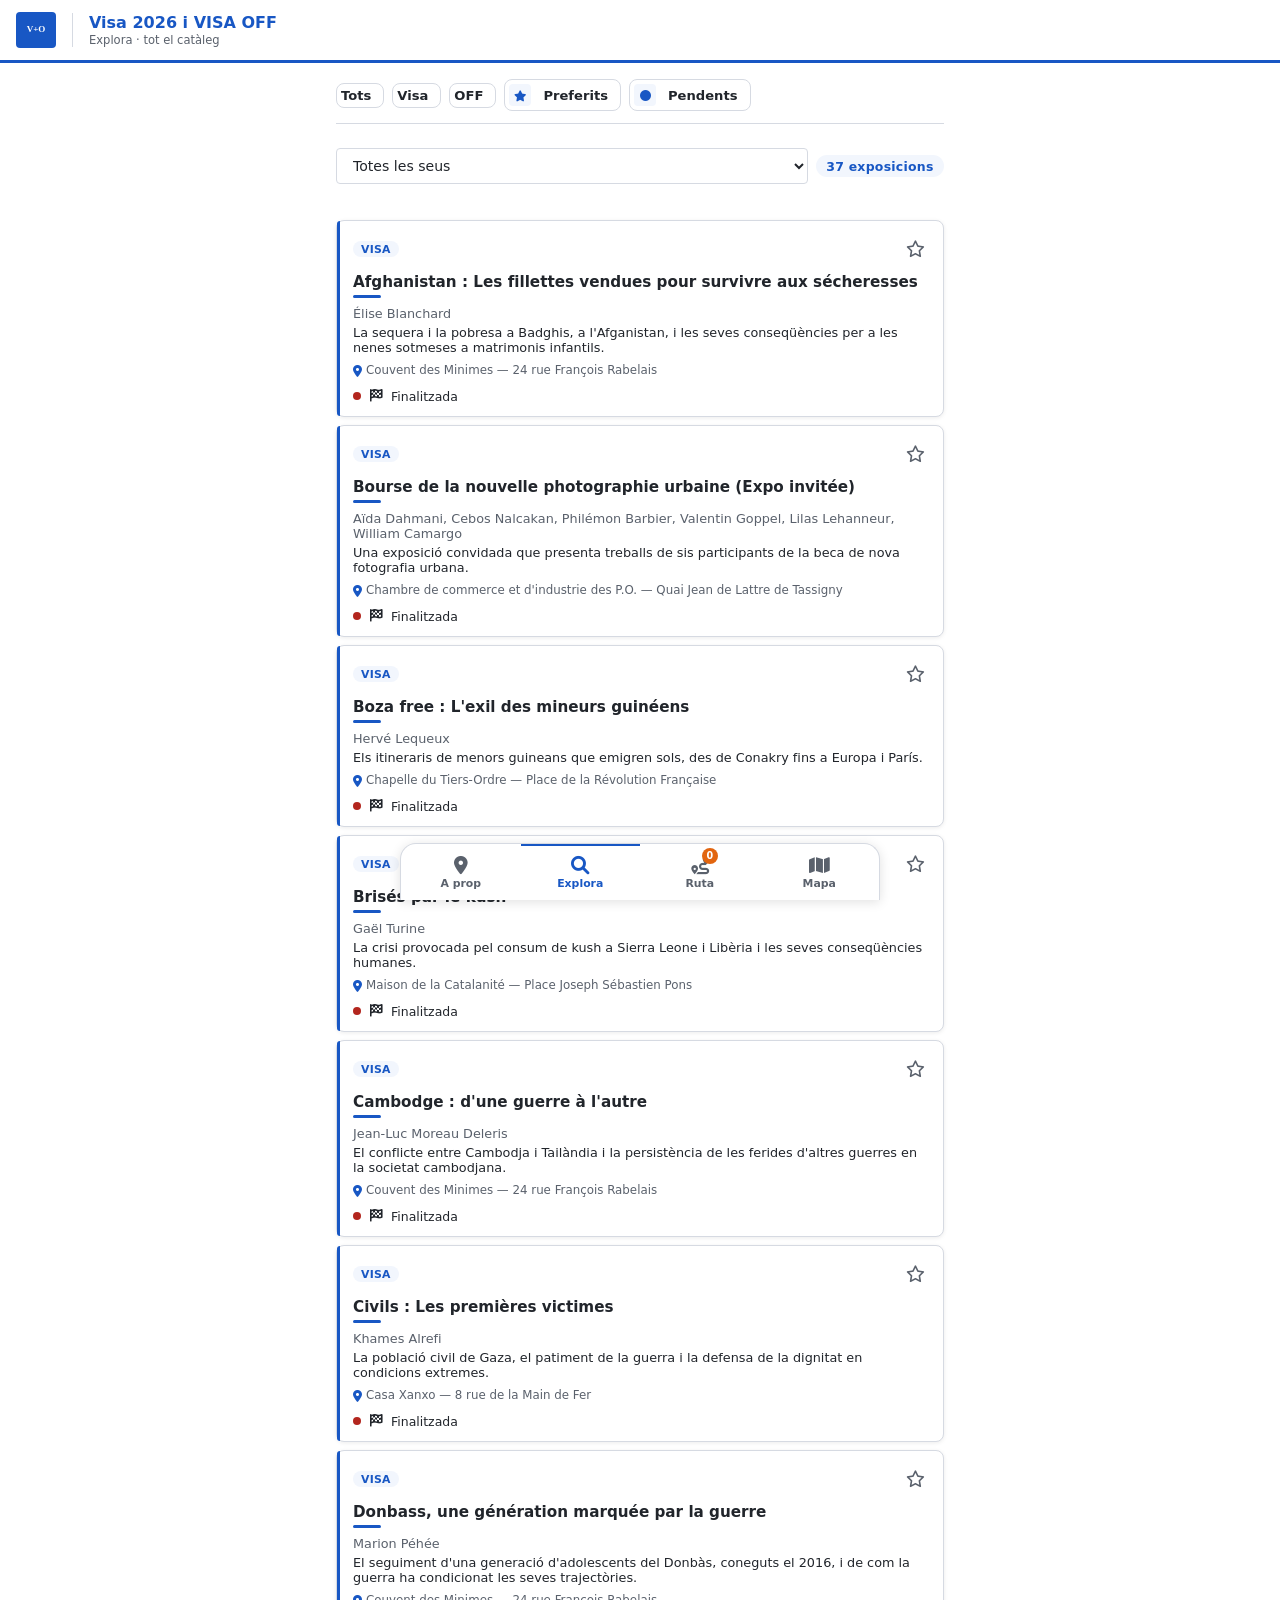
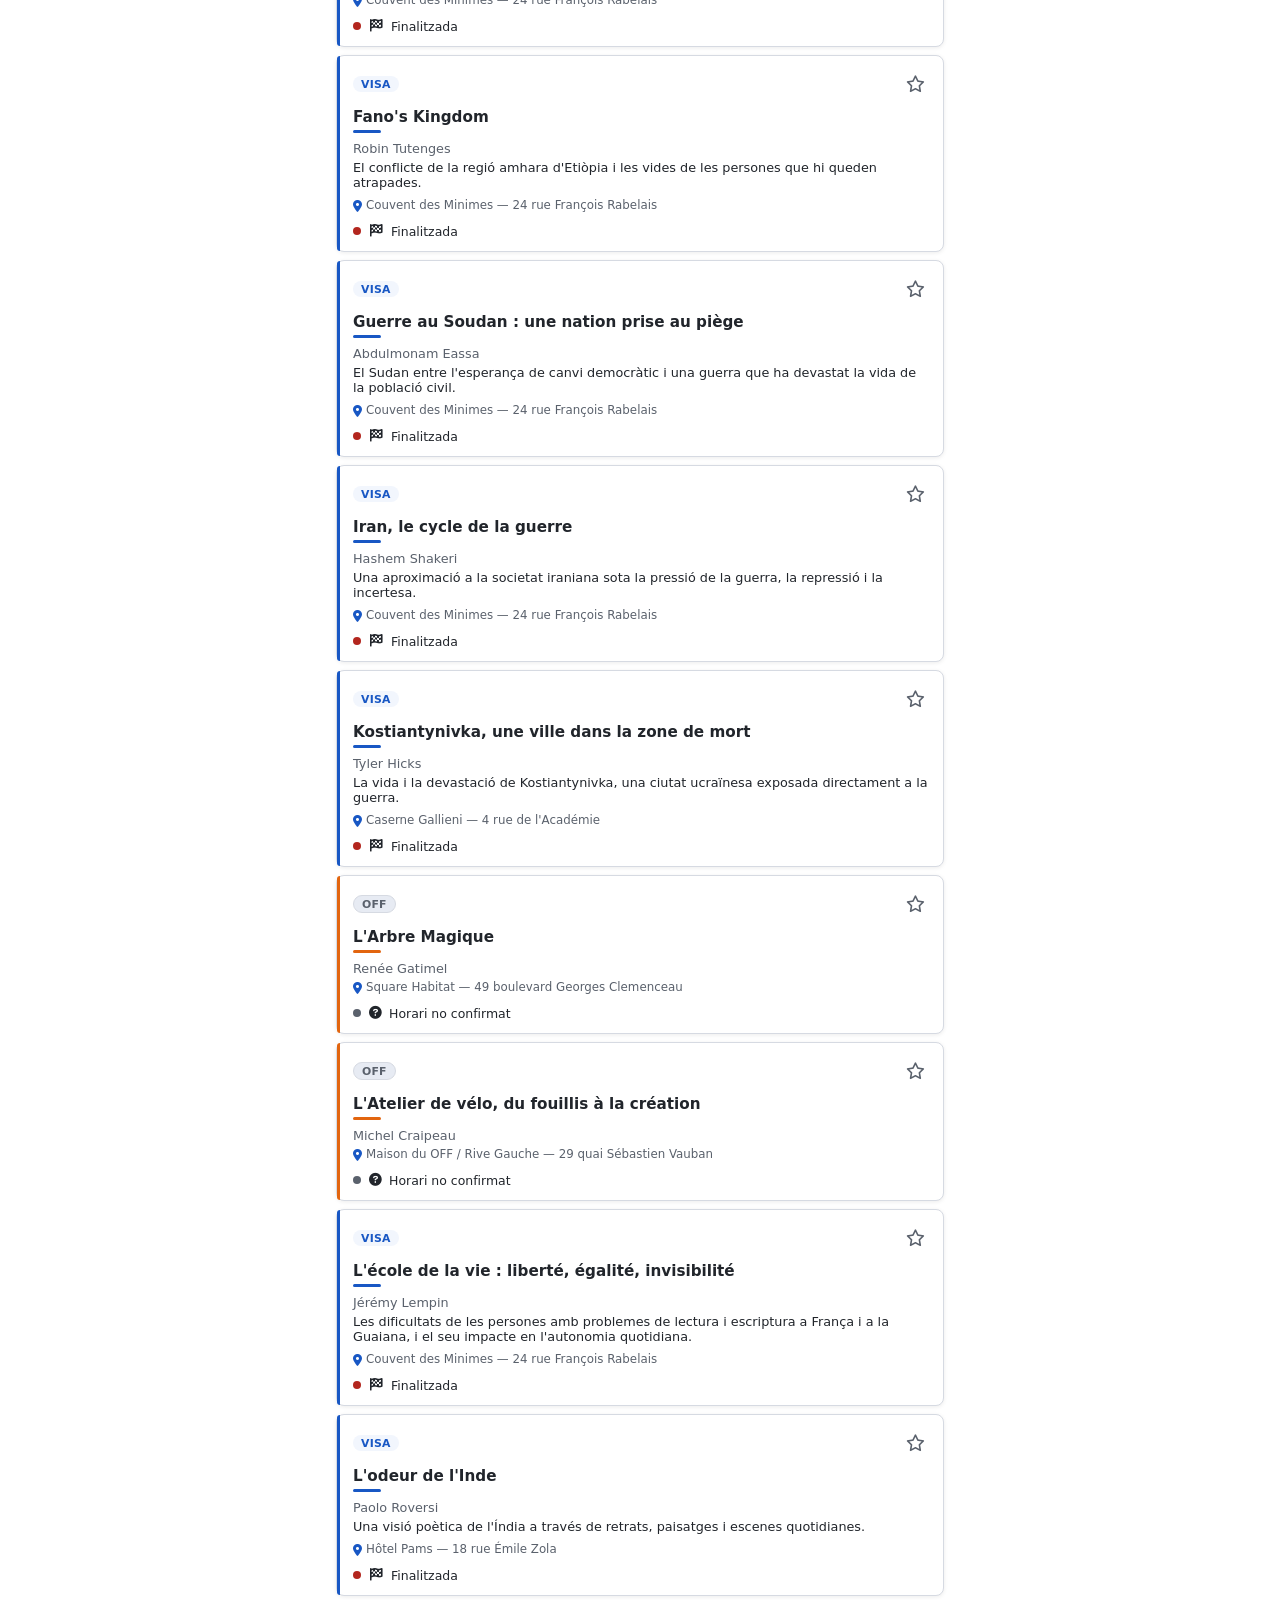
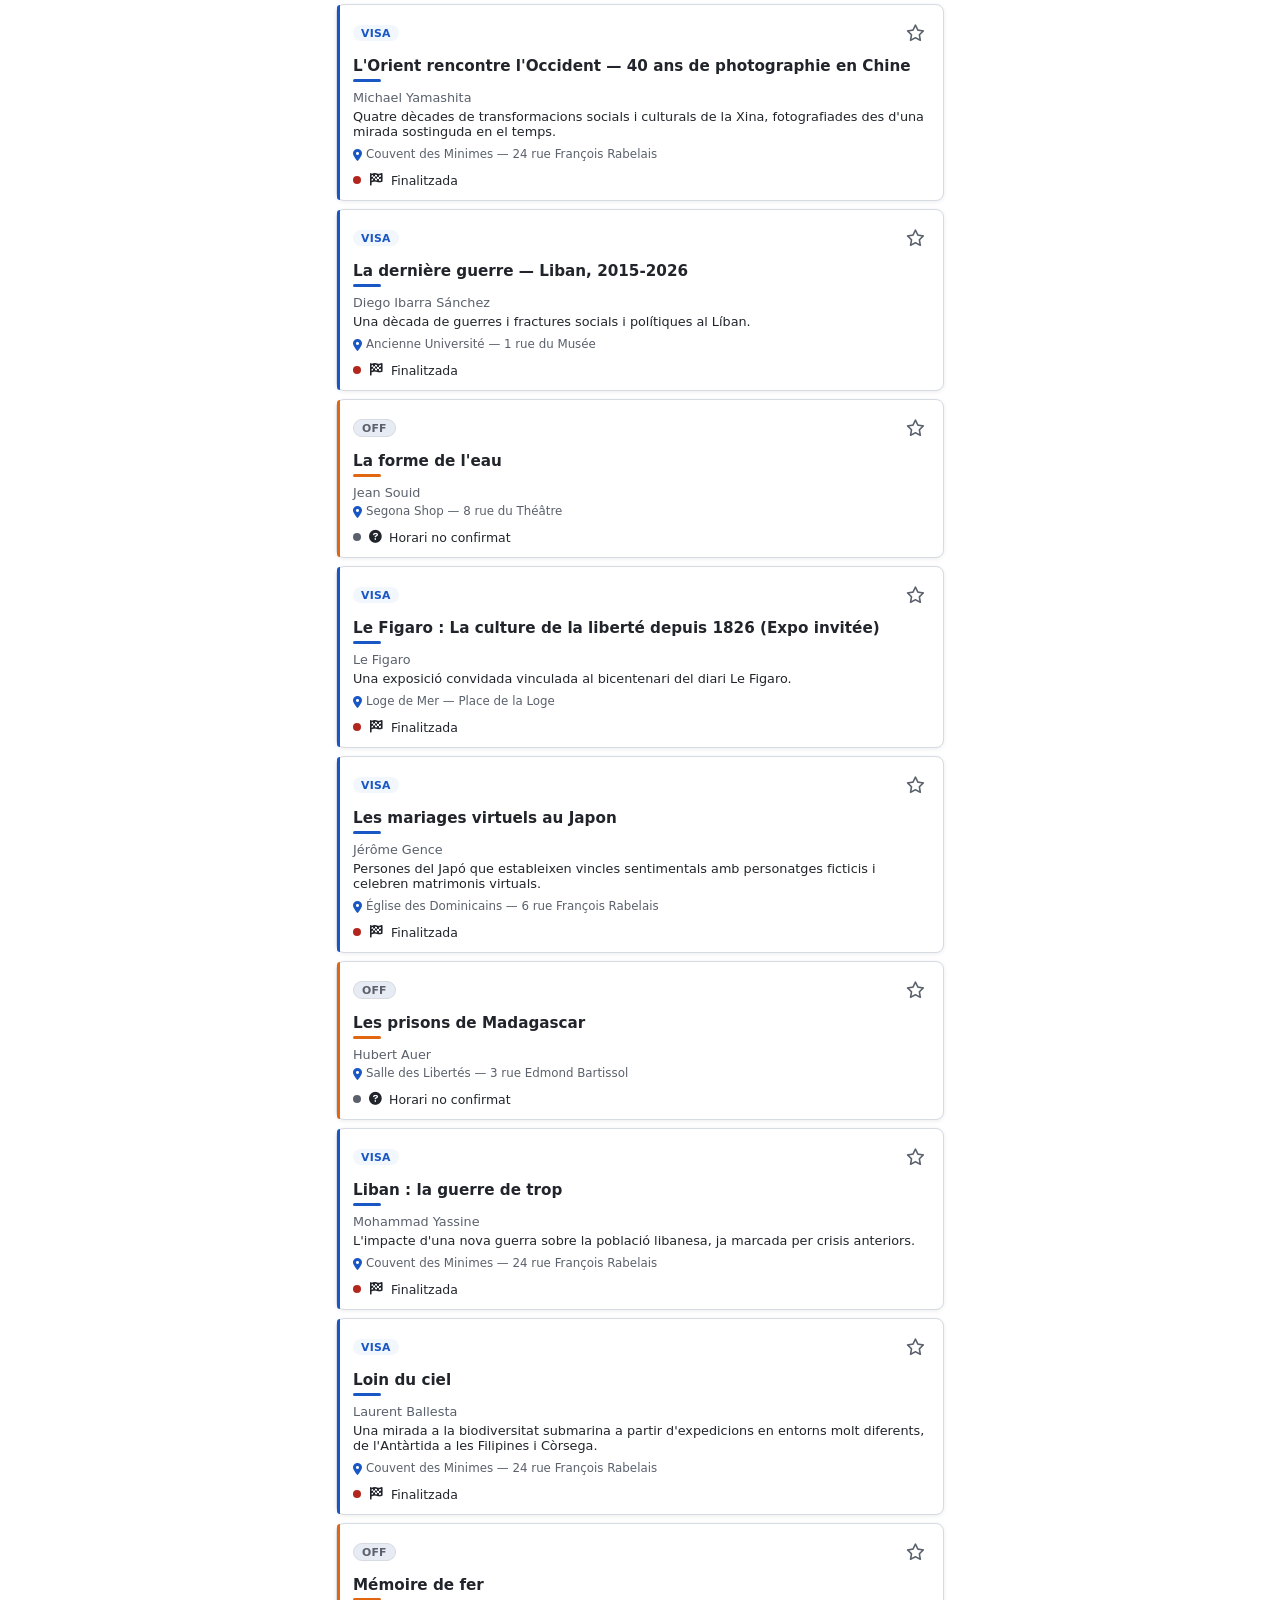
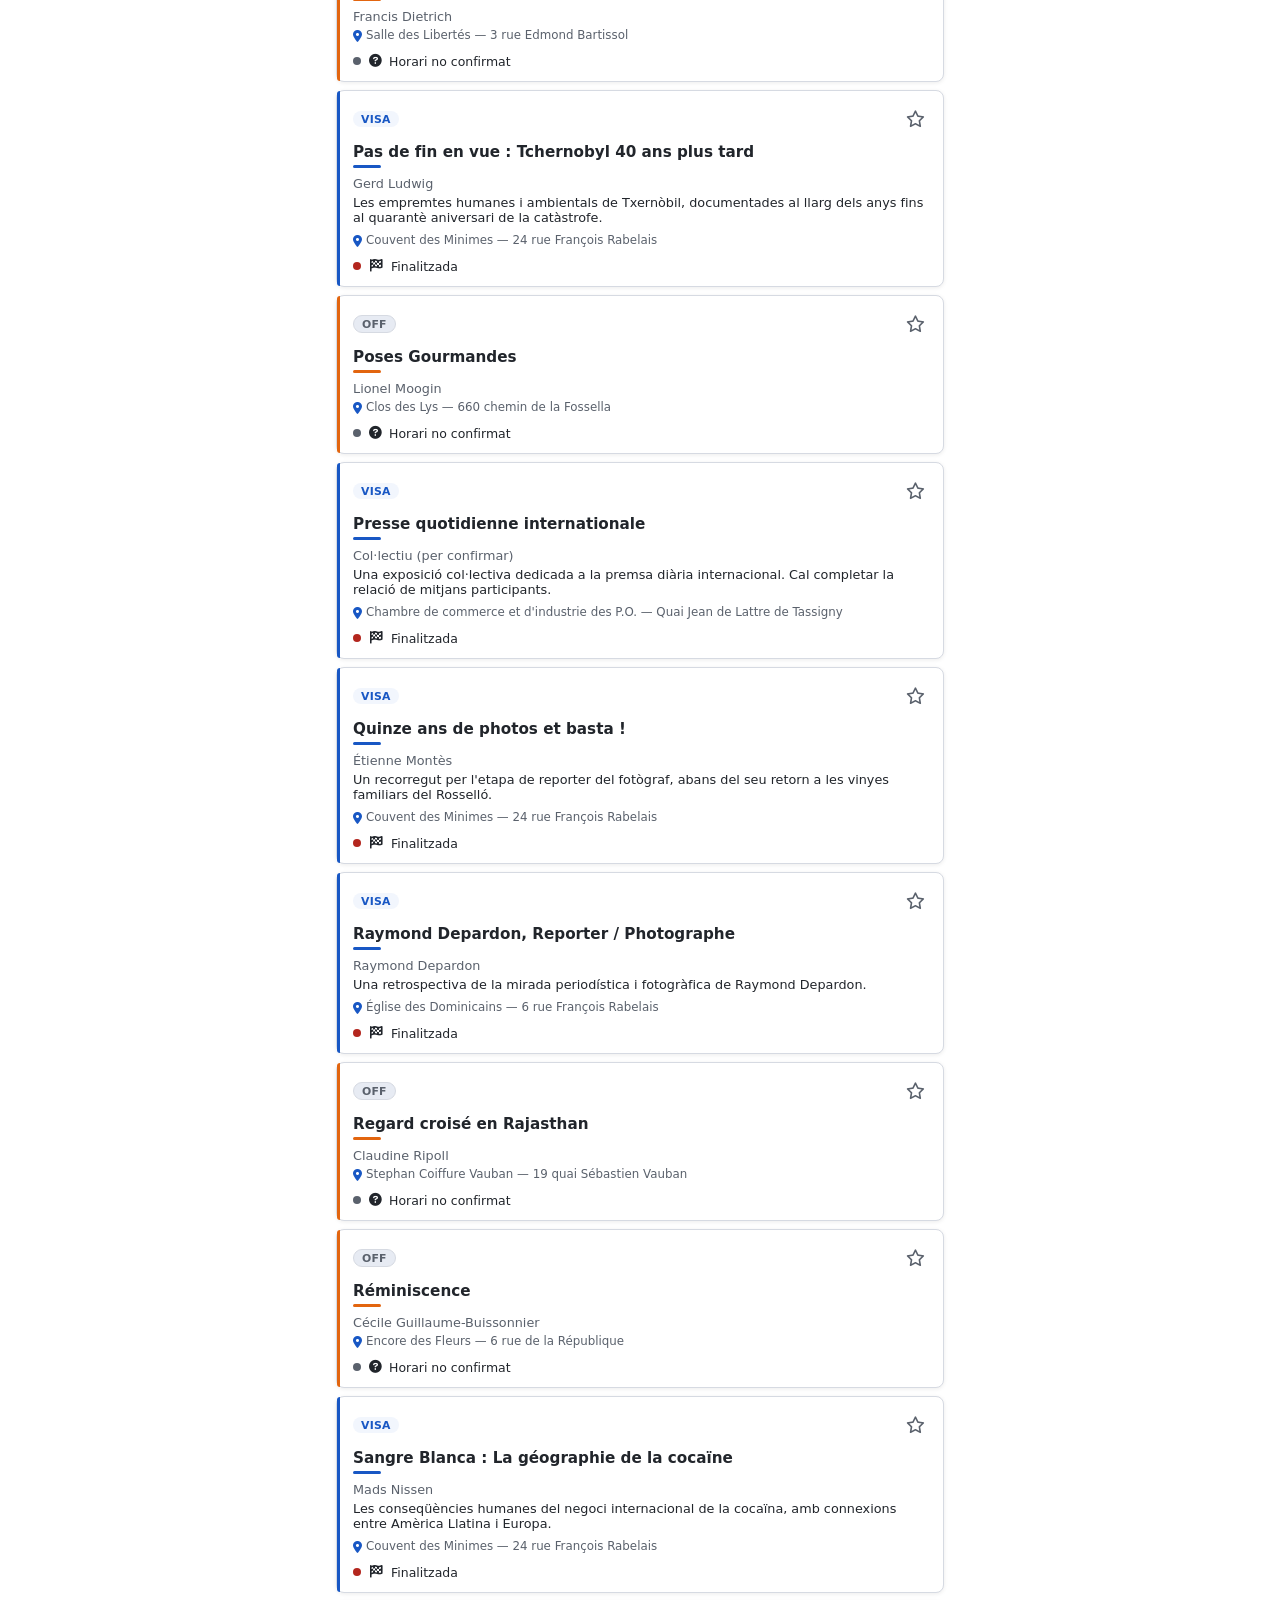
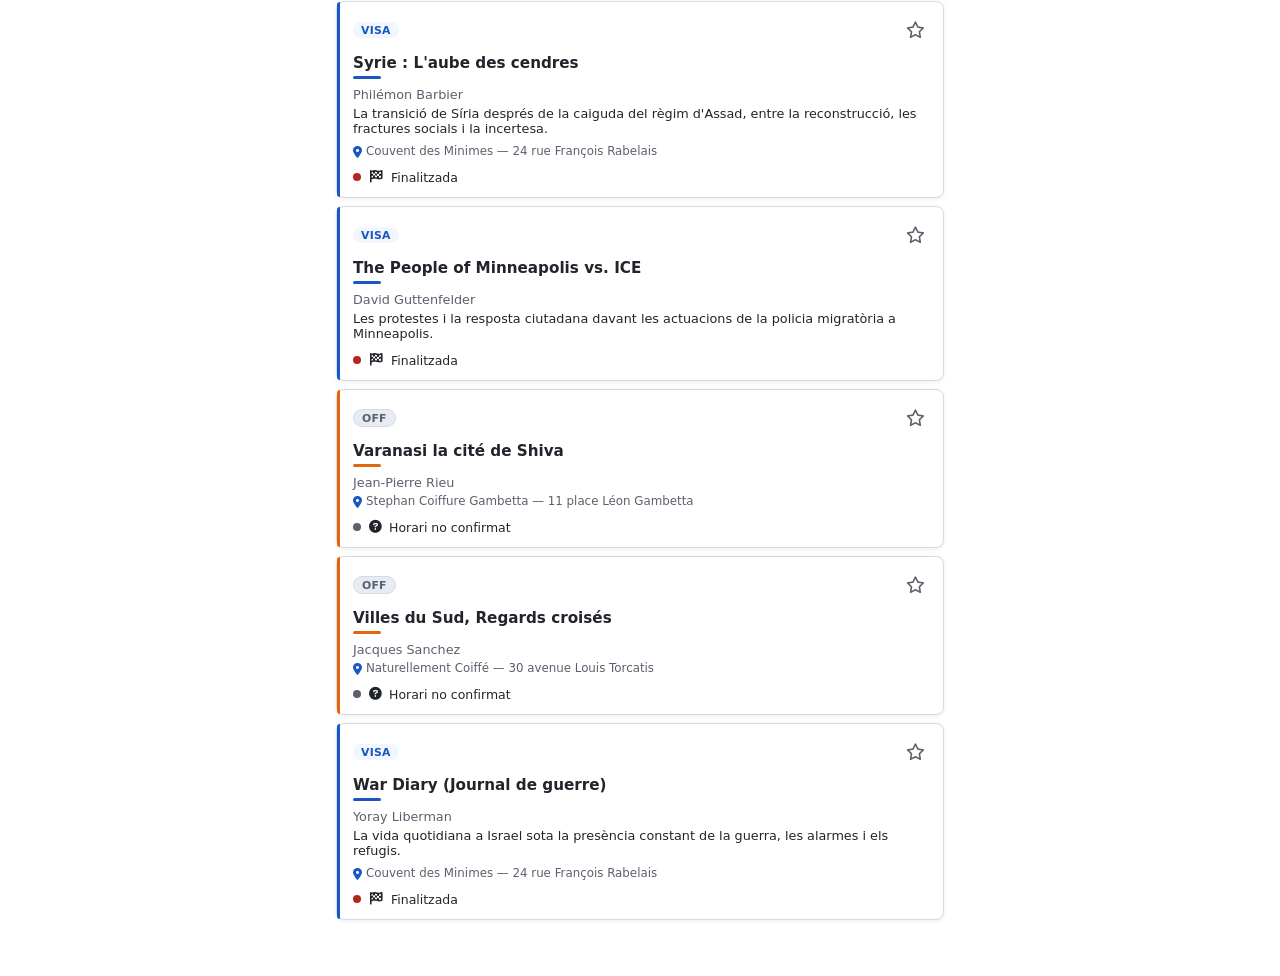
==== explora.html @ 982e5dd5 "Primera versió: Visa+OFF Perpinyà (guia mòbil, productionReady: false) Guia mòbil independent (no of" ====
<!doctype html>
<html lang="ca" data-ds-skin="neutra">
<head>
  <meta charset="utf-8">
  <meta name="viewport" content="width=device-width, initial-scale=1, viewport-fit=cover">
  <title>Explora · Visa+OFF Perpinyà</title>
  <meta name="description" content="Cerca i filtra totes les exposicions de Visa pour l'Image i l'OFF a Perpinyà.">
  <link rel="manifest" href="manifest.json">
  <meta name="theme-color" content="#1857c4">
  <link rel="icon" href="assets/icons/icon.svg" type="image/svg+xml">
  <link rel="stylesheet" href="assets/fontawesome/css/all.min.css">
  <link rel="stylesheet" href="assets/css/tokens.css">
  <link rel="stylesheet" href="assets/css/skins/skin-neutra.css">
  <link rel="stylesheet" href="assets/css/base.css">
  <link rel="stylesheet" href="assets/css/layout.css">
  <link rel="stylesheet" href="assets/css/components/card.css">
  <link rel="stylesheet" href="assets/css/components/badge.css">
  <link rel="stylesheet" href="assets/css/components/status.css">
  <link rel="stylesheet" href="assets/css/components/button.css">
  <link rel="stylesheet" href="assets/css/components/input.css">
  <link rel="stylesheet" href="assets/css/components/empty.css">
  <link rel="stylesheet" href="assets/css/components/modal.css">
  <link rel="stylesheet" href="assets/css/components/tabbar.css">
  <link rel="stylesheet" href="assets/css/components/typography.css">
  <link rel="stylesheet" href="assets/css/app.css">
  <script src="assets/css/router.js"></script>
  <script src="assets/css/components/modal.js"></script>
  <script src="assets/css/components/tabbar.js"></script>
  <script src="js/config.js"></script>
</head>
<body>
  <a class="ds-skip-link" href="#main-content">Salta al contingut principal</a>

  <header class="voff-header-wrap">
    <div class="ds-site-header">
      <div class="ds-site-header__logo-wrap">
        <img class="ds-site-header__logo" src="assets/icons/icon.svg" alt="" aria-hidden="true">
      </div>
      <div class="ds-site-header__text">
        <p class="ds-site-header__title">Visa 2026 i VISA OFF</p>
        <p class="ds-site-header__subtitle">Explora &middot; tot el catàleg</p>
      </div>
    </div>
  </header>

  <main id="main-content" class="ds-main" tabindex="-1">
    <div class="voff-filters" role="group" aria-label="Filtres" style="padding:0 0 var(--ds-space-3);">
      <button class="ds-button ds-button--sm" data-circuit-filter="tots" type="button">Tots</button>
      <button class="ds-button ds-button--sm ds-button--ghost" data-circuit-filter="VISA" type="button">Visa</button>
      <button class="ds-button ds-button--sm ds-button--ghost" data-circuit-filter="OFF" type="button">OFF</button>
      <button class="ds-button ds-button--sm ds-button--ghost" id="btn-filter-preferits" type="button">
        <i class="fa-solid fa-star" aria-hidden="true"></i> Preferits
      </button>
      <button class="ds-button ds-button--sm ds-button--ghost" id="btn-filter-pendents" type="button">
        <i class="fa-solid fa-circle" aria-hidden="true"></i> Pendents
      </button>
    </div>

    <div class="voff-explora-toolbar">
      <div class="voff-explora-toolbar__venue">
        <label class="voff-sr-only" for="voff-filter-venue">Filtra per seu</label>
        <select class="ds-input" id="voff-filter-venue">
          <option value="">Totes les seus</option>
        </select>
      </div>
      <span class="ds-badge ds-badge--primary voff-results-pill" id="voff-results-count">0</span>
    </div>

    <div id="voff-explora-list" aria-live="polite" style="display:flex; flex-direction:column; gap: var(--ds-space-2);"></div>
  </main>

  <nav class="ds-tabbar" aria-label="Navegació principal">
    <a class="ds-tabbar__item" data-tab="index" href="index.html"><i class="fa-solid fa-location-dot" aria-hidden="true"></i><span>A prop</span></a>
    <a class="ds-tabbar__item" data-tab="explora" href="explora.html"><i class="fa-solid fa-magnifying-glass" aria-hidden="true"></i><span>Explora</span></a>
    <a class="ds-tabbar__item" data-tab="ruta" href="ruta.html"><i class="fa-solid fa-route" aria-hidden="true"></i><span>Ruta<span class="ds-tabbar__badge" id="voff-route-badge" hidden>0</span></span></a>
    <a class="ds-tabbar__item" data-tab="mapa" href="mapa.html"><i class="fa-solid fa-map" aria-hidden="true"></i><span>Mapa</span></a>
  </nav>

  <dialog class="ds-modal ds-modal--fit" id="dlg-fitxa" aria-labelledby="dlg-fitxa-title">
    <div class="ds-modal__header">
      <p class="ds-modal__title" id="dlg-fitxa-title">Fitxa d'exposició</p>
      <button class="ds-icon-button" data-ds-modal-close aria-label="Tanca"><i class="fa-solid fa-xmark" aria-hidden="true"></i></button>
    </div>
    <div class="ds-modal__body" id="dlg-fitxa-body"></div>
  </dialog>

  <script src="js/explora.js"></script>
</body>
</html>
---- assets/css/tokens.css ----
/* ============================================================
   design-system / tokens.css
   Tokens estructurals compartits (espaiat, radi, ombra, tipografia
   de reserva, transició). NO conté color — el color el defineix
   cada skin (veure skins/), perquè és el que canvia d'identitat
   visual entre apps. Carregar SEMPRE abans d'una skin.
   ============================================================ */

:root {
  /* Escala d'espaiat — substitueix les mesures ad-hoc trobades a
     cada app (px/em barrejats a mapaActes, rem inconsistent a la
     resta). Un sol nom per pas, en rem. */
  --ds-space-1: 0.25rem;
  --ds-space-2: 0.5rem;
  --ds-space-3: 0.75rem;
  --ds-space-4: 1rem;
  --ds-space-5: 1.25rem;
  --ds-space-6: 1.5rem;
  --ds-space-8: 2rem;
  --ds-space-10: 2.5rem;
  --ds-space-12: 3rem;

  /* Escala de radi — basada en justificacioGeneralitat/www (la més
     completa trobada a l'inventari), amb --ds-radius-pill afegit
     per a badges en forma de píndola. */
  --ds-radius-sm: 4px;
  --ds-radius: 8px;
  --ds-radius-lg: 16px;
  --ds-radius-pill: 999px;

  /* Ombres */
  --ds-shadow-sm: 0 1px 4px rgba(0, 0, 0, 0.08);
  --ds-shadow: 0 2px 12px rgba(0, 0, 0, 0.12);
  --ds-shadow-lg: 0 8px 32px rgba(0, 0, 0, 0.16);

  /* Transicions */
  --ds-transition: 180ms ease;

  /* Duotone (Font Awesome Pro) — opacitat de la capa secundària. FA usa 0.4
     per defecte; 0.38 lliga una mica millor amb les capses d'icona. La skin
     fosca la puja (veure skins/skin-contrast.css). Única variable de runtime
     de FA que el design-system fixa; no afecta fa-solid/fa-regular. */
  --fa-secondary-opacity: 0.38;

  /* Tipografia — valor de reserva neutre; cada skin el pot
     sobreescriure (p. ex. skin-ajuntament usa 'Assistant'). */
  --ds-font: system-ui, -apple-system, BlinkMacSystemFont, 'Segoe UI', sans-serif;
  --ds-font-mono: ui-monospace, 'Cascadia Code', 'Consolas', 'SFMono-Regular', 'Menlo', monospace;

  /* Amplada màxima de contingut, per a l'esquelet de pàgina
     (layout.css) — mateix valor que fa servir s360_eix1_seu. */
  --ds-content-max-width: 860px;
}
---- assets/css/skins/skin-neutra.css ----
/* ============================================================
   design-system / skins / skin-neutra.css
   Skin per defecte per a eines personals (ControlDePresencia,
   _panell): blaus/grisos neutres, font de sistema, amb variant
   fosca (basat en el dark mode ja existent a _panell/style.css,
   l'única app amb aquesta implementació).

   Cada regla va sota :root[data-ds-skin="neutra"] perquè
   skin.js pugui alternar skins en calent sense recarregar la
   pàgina (només cal tenir totes les skins carregades i canviar
   l'atribut data-ds-skin de <html>).
   ============================================================ */

:root[data-ds-skin="neutra"] {
  --ds-font: system-ui, -apple-system, BlinkMacSystemFont, 'Segoe UI', sans-serif;

  --ds-color-bg: #eef0f4;
  --ds-color-surface: #ffffff;
  --ds-color-surface-alt: #e7ebf3;
  --ds-color-text: #21252b;
  --ds-color-muted: #5a616c;
  --ds-color-border: #d6dae2;

  --ds-color-primary: #1857c4;
  --ds-color-primary-dark: #0d2a5c;
  --ds-color-primary-light: #e3edfc;
  --ds-color-primary-xlight: #f2f6fd;
  --ds-color-ink-on-primary: #ffffff;

  --ds-color-accent: #e2650f;
  --ds-color-accent-bg: #fdeade;

  /* Verd triat perquè coincideix, de manera independent, amb
     _panell (--running) i amb justificacioGeneralitat/www
     (--c-success) — senyal fiable de "verd d'èxit" real. */
  --ds-color-success: #2e7d32;
  --ds-color-success-bg: #e8f5e9;

  --ds-color-warning: #b64f0a;
  --ds-color-warning-bg: #fdeade;

  /* ControlDePresencia feia servir el mateix to per warning i
     danger; aquí es diferencien amb un vermell real (com
     justificacioGeneralitat/www), disponible per si mai cal. */
  --ds-color-danger: #b3261e;
  --ds-color-danger-bg: #fbe9e7;

  --ds-focus-ring: 0 0 0 3px rgba(24, 87, 196, 0.35);
}

@media (prefers-color-scheme: dark) {
  :root[data-ds-skin="neutra"] {
    --ds-color-bg: #16181d;
    --ds-color-surface: #1f2228;
    --ds-color-surface-alt: #262a31;
    --ds-color-text: #eeeeee;
    --ds-color-muted: #999999;
    --ds-color-border: #333333;

    --ds-color-primary-light: #1c2c47;
    --ds-color-primary-xlight: #182335;

    --ds-color-success-bg: #16281a;
    --ds-color-warning-bg: #33220f;
    --ds-color-danger-bg: #331615;

    --ds-focus-ring: 0 0 0 3px rgba(93, 149, 231, 0.45);
  }
}
---- assets/css/base.css ----
/* ============================================================
   design-system / base.css
   Reset mínim + estils d'element natiu. Depèn de tokens.css i
   d'una skin ja carregada (usa variables --ds-color-*).
   ============================================================ */

* {
  box-sizing: border-box;
}

html {
  background: var(--ds-color-bg);
}

body {
  margin: 0;
  font-family: var(--ds-font);
  color: var(--ds-color-text);
  background: var(--ds-color-bg);
  min-height: 100vh;
  display: flex;
  flex-direction: column;
}

a {
  color: inherit;
}

/* Codi. `pre` i `code` en monoespai; un `<code>` inline «pelat» (fora
   d'un `<pre>`) ja queda com una etiqueta amb fons subtil — mateix
   aspecte que .ds-code (components/typography.css). Els blocs multilínia
   fan servir .ds-code-block (components/code.css). */
code,
kbd,
samp,
pre {
  font-family: var(--ds-font-mono);
}

:not(pre) > code {
  font-size: 0.86em;
  padding: 0.12em 0.4em;
  border-radius: var(--ds-radius-sm);
  /* Relatiu al color del text del context: chip gris sobre fons clar,
     chip translúcid clar sobre fons de color (peu, .ds-panel--solid…). */
  background: color-mix(in srgb, currentColor 8%, transparent);
  border: 1px solid color-mix(in srgb, currentColor 18%, transparent);
}

button,
select,
input,
textarea {
  font: inherit;
}

button,
select,
input {
  border-radius: var(--ds-radius-sm);
}

button:focus-visible,
select:focus-visible,
input:focus-visible,
a:focus-visible,
summary:focus-visible {
  outline: none;
  box-shadow: var(--ds-focus-ring);
}

/* Enllaç "Salta al contingut" — patró ja present a
   ControlDePresencia (main.css), generalitzat aquí. */
.ds-skip-link {
  position: absolute;
  left: -9999px;
  top: var(--ds-space-4);
  z-index: 1000;
  background: var(--ds-color-primary);
  color: var(--ds-color-ink-on-primary);
  padding: var(--ds-space-3) var(--ds-space-4);
  border-radius: var(--ds-radius-sm);
}

.ds-skip-link:focus {
  left: var(--ds-space-4);
}
---- assets/css/layout.css ----
/* ============================================================
   design-system / layout.css
   Esquelet de pàgina — modelat sobre s360_eix1_seu/index.html
   (secció 9.1 de l'anàlisi): barra utilitària, capçalera amb
   logotip, breadcrumb, títol de pàgina, contenidor principal i
   peu. No conté components solts (targetes, botons...) — això
   viu a components/.
   ============================================================ */

/* ── Barra utilitària superior ─────────────────────────────── */
.ds-topbar {
  background: var(--ds-color-primary-light);
  font-size: 0.82rem;
  padding: var(--ds-space-2) var(--ds-space-6);
  display: flex;
  justify-content: flex-end;
  gap: var(--ds-space-6);
}

.ds-topbar a {
  color: var(--ds-color-primary-dark);
  text-decoration: none;
  font-weight: 600;
}

.ds-topbar a:hover {
  text-decoration: underline;
}

/* Contingut estàndard de la topbar, farcit per `topbar.js` (selector
   de skin + avatar + botó de sortir). Marcatge: un únic
   <div class="ds-topbar" data-ds-topbar ...></div>. */
.ds-topbar__skin-switcher {
  display: inline-flex;
  gap: var(--ds-space-2);
}

.ds-topbar__skin-btn {
  background: transparent;
  border: 1px solid transparent;
  color: var(--ds-color-primary-dark);
  font: inherit;
  font-weight: 600;
  font-size: 0.82rem;
  padding: var(--ds-space-1) var(--ds-space-2);
  border-radius: var(--ds-radius-sm);
  cursor: pointer;
}

.ds-topbar__skin-btn:hover {
  text-decoration: underline;
}

.ds-topbar__skin-btn.is-active {
  background: var(--ds-color-primary);
  color: var(--ds-color-ink-on-primary);
  text-decoration: none;
}

.ds-topbar__user {
  display: inline-flex;
  align-items: center;
  gap: var(--ds-space-2);
}

/* Botó de sortir: més petit que .ds-icon-button per defecte, perquè
   faci joc amb l'avatar --sm (28px) del seu costat. */
.ds-topbar__logout {
  width: 28px;
  height: 28px;
  font-size: 0.75rem;
}

/* ── Capçalera del lloc ────────────────────────────────────── */
.ds-site-header {
  background: var(--ds-color-surface);
  border-bottom: 3px solid var(--ds-color-primary);
  padding: var(--ds-space-4) var(--ds-space-6);
  display: flex;
  align-items: center;
  gap: var(--ds-space-4);
}

.ds-site-header__logo-wrap {
  display: inline-flex;
  align-items: center;
  justify-content: center;
  background: var(--ds-color-primary);
  border-radius: var(--ds-radius-sm);
  padding: var(--ds-space-2) var(--ds-space-3);
  min-width: 50px;
  min-height: 42px;
  flex-shrink: 0;
}

.ds-site-header__logo {
  height: 26px;
  width: auto;
  display: block;
}

.ds-site-header__text {
  border-left: 1px solid var(--ds-color-border);
  padding-left: var(--ds-space-4);
}

.ds-site-header__title {
  margin: 0;
  font-size: 1rem;
  font-weight: 700;
  color: var(--ds-color-primary);
  line-height: 1.2;
}

.ds-site-header__subtitle {
  margin: 0;
  font-size: 0.8rem;
  color: var(--ds-color-muted);
  font-weight: 300;
}

/* ── Breadcrumb ────────────────────────────────────────────── */
.ds-breadcrumb {
  background: var(--ds-color-surface);
  padding: var(--ds-space-2) var(--ds-space-6);
  font-size: 0.8rem;
  color: var(--ds-color-muted);
  border-bottom: 1px solid var(--ds-color-border);
}

.ds-breadcrumb a {
  color: var(--ds-color-primary);
  text-decoration: none;
}

.ds-breadcrumb a:hover {
  text-decoration: underline;
}

.ds-breadcrumb__sep {
  margin: 0 var(--ds-space-2);
}

/* ── Contenidor principal ──────────────────────────────────── */
.ds-main {
  flex: 1;
  max-width: var(--ds-content-max-width);
  width: 100%;
  margin: var(--ds-space-8) auto;
  padding: 0 var(--ds-space-4);
  display: flex;
  flex-direction: column;
  gap: var(--ds-space-6);
}

/* Variant d'amplada completa: el contingut ocupa tot l'ample del
   viewport amb marges laterals fixos, en lloc de quedar centrat en una
   columna de --ds-content-max-width. Per a pàgines amb taules amples,
   editors costat a costat, dashboards, etc. (patró usat abans per
   estilguia amb un override cru; ara és aquest modificador). */
.ds-main--wide {
  max-width: none;
  margin-top: var(--ds-space-3);
  margin-bottom: var(--ds-space-8);
  padding-left: var(--ds-space-12);
  padding-right: var(--ds-space-12);
}

/* Si una pàgina --wide porta barra lateral (.ds-layout), la barra queda
   gairebé enganxada a la vora esquerra del viewport. */
.ds-main--wide:has(> .ds-layout) {
  padding-left: var(--ds-space-2);
}

@media (max-width: 720px) {
  .ds-main--wide {
    padding-left: var(--ds-space-4);
    padding-right: var(--ds-space-4);
  }
}

/* Shell pla «a sang» — shell PER DEFECTE de les apps d'eina / dashboard / editor (README §
   "Shell pla per a apps d'eina"): el contingut omple tot l'ample sota el chrome, sense marge ni
   padding, sense targetes; les zones (barres laterals + àrea central) s'enganxen entre elles i
   al menú de dalt, separades només per un traç vertical fi que va SEMPRE de dalt (chrome) fins a
   baix. El .ds-main centrat (o --wide) queda per a pàgines de lectura / formularis / graella de
   targetes.

   DUES MODALITATS, segons si la pàgina porta <footer class="ds-footer"> a continuació:
   · SENSE peu (app d'eina "pura", p. ex. un editor): el <body> es fixa a l'alçada del viewport
     i cada zona fa scroll INTERN — el traç no s'escurça mai perquè el shell no s'allarga.
   · AMB peu: scroll de pàgina normal, el peu queda a sota; el `flex: 1` de .ds-main--flush +
     .ds-zones estira les columnes de sota el chrome fins al peu encara que el contingut sigui
     curt (les barres laterals van «a sang» amb el chrome i el peu). El traç arriba igualment
     de dalt a baix perquè les columnes estan estirades (align-items: stretch).

   Selector `.ds-main.ds-main--flush` (doble classe, a diferència de `.ds-main--wide`) a
   propòsit: hi ha apps que sobreescriuen `.ds-main` sencer al seu `app.css` (p. ex. `estilguia`),
   i un modificador d'una sola classe hi perdria per ordre de font. */
.ds-main.ds-main--flush {
  max-width: none;
  margin: 0;
  padding: 0;
  gap: 0;
  background: var(--ds-color-surface);
  /* `flex: 1` (heretat de .ds-main): quan el contingut és curt, el <main> omple tot l'espai de
     sota el chrome fins al peu — les barres laterals van «a sang» amb el chrome i el peu. Quan
     el contingut és llarg, creix i el peu baixa. */
}

/* Graella de zones dins .ds-main--flush. Per defecte, tantes columnes iguals com zones; una app
   fixa amplades pròpies posant `--ds-zones-columns` (inline o en una classe pròpia), p. ex.
   `--ds-zones-columns: 320px minmax(0, 1fr) 320px` per a dos rails laterals fixos.
   `align-items: stretch` estira totes les columnes a la mateixa alçada → el traç separador
   arriba SEMPRE de dalt (chrome) fins a baix (peu). */
.ds-zones {
  display: grid;
  flex: 1;
  gap: 0;
  align-items: stretch;
  grid-auto-flow: column;
  grid-auto-columns: minmax(0, 1fr);
  grid-template-columns: var(--ds-zones-columns, none);
}

/* Cada columna del shell pla. El traç separador va SOBRE .ds-zone (el contenidor de la columna),
   mai sobre un bloc intern — així la línia és contínua encara que la zona apili sub-seccions
   (p. ex. una barra d'eines sobre un canvas). Cap fons ni vora de targeta. */
.ds-zone {
  min-width: 0;
  padding: var(--ds-space-6);
}

/* Zona de contingut amb ritme vertical automàtic entre els seus blocs
   directes (títol, paràgrafs, seccions, graelles…) — perquè una pàgina
   de lectura dins el shell pla no quedi enganxada sense haver
   d'embolcallar-ho tot en .stack. Opt-in perquè les zones que
   gestionen el propi layout (flex/grid amb gap, com les barres d'eines
   d'un editor) no s'hi vegin afectades. */
.ds-zone--flow > * + * {
  margin-top: var(--ds-space-5);
}

.ds-zone--flow > :is(h1, h2, h3, .ds-heading, .ds-page-title) + * {
  margin-top: var(--ds-space-3);
}

/* Zona que conté una llista de navegació «a sang» (.ds-toc / .ds-sidebar__list): sense padding,
   així les vores i el hover de cada fila arriben d'extrem a extrem de la columna. Els blocs que
   no són llista (un títol, un peu) es paddegen ells mateixos. */
.ds-zone--nav {
  padding: 0;
}

.ds-zone + .ds-zone {
  border-left: 1px solid var(--ds-color-border);
}

/* ── Zones redimensionables (opt-in: zones-resize.js) ──────────
   Amb data-ds-zones-resizable, `zones-resize.js` insereix un tirador
   .ds-zones__resize-handle sobre cada traç que separa una columna px
   d'una de flexible. El traç el dibuixa el ::before del tirador (no
   el border de .ds-zone, que s'amaga) perquè s'il·lumini en fer
   hover / arrossegar. */
.ds-zones[data-ds-zones-resizable] {
  position: relative;
}

.ds-zones[data-ds-zones-resizable] > .ds-zone + .ds-zone {
  border-left-color: transparent;
}

.ds-zones__resize-handle {
  position: absolute;
  top: 0;
  bottom: 0;
  width: 11px;
  margin-left: -5px;
  padding: 0;
  border: 0;
  background: transparent;
  cursor: col-resize;
  z-index: 5;
  touch-action: none;
}

.ds-zones__resize-handle::before {
  content: '';
  position: absolute;
  top: 0;
  bottom: 0;
  left: 5px;
  width: 1px;
  background: var(--ds-color-border);
  transition: background var(--ds-transition), width var(--ds-transition), left var(--ds-transition);
}

.ds-zones__resize-handle:hover::before,
.ds-zones__resize-handle:focus-visible::before,
.ds-zones__resize-handle.is-dragging::before {
  background: var(--ds-color-primary);
  width: 3px;
  left: 4px;
}

.ds-zones__resize-handle:focus-visible {
  outline: none;
}

/* Botó rodó per plegar / desplegar el primer rail. Se situa sobre el
   traç, a prop de dalt; quan el rail està plegat, es queda enganxat a
   la vora esquerra. */
.ds-zones__toggle {
  position: absolute;
  top: var(--ds-space-4);
  transform: translateX(-50%);
  z-index: 6;
  width: 24px;
  height: 24px;
  display: inline-flex;
  align-items: center;
  justify-content: center;
  padding: 0;
  border: 1px solid var(--ds-color-border);
  border-radius: 50%;
  background: var(--ds-color-surface);
  color: var(--ds-color-muted);
  font-size: 10px;
  cursor: pointer;
  transition: color var(--ds-transition), border-color var(--ds-transition), left var(--ds-transition);
}

.ds-zones__toggle:hover,
.ds-zones__toggle:focus-visible {
  color: var(--ds-color-primary);
  border-color: var(--ds-color-primary);
  outline: none;
}

.ds-zone.is-collapsed {
  padding: 0;
  overflow: hidden;
}

/* Amb un rail plegat, el traç torna a ser visible entre la vora i el
   contingut (ja no hi ha tirador que el dibuixi), i la zona de
   contingut es desplaça cap a dins perquè el botó rodó (enganxat a la
   vora) no li trepitgi el títol. Primer rail plegat → la zona SEGÜENT;
   rail dret plegat → la zona ANTERIOR (`:has(+ .is-collapsed)`). */
.ds-zones[data-ds-zones-resizable] > .ds-zone.is-collapsed + .ds-zone {
  border-left-color: var(--ds-color-border);
  padding-left: var(--ds-space-10);
}
.ds-zones[data-ds-zones-resizable] > .ds-zone:has(+ .ds-zone.is-collapsed) {
  padding-right: var(--ds-space-10);
}

@media (max-width: 960px) {
  .ds-zones__resize-handle,
  .ds-zones__toggle {
    display: none;
  }

  /* Sota 960px les zones s'apilen: el "plegat" no té sentit, es mostra. */
  .ds-zone.is-collapsed {
    padding: var(--ds-space-6);
    overflow: visible;
  }

  .ds-zones[data-ds-zones-resizable] > .ds-zone.is-collapsed + .ds-zone {
    padding-left: var(--ds-space-6);
  }
}

/* Shell pla SENSE <footer class="ds-footer"> (app d'eina "pura", p. ex. un editor a pantalla
   completa): el <body> es fixa a l'alçada del viewport i cada zona fa scroll INTERN, en lloc que
   una zona alta allargui la pàgina. Amb peu (cas per defecte de les plantilles) aquest bloc no
   s'aplica: la pàgina fa scroll normal i el peu queda a sota. Requereix que .ds-main--flush sigui
   fill directe del <body>. Mateix ús de :has() que .ds-main--wide:has(> .ds-layout). */
body:has(> .ds-main.ds-main--flush):not(:has(> .ds-footer)) {
  height: 100vh;
  overflow: hidden;
}

body:has(> .ds-main.ds-main--flush):not(:has(> .ds-footer)) > .ds-main.ds-main--flush,
body:has(> .ds-main.ds-main--flush):not(:has(> .ds-footer)) .ds-zones {
  min-height: 0;
}

/* Sense peu, la fila del grid de zones ha de ser EXACTAMENT l'alçada del contenidor (no `auto`,
   que creixeria amb el contingut de la columna més alta i deixaria les zones sense alçada
   acotada). Així `.ds-zone { overflow-y: auto }` — i qualsevol cadena flex interna d'una zona
   (p. ex. un `.ds-accordion` amb una secció que ha d'omplir i fer scroll) — funciona. */
body:has(> .ds-main.ds-main--flush):not(:has(> .ds-footer)) .ds-zones {
  grid-auto-rows: minmax(0, 1fr);
}

body:has(> .ds-main.ds-main--flush):not(:has(> .ds-footer)) .ds-zone {
  min-height: 0;
  overflow-y: auto;
}

@media (max-width: 960px) {
  body:has(> .ds-main.ds-main--flush):not(:has(> .ds-footer)) {
    height: auto;
    overflow: visible;
  }

  body:has(> .ds-main.ds-main--flush):not(:has(> .ds-footer)) .ds-zone {
    overflow-y: visible;
  }

  .ds-zones {
    grid-auto-flow: row;
    grid-template-columns: 1fr;
    /* Files a l'alçada del seu contingut, no estirades per omplir el shell
       (evita espai buit sota una zona curta quan s'apilen). */
    align-content: start;
  }

  .ds-zone + .ds-zone {
    border-left: none;
    border-top: 1px solid var(--ds-color-border);
  }
}

/* ── Títol de pàgina ───────────────────────────────────────── */
.ds-page-title {
  margin: 0;
  font-size: 1.35rem;
  font-weight: 700;
  color: var(--ds-color-primary);
  padding-bottom: var(--ds-space-2);
  border-bottom: 2px solid var(--ds-color-primary-light);
}

/* Variant "hero": el títol d'una capçalera centrada i destacada
   (p. ex. la primera pantalla d'una home-page), sense la vora
   inferior de separació (ja no hi ha contingut de pàgina a sota
   immediatament) i una mica més gran. Combina amb
   .ds-page-subtitle--hero. */
.ds-page-title--hero {
  font-size: 2.1rem;
  border-bottom: none;
  margin-top: var(--ds-space-3);
}

.ds-page-subtitle--hero {
  font-size: 1rem;
}

.ds-page-subtitle {
  margin: var(--ds-space-1) 0 0;
  font-size: 0.9rem;
  color: var(--ds-color-muted);
  font-weight: 300;
}

/* El subtítol forma part del bloc del títol: separació fixa de
   var(--ds-space-2) sigui quin sigui el context (dins .ds-main centrat,
   dins una .ds-zone del shell pla, dins una .ds-card…). */
.ds-page-title + .ds-page-subtitle {
  margin-top: var(--ds-space-2);
}

/* Dins de .ds-main (flex amb gap: var(--ds-space-6)) cal cancel·lar
   aquest gap perquè el resultat sigui el mateix var(--ds-space-2). */
.ds-main > .ds-page-title + .ds-page-subtitle {
  margin-top: calc(var(--ds-space-2) - var(--ds-space-6));
}

/* ── Peu institucional ─────────────────────────────────────── */
.ds-footer {
  background: var(--ds-color-primary);
  color: rgba(255, 255, 255, 0.85);
  padding: var(--ds-space-5) var(--ds-space-6);
  font-size: 0.78rem;
  font-weight: 300;
  text-align: center;
}

.ds-footer a {
  color: rgba(255, 255, 255, 0.9);
}

.ds-footer strong {
  color: #ffffff;
  font-weight: 700;
}

/* ── Transicions de navegació ────────────────────────────────
   `router.js` (opcional) canvia de pàgina sense recàrrega dins
   document.startViewTransition(); quan cau a la navegació completa
   (pla B, o sense router.js), aquesta regla fa el mateix crossfade
   entre documents (View Transitions MPA). El chrome porta
   view-transition-name propi perquè es mantingui fix (no fa fade); només
   #main-content fa la transició. Els navegadors sense View Transitions
   ignoren tot això i fan navegació normal. */
@view-transition {
  navigation: auto;
}

.ds-topbar { view-transition-name: ds-vt-topbar; }
.ds-site-header { view-transition-name: ds-vt-site-header; }
.ds-nav { view-transition-name: ds-vt-nav; }
.ds-breadcrumb { view-transition-name: ds-vt-breadcrumb; }
.ds-footer { view-transition-name: ds-vt-footer; }
#main-content { view-transition-name: ds-vt-main; }

@media (prefers-reduced-motion: reduce) {
  ::view-transition-group(*),
  ::view-transition-old(*),
  ::view-transition-new(*) {
    animation-duration: 1ms !important;
  }
}

/* ── Layout amb barra(es) lateral(s) — opcional ───────────────
   NO forma part de l'esquelet obligatori de pàgina: és un patró
   addicional que una pàgina activa només quan ho necessita (p. ex.
   un catàleg amb navegació i configuració persistents als costats
   del contingut principal). S'usa dins de .ds-main. */
.ds-layout {
  display: grid;
  grid-template-columns: minmax(200px, 260px) minmax(0, 1fr);
  gap: var(--ds-space-6);
  align-items: start;
}

.ds-layout--both-sides {
  grid-template-columns: minmax(200px, 260px) minmax(0, 1fr) minmax(180px, 220px);
}

/* Barra lateral a la dreta en lloc de l'esquerra — mateixes columnes
   que .ds-layout però invertides. No cal canviar l'ordre dels fills a
   l'HTML: `order` s'encarrega de la posició visual. */
.ds-layout--sidebar-right {
  grid-template-columns: minmax(0, 1fr) minmax(200px, 260px);
}

.ds-layout--sidebar-right > .ds-layout__aside {
  order: 2;
}

.ds-layout__aside {
  position: sticky;
  top: var(--ds-space-4);
  display: flex;
  flex-direction: column;
  gap: var(--ds-space-3);
}

@media (max-width: 860px) {
  .ds-layout,
  .ds-layout--both-sides {
    grid-template-columns: 1fr;
  }

  .ds-layout__aside {
    position: static;
  }
}

/* ── Menú de navegació principal — opcional ────────────────────
   Barra amb elements icona+text, típicament sota .ds-breadcrumb (o
   sota .ds-site-header si la pàgina no té breadcrumb). No forma part
   de l'esquelet obligatori. Funciona amb <a> o <button> indistintament
   — .ds-nav__link és una classe, no depèn de l'element. L'estat actiu
   és la classe .is-active (afegida per JS) o l'atribut nadiu
   [aria-current="page"] si l'app ja el fa servir per a un altre motiu. */
.ds-nav {
  display: flex;
  width: 100%;
  background: var(--ds-color-surface);
  border-bottom: 1px solid var(--ds-color-border);
}

.ds-nav__link {
  display: inline-flex;
  align-items: center;
  gap: var(--ds-space-2);
  padding: var(--ds-space-3) var(--ds-space-4);
  margin-bottom: -1px;
  background: none;
  border: none;
  border-bottom: 2px solid transparent;
  color: var(--ds-color-muted);
  text-decoration: none;
  font: inherit;
  font-weight: 600;
  font-size: 0.88rem;
  cursor: pointer;
  transition: color var(--ds-transition), border-color var(--ds-transition);
}

.ds-nav__link:hover {
  color: var(--ds-color-primary);
}

.ds-nav__link.is-active,
.ds-nav__link[aria-current="page"] {
  color: var(--ds-color-primary);
  border-bottom-color: var(--ds-color-primary);
}

/* ── Barra lateral de navegació — opcional ────────────────────
   Modelat originalment sobre el sidebar ad-hoc de `panell` (avui
   migrat a aquesta mateixa classe, `public/index.html`): contenidor
   amb fons ple i vora dreta (a diferència de .ds-layout__aside, que
   és transparent i pensat per a contingut lliure com un configurador).
   Pot usar-se sol o dins .ds-layout__aside quan es vol aquest aspecte
   concret (vegeu `panell` i `SeguimentDeFeines` per a exemples reals
   combinant totes dues classes al mateix element). */
.ds-sidebar {
  background: var(--ds-color-surface);
  border-right: 1px solid var(--ds-color-border);
  padding: var(--ds-space-6) var(--ds-space-4);
}

.ds-sidebar__section {
  margin-bottom: var(--ds-space-5);
}

.ds-sidebar__section-title {
  display: block;
  font-size: 0.68rem;
  text-transform: uppercase;
  letter-spacing: 0.05em;
  color: var(--ds-color-muted);
  padding: 0 var(--ds-space-3);
  margin-bottom: var(--ds-space-2);
}

/* Variant per a una secció que aparella un títol amb un paràgraf
   descriptiu a sota (en lloc d'etiquetar una llista, com fa
   .ds-sidebar__section-title) — p. ex. una barra lateral que explica
   què conté cada categoria. El títol ha de destacar clarament per
   damunt del text: mida i pes més alts, color ple (no mig-to com
   .ds-sidebar__section-title, que és una etiqueta discreta). Fet
   servir per primer cop a `panell` (barres de "Taules mestres" i
   "Diagnòstic", 2026-08-26). */
.ds-sidebar__section-heading {
  display: block;
  margin: 0 0 var(--ds-space-1);
  padding: 0 var(--ds-space-3);
  font-size: 0.85rem;
  font-weight: 700;
  /* Color primari, no --ds-color-text: mateixa convenció que
     .ds-page-title/.ds-card__title/.ds-toc__title — un títol es
     tenyeix amb el color de marca de l'skin actiu, no amb el gris
     neutre del cos del text. */
  color: var(--ds-color-primary);
}

.ds-sidebar__section-text {
  margin: 0;
  padding: 0 var(--ds-space-3);
  font-size: 0.78rem;
  color: var(--ds-color-muted);
  line-height: 1.4;
}

.ds-sidebar__list {
  display: flex;
  flex-direction: column;
  gap: 0;
}

.ds-sidebar__link {
  display: flex;
  align-items: center;
  gap: var(--ds-space-2);
  padding: var(--ds-space-2) var(--ds-space-3);
  border: none;
  border-bottom: 1px solid var(--ds-color-border);
  background: none;
  border-radius: 0;
  font: inherit;
  font-size: 0.85rem;
  color: var(--ds-color-text);
  text-decoration: none;
  text-align: left;
  cursor: pointer;
}

.ds-sidebar__list > *:last-child .ds-sidebar__link,
.ds-sidebar__link:last-child {
  border-bottom: none;
}

.ds-sidebar__link:hover {
  background: var(--ds-color-surface-alt);
}

.ds-sidebar__link.is-active {
  background: var(--ds-color-primary-light);
  color: var(--ds-color-primary);
  font-weight: 600;
}

/* ── Índex / selector de components (TOC) ─────────────────────
   Llista plana de selecció (índex de continguts, selector de
   components d'un catàleg) — a diferència de .ds-sidebar (barra de
   navegació d'app amb seccions i fons tenyit a l'actiu), aquí l'actiu
   es marca amb una ratlla esquerra de color, sense fons tenyit.
   Modificador .ds-toc--panel: variant amb caixa (vora + cantonades
   arrodonides + padding) per a usos flotants (p. ex. una barra
   lateral dins .ds-layout__aside); sense el modificador, la llista
   queda "flush" (sense caixa pròpia), pensada per anar ja dins d'un
   contenidor amb la seva pròpia vora. */
.ds-toc__title {
  display: block;
  margin: 0;
  padding: var(--ds-space-3) var(--ds-space-4);
  font-size: 1rem;
  font-weight: 700;
  color: var(--ds-color-primary);
  border-bottom: 1px solid var(--ds-color-border);
}

/* Sense padding al contenidor: així les vores (border-bottom) de cada
   .ds-toc__link arriben d'extrem a extrem de la caixa, no només fins
   al marge intern. */
.ds-toc--panel {
  background: var(--ds-color-surface);
  border: 1px solid var(--ds-color-border);
  border-radius: var(--ds-radius);
  overflow: hidden;
}

.ds-toc--panel .ds-toc__title {
  padding: var(--ds-space-2) var(--ds-space-3);
}

.ds-toc__list {
  display: flex;
  flex-direction: column;
  gap: 0;
  padding: 0;
  margin: 0;
  list-style: none;
}

.ds-toc__link {
  display: flex;
  align-items: center;
  gap: var(--ds-space-4);
  padding: var(--ds-space-2) var(--ds-space-3);
  border-left: 3px solid transparent;
  border-bottom: 1px solid var(--ds-color-border);
  color: var(--ds-color-text);
  text-decoration: none;
  font-size: 0.85rem;
}

/* Nota: .ds-toc__link:last-child NO funciona aquí (cada link és fill
   únic del seu <li>, per tant sempre és :last-child del seu propi
   pare) — cal apuntar a l'últim <li> de la llista i baixar-hi el
   link com a descendent. */
.ds-toc__list > *:last-child .ds-toc__link {
  border-bottom: none;
}

/* La icona és una .ds-icon-box (icon.css) amb --solid: fons ple del
   color primari i icona en blanc, en lloc d'una <i> solta. */
.ds-toc__link .ds-icon-box {
  flex-shrink: 0;
}

/* Bloc de text amb títol + subtítol opcional (2a línia, com un
   subtítol discret sota l'etiqueta principal). */
.ds-toc__link-text {
  display: flex;
  flex-direction: column;
  gap: 2px;
  min-width: 0;
}

.ds-toc__link-subtitle {
  font-size: 0.72rem;
  font-weight: 400;
  color: var(--ds-color-muted);
}

.ds-toc__link:hover {
  background: var(--ds-color-surface-alt);
  color: var(--ds-color-primary);
}

.ds-toc__link:focus-visible {
  outline: none;
  box-shadow: var(--ds-focus-ring);
}

.ds-toc__link.is-active,
.ds-toc__link[aria-current="page"] {
  border-left-color: var(--ds-color-primary);
  color: var(--ds-color-primary);
}

/* ── Responsive ────────────────────────────────────────────── */
@media (max-width: 520px) {
  .ds-topbar {
    justify-content: center;
  }

  .ds-site-header {
    flex-direction: column;
    align-items: flex-start;
  }

  .ds-site-header__text {
    border-left: none;
    padding-left: 0;
    border-top: 1px solid var(--ds-color-border);
    padding-top: var(--ds-space-2);
  }
}
---- assets/css/components/card.css ----
/* ============================================================
   design-system / components / card.css
   Dues famílies:
   - .ds-card: targeta genèrica de contingut (base: ControlDePresencia
     .section-card/.panel/_panell .card; variants de color:
     justificacioGeneralitat/www .info-card--primary/--accent/--success).
   - .ds-card--action: targeta amb capçalera de color + peu amb
     fletxa, model .action-card de s360_eix1_seu.
   ============================================================ */

/* ── Targeta genèrica ──────────────────────────────────────── */
.ds-card {
  background: var(--ds-color-surface);
  border: 1px solid var(--ds-color-border);
  border-radius: var(--ds-radius);
  padding: var(--ds-space-4);
  box-shadow: var(--ds-shadow-sm);
}

/* --primary/--accent/--success ja NO tenyeixen el fons de la targeta
   (2026-08-23): el fons es queda sempre blanc/surface — nomès la
   icona (.ds-icon-box, ja existent), la ratlla sota el títol
   (.ds-card__accent) i l'etiqueta de cantonada (.ds-card__badge)
   en porten el color, via la variable --ds-card-color. */
.ds-card--primary {
  --ds-card-color: var(--ds-color-primary);
}

.ds-card--accent {
  --ds-card-color: var(--ds-color-accent);
}

.ds-card--success {
  --ds-card-color: var(--ds-color-success);
}

.ds-card--warn {
  --ds-card-color: var(--ds-color-warning);
}

/* Etiqueta petita a la cantonada superior dreta (p. ex. per indicar
   la variant o un estat). Sense --ds-card-color (targeta per
   defecte) queda neutra; amb --primary/--accent/--success n'hereta
   el color automàticament. */
.ds-card__badge {
  position: absolute;
  top: var(--ds-space-4);
  right: var(--ds-space-4);
  display: inline-flex;
  align-items: center;
  gap: 0.3rem;
  padding: 0.2rem 0.6rem;
  border-radius: var(--ds-radius-pill);
  background: color-mix(in srgb, var(--ds-card-color, var(--ds-color-border)) 18%, var(--ds-color-surface));
  color: var(--ds-card-color, var(--ds-color-muted));
  font-size: 0.65rem;
  font-weight: 700;
  text-transform: uppercase;
  letter-spacing: 0.04em;
}

.ds-card__badge i {
  font-size: 0.7rem;
}

/* Ratlla curta de color sota el títol — reutilitzada també per
   .ds-card--stat com a underline de la xifra. */
.ds-card__accent {
  display: block;
  width: 28px;
  height: 3px;
  margin: var(--ds-space-1) 0 var(--ds-space-2);
  border-radius: var(--ds-radius-pill);
  background: var(--ds-card-color, var(--ds-color-primary));
}

/* Mida compacta — recuperat de .card-sm de Tabler UI
   (docs.tabler.io/ui/components/cards). */
.ds-card--sm {
  padding: var(--ds-space-3);
}

/* Barra d'estat de color a la vora — recuperat de .card-status-top/
   .card-status-start de Tabler UI. Combina amb --primary/--accent/
   --success/--warn/--danger via components/badge.css o directament
   amb var(--ds-color-*). */
.ds-card {
  position: relative;
}

.ds-card--status-top::before,
.ds-card--status-start::before {
  content: '';
  position: absolute;
  background: var(--ds-color-primary);
}

.ds-card--status-top::before {
  top: 0;
  left: 0;
  right: 0;
  height: 3px;
  border-radius: var(--ds-radius) var(--ds-radius) 0 0;
}

.ds-card--status-start::before {
  top: 0;
  left: 0;
  bottom: 0;
  width: 3px;
  border-radius: var(--ds-radius) 0 0 var(--ds-radius);
}

.ds-card__header {
  font-size: 0.8rem;
  margin: 0em 0em 0em 0.5em;
}

.ds-card__title {
  font-size: 1.2rem;
  font-weight: 700;
  color: var(--ds-color-primary);
  margin: 0 0 var(--ds-space-2);
  display: flex;
  align-items: center;
  gap: var(--ds-space-2);
}

/* Per a una capçalera de targeta amb icona en capsa de color
   (en lloc de la banda de color sencera de .ds-card--action),
   posar un <span class="ds-icon-box ..."><i class="fa-solid
   ..."></i></span> just abans del text dins .ds-card__title —
   veure components/icon.css. */

/* ── Targeta d'acció (2026-08-24: redissenyada 3a vegada) ──────
   Fons blanc al cos, capçalera I peu tenyits del color de la
   variant (--ds-card-color) — únics blocs de color de la targeta.
   Contingut centrat: capçalera amb etiqueta petita + menú kebab,
   icona circular gran centrada, títol i descripció centrats. Fa
   servir sempre --ds-card-color (com .ds-card genèrica) — combina
   amb --primary/--accent/--success/--warn. Estructura HTML:
   .ds-card__header (.ds-card__title + botó .ds-icon-button) /
   .ds-card__body (.ds-card__icon + .ds-card__title + .ds-card__accent
   + .ds-card__desc) / .ds-card__footer. */
/* Tota la targeta és clicable (2026-08-24): navega via onclick al
   mateix href que el peu .ds-card__footer (JS inline al marcatge),
   ja que el contenidor ha de ser un <div> (el botó kebab de la
   capçalera no pot anar dins d'un <a>). */
.ds-card--action {
  position: relative;
  display: flex;
  flex-direction: column;
  cursor: pointer;
  text-decoration: none;
  color: inherit;
  border-radius: var(--ds-radius);
  border: 1px solid color-mix(in srgb, var(--ds-card-color, var(--ds-color-primary)) 20%, var(--ds-color-border));
  overflow: hidden;
  background: var(--ds-color-surface);
  box-shadow: var(--ds-shadow-sm);
  text-align: left;
  transition: box-shadow var(--ds-transition), border-color var(--ds-transition), transform var(--ds-transition);
}

.ds-card--action:hover {
  box-shadow: var(--ds-shadow);
  transform: translateY(-2px);
}

/* Barra lateral esquerra, mateix patró que .ds-card--stat::before
   (més intensa que el fons de la capçalera). */
.ds-card--action::before {
  content: '';
  position: absolute;
  top: 0;
  left: 0;
  bottom: 0;
  width: 4px;
  background: color-mix(in srgb, var(--ds-card-color, var(--ds-color-primary)) 70%, var(--ds-color-surface));
}

.ds-card--action .ds-card__header {
  padding: var(--ds-space-3) var(--ds-space-3) 0;
  display: flex;
  align-items: center;
  justify-content: space-between;
  gap: var(--ds-space-2);
  text-align: left;
  background: transparent;
  color: var(--ds-card-color, var(--ds-color-primary));
}

.ds-card--action .ds-card__header .ds-card__title {
  margin: 0;
  font-size: 0.68rem;
  font-weight: 700;
  text-transform: uppercase;
  letter-spacing: 0.05em;
  color: inherit;
}

.ds-card--action .ds-card__header .ds-icon-button {
  width: 1.75rem;
  height: 1.75rem;
  border: none;
  background: transparent;
  color: inherit;
}

.ds-card--action .ds-card__icon {
  flex-shrink: 0;
  font-size: 22px;
  border-radius: 50%;
  width: 56px;
  height: 56px;
  margin: 0;
}

.ds-card__header .ds-card__title {
  margin: 0;
  color: inherit;
}

.ds-card--action .ds-card__body {
  padding: var(--ds-space-3) var(--ds-space-4) var(--ds-space-4);
  display: flex;
  flex-direction: column;
  align-items: flex-start;
  gap: var(--ds-space-1);
  flex: 1;
}

/* Sense peu (.ds-card__footer): una mica més de padding inferior
   perquè la targeta no quedi massa baixa en comparació amb la
   variant amb peu. */
.ds-card--action:not(:has(.ds-card__footer)) .ds-card__body {
  padding-bottom: calc(var(--ds-space-4) + var(--ds-space-3));
}

/* Bloc de text (títol + subtítol) al costat de la icona, dins
   .ds-card__stat-top — ocupa l'espai restant de la fila perquè el
   subtítol quedi alineat amb el títol (no amb la icona). */
.ds-card--action .ds-card__stat-top > div {
  flex: 1;
  min-width: 0;
}

.ds-card--action .ds-card__body .ds-card__title {
  font-size: 1.3rem;
  text-align: left;
  color: var(--ds-color-text);
  margin-bottom: 0;
}

.ds-card--action .ds-card__stat-top .ds-card__desc {
  text-align: left;
}

.ds-card__desc {
  font-size: 0.82rem;
  color: var(--ds-color-muted);
  font-weight: 300;
  line-height: 1.4;
  margin: 0;
}

/* Peu = l'únic <a> real de la targeta (2026-08-24): el contenidor
   .ds-card--action ha passat a ser un <div> perquè el menú kebab de
   la capçalera (.ds-icon-button) sigui un <button> vàlid — un botó
   no pot anar dins d'un <a>. */
.ds-card--action .ds-card__footer {
  padding: var(--ds-space-3) var(--ds-space-4);
  display: flex;
  align-items: center;
  justify-content: flex-start;
  font-size: 0.8rem;
  font-weight: 700;
  background: color-mix(in srgb, var(--ds-card-color, var(--ds-color-primary)) 14%, var(--ds-color-surface));
  color: var(--ds-card-color, var(--ds-color-primary));
  text-decoration: none;
}

.ds-card--action .ds-card__footer:hover {
  text-decoration: underline;
}

/* ── Targeta d'indicador (stat) ────────────────────────────────
   Icona circular en degradat, barra de color a l'esquerra, patró
   de punts decoratiu i minigràfic (sparkline) al peu. Fa servir
   --ds-card-color (mateixa variable que --primary/--accent/
   --success/--warn) i .ds-card__accent (ja existent) com a ratlla
   sota la xifra. */
.ds-card--stat {
  position: relative;
  overflow: hidden;
  padding: var(--ds-space-4) var(--ds-space-4) var(--ds-space-3);
  padding-left: calc(var(--ds-space-4) + 4px);
  min-width: 220px;
}

.ds-card--stat::before {
  content: '';
  position: absolute;
  top: 0;
  left: 0;
  bottom: 0;
  width: 4px;
  background: var(--ds-card-color, var(--ds-color-primary));
}

.ds-card__stat-dots {
  position: absolute;
  top: var(--ds-space-3);
  right: var(--ds-space-3);
  width: 48px;
  height: 48px;
  background-image: radial-gradient(var(--ds-card-color, var(--ds-color-primary)) 1.5px, transparent 1.5px);
  background-size: 8px 8px;
  opacity: 0.15;
  pointer-events: none;
}

.ds-card__stat-top {
  position: relative;
  display: flex;
  align-items: center;
  gap: var(--ds-space-3);
  z-index: 1;
}

.ds-card__stat-icon {
  flex-shrink: 0;
  display: inline-flex;
  align-items: center;
  justify-content: center;
  width: 44px;
  height: 44px;
  border-radius: 50%;
  font-size: 1.1rem;
  color: #fff;
  background: radial-gradient(circle at 30% 30%, color-mix(in srgb, var(--ds-card-color, var(--ds-color-primary)) 70%, white), var(--ds-card-color, var(--ds-color-primary)));
  box-shadow: var(--ds-shadow-sm);
}

.ds-card__stat-value {
  margin: 0;
  font-size: 1.6rem;
  font-weight: 700;
  line-height: 1.1;
  color: var(--ds-color-primary);
}

.ds-card__stat-label {
  position: relative;
  z-index: 1;
  margin: var(--ds-space-2) 0 0;
  font-size: 0.82rem;
  color: var(--ds-color-muted);
}

.ds-card__stat-spark {
  display: block;
  width: 100%;
  height: 40px;
  margin-top: var(--ds-space-2);
}

.ds-card__stat-spark-fill {
  fill: color-mix(in srgb, var(--ds-card-color, var(--ds-color-primary)) 12%, transparent);
  stroke: none;
}

.ds-card__stat-spark-line {
  fill: none;
  stroke: var(--ds-card-color, var(--ds-color-primary));
  stroke-width: 2;
}

.ds-card__stat-spark-dot {
  fill: var(--ds-card-color, var(--ds-color-primary));
}
---- assets/css/components/badge.css ----
/* ============================================================
   design-system / components / badge.css
   Forma de píndola i variants de color pàl·lides, model
   justificacioGeneralitat/www .badge--success/--warning/--primary,
   fent el mateix paper que .tag.ok/warn/bad de ControlDePresencia.
   ============================================================ */

.ds-badge {
  display: inline-flex;
  align-items: center;
  gap: var(--ds-space-1);
  padding: 0.2rem 0.65rem;
  border-radius: var(--ds-radius-pill);
  font-size: 0.78rem;
  font-weight: 600;
  letter-spacing: 0.02em;
  white-space: nowrap;
  background: var(--ds-color-surface-alt);
  color: var(--ds-color-muted);
}

.ds-badge--primary {
  background: var(--ds-color-primary-xlight);
  color: var(--ds-color-primary);
}

.ds-badge--ok {
  background: var(--ds-color-success-bg);
  color: var(--ds-color-success);
}

.ds-badge--warn {
  background: var(--ds-color-warning-bg);
  color: var(--ds-color-warning);
}

.ds-badge--danger {
  background: var(--ds-color-danger-bg);
  color: var(--ds-color-danger);
}

.ds-badge--neutral {
  background: var(--ds-color-surface-alt);
  color: var(--ds-color-muted);
  border: 1px solid var(--ds-color-border);
}

/* Mides — recuperat de .badge-sm/.badge-lg de Tabler UI
   (docs.tabler.io/ui/components/badges). */
.ds-badge--sm {
  padding: 0.1rem 0.5rem;
  font-size: 0.68rem;
}

.ds-badge--lg {
  padding: 0.3rem 0.8rem;
  font-size: 0.85rem;
}

/* Punt de notificació sense text — recuperat de "empty notification
   badges display as small dots" de Tabler UI. Combina amb --primary/
   --ok/--warn/--danger per acolorir-lo. */
.ds-badge--dot {
  width: 9px;
  height: 9px;
  min-width: 0;
  padding: 0;
  border-radius: 50%;
}

/* Superposada a la cantonada d'un element pare amb position:relative
   (p. ex. una icona o un avatar) — recuperat de .badge-notification
   de Tabler UI. */
.ds-badge--notification {
  position: absolute;
  top: -4px;
  right: -4px;
}
---- assets/css/components/status.css ----
/* ============================================================
   design-system / components / status.css
   Model .status de Tabler UI (docs.tabler.io/ui/components/statuses):
   punt d'estat amb text, opcionalment animat (p. ex. "en línia").
   ============================================================ */

.ds-status {
  display: inline-flex;
  align-items: center;
  gap: var(--ds-space-2);
  font-size: 0.85rem;
  color: var(--ds-color-text);
}

.ds-status__dot {
  width: 8px;
  height: 8px;
  border-radius: 50%;
  background: var(--ds-color-muted);
  flex-shrink: 0;
  position: relative;
}

.ds-status--ok .ds-status__dot {
  background: var(--ds-color-success);
}

.ds-status--warn .ds-status__dot {
  background: var(--ds-color-warning);
}

.ds-status--danger .ds-status__dot {
  background: var(--ds-color-danger);
}

/* Animació de polsació — recuperat de .status-dot-animated de Tabler UI. */
.ds-status--animated .ds-status__dot::after {
  content: '';
  position: absolute;
  inset: -4px;
  border-radius: 50%;
  background: inherit;
  opacity: 0.5;
  animation: ds-status-ping 1.6s ease-out infinite;
}

@keyframes ds-status-ping {
  0% {
    transform: scale(0.6);
    opacity: 0.6;
  }
  100% {
    transform: scale(1.8);
    opacity: 0;
  }
}
---- assets/css/components/button.css ----
/* ============================================================
   design-system / components / button.css
   Basat en .button/.icon-button de ControlDePresencia i en
   .hl-btn (botó invertit sobre fons de color) de s360_eix1_seu.

   La icona (<i class="fa-solid ...">, sempre primer fill directe)
   es mostra dins una capsa de color — mateix llenguatge visual que
   .ds-icon-box (icon.css) i les targetes d'indicador (.ds-card--stat,
   card.css): cap canvi de marcatge necessari, l'estil aplica
   directament sobre l'element <i> ja existent.
   ============================================================ */

.ds-button {
  display: inline-flex;
  align-items: center;
  gap: var(--ds-space-3);
  padding: var(--ds-space-2) var(--ds-space-4) var(--ds-space-2) var(--ds-space-2);
  border: 1px solid var(--ds-color-border);
  border-radius: var(--ds-radius);
  background: var(--ds-color-surface);
  color: var(--ds-color-text);
  text-decoration: none;
  cursor: pointer;
  font-weight: 600;
  transition: background var(--ds-transition), border-color var(--ds-transition), color var(--ds-transition);
}

.ds-button i {
  display: inline-flex;
  align-items: center;
  justify-content: center;
  width: 28px;
  height: 28px;
  border-radius: var(--ds-radius-sm);
  background: var(--ds-color-primary);
  color: var(--ds-color-ink-on-primary);
  font-size: 13px;
  flex-shrink: 0;
  transition: background var(--ds-transition), color var(--ds-transition), border-radius var(--ds-transition);
}

.ds-button:hover {
  border-color: var(--ds-color-primary);
}

.ds-button--primary {
  background: var(--ds-color-primary-xlight);
  border-color: var(--ds-color-primary-light);
}

.ds-button--primary i {
  background: var(--ds-color-primary-dark);
}

.ds-button--ghost {
  background: transparent;
}

.ds-button--ghost i {
  background: var(--ds-color-primary-xlight);
  color: var(--ds-color-primary);
}

/* Botó invertit sobre un fons ja acolorit (p. ex. dins
   .ds-card--action o un bloc de crida a l'acció): sense capsa —
   nomès la icona solta, com un enllaç de text. */
.ds-button--invert {
  padding-left: var(--ds-space-2);
  background: transparent;
  border-color: transparent;
  color: var(--ds-color-primary);
}

.ds-button--invert i {
  width: auto;
  height: auto;
  background: transparent;
  color: inherit;
  font-size: inherit;
  border-radius: 0;
}

.ds-button--invert:hover {
  color: var(--ds-color-primary-dark);
}

.ds-button:disabled,
.ds-button.is-disabled {
  opacity: 0.45;
  cursor: not-allowed;
  pointer-events: none;
}

.ds-button:disabled i,
.ds-button.is-disabled i {
  background: var(--ds-color-border);
  color: var(--ds-color-muted);
}

/* Mides — recuperat de .btn-sm/.btn-lg de Tabler UI
   (docs.tabler.io/ui/components/buttons). */
.ds-button--sm {
  padding: var(--ds-space-1) var(--ds-space-3) var(--ds-space-1) var(--ds-space-1);
  font-size: 0.82rem;
}

.ds-button--sm i {
  width: 22px;
  height: 22px;
  font-size: 11px;
}

.ds-button--lg {
  padding: var(--ds-space-3) var(--ds-space-6) var(--ds-space-3) var(--ds-space-3);
  font-size: 1.05rem;
  border-left: 4px solid var(--ds-color-primary);
}

.ds-button--lg i {
  width: 36px;
  height: 36px;
  font-size: 16px;
}

/* Forma píndola — recuperat de .btn-pill de Tabler UI: la capsa de la
   icona també es torna rodona, coherent amb la forma del botó. */
.ds-button--pill {
  border-radius: var(--ds-radius-pill);
}

.ds-button--pill i {
  border-radius: 50%;
}

/* Estat de càrrega — recuperat de .btn-loading de Tabler UI:
   amaga el text i mostra un .ds-spinner centrat (components/spinner.css). */
.ds-button--loading {
  color: transparent;
  pointer-events: none;
  position: relative;
}

.ds-button--loading i {
  visibility: hidden;
}

.ds-button--loading .ds-spinner {
  position: absolute;
  top: 50%;
  left: 50%;
  transform: translate(-50%, -50%);
}

/* Contenidor per agrupar botons — recuperat de .btn-list de Tabler UI. */
.ds-button-group {
  display: flex;
  flex-wrap: wrap;
  gap: var(--ds-space-2);
}

.ds-icon-button {
  width: 2.3rem;
  height: 2.3rem;
  padding: 0;
  border: 1px solid var(--ds-color-border);
  border-radius: var(--ds-radius-sm);
  background: var(--ds-color-surface);
  color: var(--ds-color-text);
  display: inline-flex;
  align-items: center;
  justify-content: center;
  cursor: pointer;
  transition: background var(--ds-transition), border-color var(--ds-transition), color var(--ds-transition);
}

.ds-icon-button:hover {
  border-color: var(--ds-color-primary);
  color: var(--ds-color-primary);
}
---- assets/css/components/input.css ----
/* ============================================================
   design-system / components / input.css
   Primer component de formulari: estil base d'un <input> de text
   (inclou type="search"). Sense variants complexes de moment —
   només l'aspecte visual bàsic (vora, radi, padding amb tokens) i
   l'estat de focus, coherent amb la resta de controls interactius
   (mateix --ds-focus-ring que .ds-button/.ds-nav__link).
   ============================================================ */

.ds-input {
  width: 100%;
  padding: var(--ds-space-2) var(--ds-space-3);
  border: 1px solid var(--ds-color-border);
  border-radius: var(--ds-radius-sm);
  background: var(--ds-color-surface);
  color: var(--ds-color-text);
  font: inherit;
  font-size: 0.88rem;
}

.ds-input::placeholder {
  color: var(--ds-color-muted);
}

.ds-input:focus-visible {
  outline: none;
  border-color: var(--ds-color-primary);
  box-shadow: var(--ds-focus-ring);
}
---- assets/css/components/empty.css ----
/* ============================================================
   design-system / components / empty.css
   Model .empty de Tabler UI (docs.tabler.io/ui/components/empty-states):
   estat buit per a llistes/taules sense resultats.
   ============================================================ */

.ds-empty {
  display: flex;
  flex-direction: column;
  align-items: center;
  text-align: center;
  gap: var(--ds-space-3);
  padding: var(--ds-space-12) var(--ds-space-4);
  color: var(--ds-color-muted);
}

.ds-empty__icon {
  font-size: 2.5rem;
  color: var(--ds-color-border);
}

.ds-empty__title {
  font-size: 1.05rem;
  font-weight: 700;
  color: var(--ds-color-text);
  margin: 0;
}

.ds-empty__desc {
  margin: 0;
  font-size: 0.88rem;
  max-width: 360px;
}

.ds-empty__action {
  margin-top: var(--ds-space-2);
}
---- assets/css/components/modal.css ----
/* ============================================================
   design-system / components / modal.css
   Finestra modal sobre <dialog> natiu. L'obertura (bloquejant amb
   dialog.showModal() → focus atrapat + ::backdrop, o lliure) la
   gestiona components/modal.js (script clàssic, com tabs.js).
   Recuperat del patró .app-modal que es repetia a redactorDocuments
   (modal de progrés + modal de transcripció amb cronòmetre) —
   2026-08-31.
   ============================================================ */

.ds-modal {
  border: none;
  padding: 0;
  border-radius: var(--ds-radius);
  max-width: 520px;
  width: calc(100vw - 2 * var(--ds-space-4));
  /* Un modal alt (formulari llarg, taula, fitxa de component…) no ha de
     sobreeixir del viewport: es limita l'alçada i el cos fa scroll intern.
     `.ds-modal` és flex-column perquè capçalera i peu quedin fixos i només
     el `.ds-modal__body` s'encongeixi. */
  max-height: calc(100dvh - 2 * var(--ds-space-6));
  display: flex;
  flex-direction: column;
  color: var(--ds-color-text);
  background: var(--ds-color-surface);
  box-shadow: var(--ds-shadow-lg);
}

.ds-modal:not([open]) {
  display: none;
}

.ds-modal::backdrop {
  background: rgba(0, 0, 0, 0.45);
}

/* Aparició suau quan showModal() afegeix l'atribut [open]. */
.ds-modal[open] {
  animation: ds-modal-in var(--ds-transition);
}

@keyframes ds-modal-in {
  from {
    opacity: 0;
    transform: translateY(0.5rem);
  }
}

@media (prefers-reduced-motion: reduce) {
  .ds-modal[open] {
    animation: none;
  }
}

/* ── Mides ─────────────────────────────────────────────────── */
.ds-modal--sm {
  max-width: 360px;
}

.ds-modal--wide {
  max-width: min(920px, calc(100vw - 2 * var(--ds-space-4)));
}

/* S'eixampla en funció del contingut, amb un mínim raonable i un topall
   del 90% del viewport en tots dos eixos; passat el topall, el
   `.ds-modal__body` fa scroll intern. Per a modals de contingut variable
   (una fitxa, una previsualització, una taula ampla…). */
.ds-modal--fit {
  width: fit-content;
  min-width: min(560px, 90vw);
  max-width: 90vw;
  max-height: 90dvh;
}

/* ── Regions ──────────────────────────────────────────────── */
.ds-modal__header {
  flex-shrink: 0;
  padding: var(--ds-space-4) var(--ds-space-5);
  border-bottom: 1px solid var(--ds-color-border);
  font-weight: 700;
  color: var(--ds-color-primary);
  /* Títol a l'esquerra + un botó de tancar (.ds-icon-button amb
     [data-ds-modal-close]) a la dreta. */
  display: flex;
  align-items: center;
  justify-content: space-between;
  gap: var(--ds-space-3);
}

.ds-modal__header .ds-icon-button {
  flex-shrink: 0;
  border: none;
  background: transparent;
  color: var(--ds-color-muted);
}

.ds-modal__body {
  padding: var(--ds-space-5);
  display: grid;
  gap: var(--ds-space-3);
  /* Part que fa scroll quan el modal arriba a la seva alçada màxima
     (capçalera i peu queden fixos). min-height: 0 perquè un fill flex
     pugui encongir-se per sota del seu contingut. */
  min-height: 0;
  overflow-y: auto;
}

/* Cos centrat — modals d'estat (progrés, transcripció, confirmació breu). */
.ds-modal__body--center {
  justify-items: center;
  text-align: center;
  gap: var(--ds-space-2);
}

.ds-modal__footer {
  padding: var(--ds-space-3) var(--ds-space-5);
  border-top: 1px solid var(--ds-color-border);
  display: flex;
  gap: var(--ds-space-2);
  justify-content: flex-end;
}

/* ── Peces de contingut d'un modal d'estat ────────────────── */
/* Títol dins el cos, quan el modal no porta capçalera pròpia. */
.ds-modal__title {
  margin: 0;
  font-weight: 700;
  color: var(--ds-color-primary);
}

/* Cronòmetre mm:ss — l'actualitza modal.js si porta [data-ds-modal-timer]. */
.ds-modal__timer {
  margin: var(--ds-space-1) 0 0;
  font-family: var(--ds-font-mono, ui-monospace, "Cascadia Code", "Consolas", monospace);
  font-size: 1.75rem;
  font-weight: 700;
  font-variant-numeric: tabular-nums;
  color: var(--ds-color-text);
}

.ds-modal__note {
  margin: 0;
  font-size: 0.82rem;
  color: var(--ds-color-muted);
}
---- assets/css/components/tabbar.css ----
/* ============================================================
   design-system / components / tabbar.css
   Barra de navegació inferior fixa, per a apps mòbil-first amb
   3-5 seccions principals (patró "bottom navigation" mòbil natiu).
   Viu FORA de #main-content, com .ds-topbar / .ds-nav: és chrome
   persistent entre pàgines — router.js no la toca; tabbar.js només
   hi marca l'ítem actiu segons la ruta.

   No hi havia cap component equivalent al catàleg (.ds-nav és un
   menú horitzontal de capçalera, pensat per a escriptori, no per a
   ús amb polze a la part baixa de la pantalla). Primer consumidor:
   Visa+OFF Perpinyà (2026-09-11).
   ============================================================ */

.ds-tabbar {
  position: fixed;
  left: 0;
  right: 0;
  bottom: 0;
  z-index: 40;
  display: flex;
  background: var(--ds-color-surface);
  border-top: 1px solid var(--ds-color-border);
  box-shadow: var(--ds-shadow);
}

/* Zona segura dels mòbils (barra de gestos d'iOS/Android). */
.ds-tabbar {
  padding-bottom: env(safe-area-inset-bottom, 0px);
}

.ds-tabbar__item {
  position: relative;
  flex: 1 1 0;
  display: flex;
  flex-direction: column;
  align-items: center;
  justify-content: center;
  gap: 2px;
  min-height: 56px;
  padding: var(--ds-space-1);
  color: var(--ds-color-muted);
  text-decoration: none;
  font-size: 0.68rem;
  font-weight: 600;
  line-height: 1.2;
  border-top: 2px solid transparent;
  background: transparent;
  border-left: none;
  border-right: none;
  border-bottom: none;
  font-family: inherit;
  cursor: pointer;
}

.ds-tabbar__item i {
  font-size: 1.15rem;
}

.ds-tabbar__item.is-active {
  color: var(--ds-color-primary);
  border-top-color: var(--ds-color-primary);
}

.ds-tabbar__item:focus-visible {
  outline: 2px solid var(--ds-color-primary);
  outline-offset: -2px;
}

/* Comptador petit (p. ex. nombre de parades a la ruta). */
.ds-tabbar__badge {
  position: absolute;
  top: 2px;
  right: calc(50% - 18px);
  min-width: 16px;
  height: 16px;
  border-radius: 999px;
  background: var(--ds-color-accent);
  color: var(--ds-color-ink-on-primary);
  font-size: 0.6rem;
  font-weight: 700;
  display: flex;
  align-items: center;
  justify-content: center;
  padding: 0 3px;
}

/* Reserva l'espai perquè el contingut de #main-content no quedi
   tapat sota la barra fixa. Cal que .ds-tabbar visqui com a germana
   directa de #main-content dins <body>. */
body:has(> .ds-tabbar) #main-content,
body:has(.ds-tabbar) #main-content {
  padding-bottom: calc(56px + env(safe-area-inset-bottom, 0px));
}

/* A partir d'amplada d'escriptori es converteix en una barra
   centrada tipus "dock", no en un menú horitzontal a sang —
   la seva raó de ser continua sent la interacció amb polze. */
@media (min-width: 720px) {
  .ds-tabbar {
    max-width: 480px;
    left: 50%;
    transform: translateX(-50%);
    border-left: 1px solid var(--ds-color-border);
    border-right: 1px solid var(--ds-color-border);
    border-radius: var(--ds-radius-lg) var(--ds-radius-lg) 0 0;
  }
}
---- assets/css/components/typography.css ----
/* ============================================================
   design-system / components / typography.css
   Escala tipogràfica de contingut: títols i paràgrafs de mides
   diferents dins del cos d'una pàgina — a diferència de
   .ds-page-title/.ds-page-subtitle (layout.css), que són el títol
   ÚNIC de cada pàgina, aquestes classes s'apliquen a qualsevol
   nombre de títols/paràgrafs DINS del contingut (seccions d'una
   home-page llarga, capçaleres de bloc, text destacat...).
   Convenció: dos blocs, .ds-heading (títols) i .ds-text
   (paràgrafs/línies de text), cadascun amb modificadors de mida.
   tokens.css no defineix cap escala de mida de font — les mides
   viuen només aquí.
   ============================================================ */

.ds-heading {
  margin: 0;
  font-weight: 700;
  color: var(--ds-color-text);
  line-height: 1.2;
}

.ds-heading--xl {
  font-size: 2.2rem;
}

.ds-heading--lg {
  font-size: 1.6rem;
}

.ds-heading--md {
  font-size: 1.2rem;
}

.ds-heading--sm {
  font-size: 1rem;
}

/* Color primari — mateix ús que el títol de pàgina o de targeta,
   per a títols de bloc que han de destacar amb el color de marca. */
.ds-heading--primary {
  color: var(--ds-color-primary);
}

.ds-heading--center {
  text-align: center;
}

.ds-heading--muted {
  color: var(--ds-color-muted);
}

.ds-text {
  margin: 0;
  color: var(--ds-color-text);
  line-height: 1.5;
}

/* Paràgraf destacat (p. ex. l'entradeta d'una secció o una cita) —
   una mica més gran que el text normal. */
.ds-text--lead {
  font-size: 1.05rem;
  font-weight: 600;
}

.ds-text--sm {
  font-size: 0.82rem;
}

.ds-text--muted {
  color: var(--ds-color-muted);
}

.ds-text--center {
  text-align: center;
}

.ds-text--bold {
  font-weight: 700;
}

/* Mida mínima — per sota de --sm. */
.ds-text--xs {
  font-size: 0.72rem;
}

/* Lletra petita: peus de figura, notes al peu, "última actualització",
   avisos discrets. --xs + color mig-to, en una sola classe. */
.ds-text--caption {
  font-size: 0.72rem;
  line-height: 1.4;
  color: var(--ds-color-muted);
}

/* ── Rètol superior (overline / kicker) ──────────────────────
   Etiqueta curta en majúscules a sobre d'un títol (p. ex. la
   primera línia d'un hero, o el rètol d'una secció). Substitueix
   els rètols ad-hoc fets amb .ds-badge o estils inline. */
.ds-overline {
  display: block;
  margin: 0 0 var(--ds-space-1);
  font-size: 0.72rem;
  font-weight: 700;
  text-transform: uppercase;
  letter-spacing: 0.08em;
  color: var(--ds-color-primary);
}

.ds-overline--accent {
  color: var(--ds-color-accent);
}

.ds-overline--muted {
  color: var(--ds-color-muted);
}

/* ── Codi inline ─────────────────────────────────────────────
   Equivalent explícit a l'estil que base.css ja dona a un `<code>`
   pelat — útil sobre un `<span>`, o quan es vol ser explícit. */
.ds-code {
  font-family: var(--ds-font-mono);
  font-size: 0.86em;
  padding: 0.12em 0.4em;
  border-radius: var(--ds-radius-sm);
  background: color-mix(in srgb, currentColor 8%, transparent);
  border: 1px solid color-mix(in srgb, currentColor 18%, transparent);
}

/* ── Prosa: contenidor de text redactat lliurement ───────────
   Aplica ritme vertical i estil de lectura als descendents
   (`p`, `ul`/`ol`, `h2`–`h4`, `a`, `strong`…) sense haver de
   classar cada etiqueta — a diferència de .ds-heading / .ds-text,
   que són per a peces soltes. Independent d'on s'ubiqui: funciona
   dins una .ds-card, una .ds-zone, el cos d'un modal o una pàgina. */
.ds-prose {
  color: var(--ds-color-text);
  line-height: 1.6;
}

.ds-prose > * {
  margin: 0;
}

.ds-prose > * + * {
  margin-top: var(--ds-space-4);
}

.ds-prose h2,
.ds-prose h3,
.ds-prose h4 {
  color: var(--ds-color-primary);
  font-weight: 700;
  line-height: 1.25;
}

.ds-prose h2 { font-size: 1.2rem; }
.ds-prose h3 { font-size: 1.05rem; }
.ds-prose h4 { font-size: 0.95rem; }

/* Menys separació entre un títol i el que ve just a sota. */
.ds-prose > h2 + *,
.ds-prose > h3 + *,
.ds-prose > h4 + * {
  margin-top: var(--ds-space-2);
}

.ds-prose ul,
.ds-prose ol {
  padding-left: var(--ds-space-5);
}

.ds-prose li + li {
  margin-top: var(--ds-space-1);
}

.ds-prose a {
  color: var(--ds-color-primary);
  text-decoration: underline;
  text-underline-offset: 2px;
}

.ds-prose a:hover {
  color: var(--ds-color-primary-dark);
}

.ds-prose strong {
  font-weight: 700;
}

/* Amplada de lectura còmoda per a text llarg. Sense el modificador,
   la prosa omple el contenidor. */
.ds-prose--narrow {
  max-width: 65ch;
}

/* ── Separador tènue entre apartats ──────────────────────────
   Línia puntejada molt lleugera per dividir blocs dins d'una
   columna o una targeta, sense el pes d'un `border` continu.
   Sobre un <hr> o un <div>. */
.ds-divider {
  height: 0;
  border: 0;
  border-top: 1px dotted color-mix(in srgb, var(--ds-color-border) 65%, transparent);
  margin: var(--ds-space-4) 0;
}
---- assets/css/app.css ----
/* ============================================================
   Visa+OFF Perpinyà — afegits propis (per sobre del design-system
   compartit). Mòbil-first: dissenyat a 390px, comprovat a 320/360/430
   i escriptori. Tot fa servir els tokens --ds-color-x / --ds-space-x
   de la skin activa, amb UN sol override local (vegeu just sota).
   ============================================================ */

/* Override local, només d'aquesta app: fons blanc en lloc del gris
   blavós per defecte de skin-neutra (--ds-color-bg: #eef0f4) — no es
   toca l'skin compartida perquè no afecti la resta d'apps que la fan
   servir. */
:root[data-ds-skin="neutra"] {
  --ds-color-bg: #ffffff;
}

/* ── Capçalera (.ds-site-header del design-system, sticky, amb logo) ── */
.voff-header-wrap {
  position: sticky;
  top: 0;
  z-index: 30;
  background: var(--ds-color-surface);
}

.voff-header-wrap .ds-site-header {
  padding: var(--ds-space-3) var(--ds-space-4);
}

.voff-header-wrap .ds-site-header__logo-wrap {
  min-width: 40px;
  min-height: 36px;
  padding: var(--ds-space-1) var(--ds-space-2);
}

.voff-header-wrap .ds-site-header__logo {
  height: 20px;
}

.voff-header-wrap .ds-site-header__title {
  font-size: 1rem;
  white-space: nowrap;
  overflow: hidden;
  text-overflow: ellipsis;
}

.voff-header-wrap .ds-site-header__subtitle {
  font-size: 0.72rem;
  white-space: nowrap;
  overflow: hidden;
  text-overflow: ellipsis;
}

.voff-header-wrap .ds-site-header__tagline {
  margin: 1px 0 0;
  font-size: 0.68rem;
  font-weight: 600;
  color: var(--ds-color-accent);
  letter-spacing: 0.02em;
}

.voff-header__date-btn {
  flex-shrink: 0;
  margin-left: auto;
}

/* Filtres visibles (Tots/Visa/OFF) + desplegable de filtres addicionals. */
.voff-filters {
  display: flex;
  align-items: center;
  gap: var(--ds-space-2);
  padding: var(--ds-space-3) var(--ds-space-4);
  overflow-x: auto;
  border-bottom: 1px solid var(--ds-color-border);
}

.voff-filters__more {
  margin-left: auto;
  flex-shrink: 0;
}

/* ── Contingut ── */
#main-content.ds-main {
  max-width: 640px;
  margin: 0 auto;
  padding: var(--ds-space-4);
  padding-bottom: calc(72px + env(safe-area-inset-bottom, 0px));
  min-height: calc(100vh - 64px);
}

.voff-section-title {
  margin: var(--ds-space-5) 0 var(--ds-space-2);
  font-size: 0.78rem;
  font-weight: 700;
  text-transform: uppercase;
  letter-spacing: 0.04em;
  color: var(--ds-color-muted);
}

.voff-section-title:first-child { margin-top: 0; }

/* ── Grup per emplaçament ── */
.voff-venue-group {
  margin-bottom: var(--ds-space-5);
  padding-bottom: var(--ds-space-4);
  border-bottom: 1px solid var(--ds-color-border);
}
.voff-venue-group:last-child { border-bottom: none; }

.voff-venue-group__header {
  display: flex;
  align-items: baseline;
  justify-content: space-between;
  gap: var(--ds-space-2);
  margin-bottom: var(--ds-space-1);
}

.voff-venue-group__title {
  margin: 0;
  font-size: 0.95rem;
  font-weight: 700;
  color: var(--ds-color-primary);
}

.voff-venue-group__title::before {
  content: '';
  display: inline-block;
  width: 4px;
  height: 4px;
  border-radius: 50%;
  background: var(--ds-color-accent);
  margin-right: var(--ds-space-2);
  vertical-align: middle;
}

.voff-venue-group__meta {
  margin: 0;
  font-size: 0.74rem;
  color: var(--ds-color-muted);
  white-space: nowrap;
}

.voff-venue-group__list {
  display: flex;
  flex-direction: column;
  gap: var(--ds-space-2);
}

/* ── Targeta d'exposició ── */
.voff-card {
  padding: var(--ds-space-3) var(--ds-space-3) var(--ds-space-3) calc(var(--ds-space-3) + 4px);
}

/* card.css fa .ds-card--status-start::before sempre --ds-color-primary;
   aquí el volem tenyit segons el circuit (--ds-card-color, ja establert
   per .ds-card--primary/--accent) — override local, només .voff-card. */
.voff-card.ds-card--status-start::before {
  background: var(--ds-card-color, var(--ds-color-primary));
}

.voff-card__top {
  display: flex;
  align-items: center;
  gap: var(--ds-space-2);
  margin-bottom: var(--ds-space-2);
}

.voff-card__visited { color: var(--ds-color-success); margin-left: auto; }

/* Botó de preferit: sempre tocable (44px), independent del cos clicable. */
.voff-card__fav-btn {
  margin-left: auto;
  width: 32px;
  height: 32px;
  display: inline-flex;
  align-items: center;
  justify-content: center;
  border-radius: 50%;
  border: none;
  background: transparent;
  color: var(--ds-color-muted);
  font-size: 1.05rem;
  cursor: pointer;
}
.voff-card__visited ~ .voff-card__fav-btn { margin-left: var(--ds-space-1); }
.voff-card__fav-btn:hover { background: var(--ds-color-surface-alt); }
.voff-card__fav-btn.is-active { color: var(--ds-color-warning); }

.voff-card__body {
  display: block;
  width: 100%;
  text-align: left;
  cursor: pointer;
  font: inherit;
  background: transparent;
  border: none;
  padding: 0;
  min-height: 44px;
  text-decoration: none;
  color: inherit;
}
.voff-card__body:hover,
.voff-card__body:visited,
.voff-card__body:active { text-decoration: none; color: inherit; }

.voff-card__title {
  margin: 0;
  font-size: 0.95rem;
  font-weight: 700;
  color: var(--ds-color-text);
}

.voff-card__author {
  margin: 0 0 var(--ds-space-1);
  font-size: 0.8rem;
  color: var(--ds-color-muted);
}

.voff-card__summary {
  margin: 0 0 var(--ds-space-2);
  font-size: 0.8rem;
  color: var(--ds-color-text);
  display: -webkit-box;
  -webkit-line-clamp: 2;
  -webkit-box-orient: vertical;
  overflow: hidden;
}

.voff-card__venue {
  margin: 0 0 var(--ds-space-2);
  font-size: 0.74rem;
  color: var(--ds-color-muted);
  display: flex;
  align-items: flex-start;
  gap: 4px;
}
.voff-card__venue i { margin-top: 2px; flex-shrink: 0; color: var(--ds-color-primary); }

.voff-card__status { font-size: 0.78rem; }

/* ── Control de geolocalització ── */
.voff-geo-bar {
  display: flex;
  align-items: center;
  gap: var(--ds-space-2);
  padding: var(--ds-space-3);
  margin-bottom: var(--ds-space-3);
  background: var(--ds-color-surface-alt);
  border-radius: var(--ds-radius);
}

.voff-geo-bar__text { flex: 1; font-size: 0.82rem; color: var(--ds-color-muted); }

/* ── Minimapa plegable ── */
.voff-minimap {
  margin-bottom: var(--ds-space-3);
}

.voff-minimap__frame {
  width: 100%;
  height: 220px;
  border-radius: var(--ds-radius);
  overflow: hidden;
  border: 1px solid var(--ds-color-border);
  margin-top: var(--ds-space-2);
}

/* ── Mode Ara/Planificar ── */
.voff-plan-toggle {
  display: flex;
  gap: var(--ds-space-2);
  margin-bottom: var(--ds-space-3);
}

.voff-plan-toggle button { flex: 1; }

.voff-plan-fields {
  display: flex;
  gap: var(--ds-space-2);
  margin-bottom: var(--ds-space-3);
}

.voff-plan-fields > * { flex: 1; }

/* ── Ruta: parades ── */
.voff-stop {
  display: flex;
  align-items: center;
  gap: var(--ds-space-3);
  padding: var(--ds-space-3);
  border: 1px solid var(--ds-color-border);
  border-radius: var(--ds-radius);
  margin-bottom: var(--ds-space-2);
  background: var(--ds-color-surface);
}

.voff-stop__index {
  flex-shrink: 0;
  width: 28px;
  height: 28px;
  border-radius: 50%;
  background: var(--ds-color-primary);
  color: var(--ds-color-ink-on-primary);
  display: flex;
  align-items: center;
  justify-content: center;
  font-weight: 700;
  font-size: 0.85rem;
}

.voff-stop__body { flex: 1; min-width: 0; }
.voff-stop__title { margin: 0; font-weight: 700; font-size: 0.9rem; }
.voff-stop__venue { margin: 0; font-size: 0.78rem; color: var(--ds-color-muted); }

.voff-stop__actions {
  display: flex;
  flex-direction: column;
  gap: var(--ds-space-1);
}

.voff-stop.is-provisional { border-style: dashed; }

.voff-route-summary {
  padding: var(--ds-space-3);
  background: var(--ds-color-surface-alt);
  border-radius: var(--ds-radius);
  margin-bottom: var(--ds-space-3);
  font-size: 0.85rem;
}

/* ── Fitxa d'exposició ── */
.voff-fitxa__back {
  margin-bottom: var(--ds-space-3);
}

/* Requadre que emmarca tota la fitxa. */
.voff-fitxa-card {
  border: 1px solid var(--ds-color-border);
  border-radius: var(--ds-radius-lg);
  background: var(--ds-color-surface);
  box-shadow: var(--ds-shadow-sm);
  padding: var(--ds-space-4);
}

/* Fila de "bullets" a dalt de tot: circuit, estat, i a la dreta
   visitada/preferit com a botons rodons compactes. */
.voff-fitxa__bullets {
  display: flex;
  align-items: center;
  gap: var(--ds-space-2);
}

.voff-fitxa__bullets-spacer { flex: 1; }

.voff-fitxa__bullet-btn {
  width: 34px;
  height: 34px;
  border-radius: 50%;
  border: 1px solid var(--ds-color-border);
  background: var(--ds-color-surface);
  color: var(--ds-color-muted);
  display: inline-flex;
  align-items: center;
  justify-content: center;
  font-size: 1rem;
  cursor: pointer;
}
.voff-fitxa__bullet-btn.is-active { color: var(--ds-color-warning); border-color: var(--ds-color-warning); }
.voff-fitxa__bullet-btn:nth-of-type(1).is-active { color: var(--ds-color-success); border-color: var(--ds-color-success); }
.voff-fitxa__bullet-btn:nth-of-type(3).is-active { color: var(--ds-color-primary); border-color: var(--ds-color-primary); }

/* Separador puntejat entre seccions de la fitxa. */
.voff-fitxa__divider {
  border: none;
  border-top: 2px dotted var(--ds-color-border);
  margin: var(--ds-space-4) 0;
}

.voff-fitxa__title {
  margin: var(--ds-space-2) 0 0;
  font-size: 1.3rem;
  font-weight: 700;
  color: var(--ds-color-primary);
}

.voff-fitxa__authors {
  margin: var(--ds-space-1) 0 var(--ds-space-3);
  color: var(--ds-color-muted);
}

.voff-fitxa__actions {
  display: flex;
  gap: var(--ds-space-2);
  flex-wrap: wrap;
}

.voff-fitxa__block h2 {
  font-size: 0.78rem;
  text-transform: uppercase;
  letter-spacing: 0.04em;
  color: var(--ds-color-muted);
  margin: 0 0 var(--ds-space-2);
}

.voff-fitxa__venue-name {
  font-weight: 700;
  color: var(--ds-color-primary);
}

.voff-conflict-box {
  border: 1px solid var(--ds-color-warning);
  background: color-mix(in srgb, var(--ds-color-warning) 10%, var(--ds-color-surface));
  border-radius: var(--ds-radius);
  padding: var(--ds-space-3);
}

/* ── Barra d'eines d'Explora (seu + comptador) ── */
.voff-explora-toolbar {
  display: flex;
  align-items: center;
  gap: var(--ds-space-2);
  margin-bottom: var(--ds-space-3);
}
.voff-explora-toolbar__venue { flex: 1; min-width: 0; }
.voff-results-pill { flex-shrink: 0; white-space: nowrap; }

/* ── Utilitats ── */
.voff-sr-only {
  position: absolute;
  width: 1px; height: 1px;
  padding: 0; margin: -1px;
  overflow: hidden;
  clip: rect(0,0,0,0);
  white-space: nowrap;
  border: 0;
}

/* Moviment reduït. */
@media (prefers-reduced-motion: reduce) {
  * { animation-duration: 0.01ms !important; transition-duration: 0.01ms !important; }
}
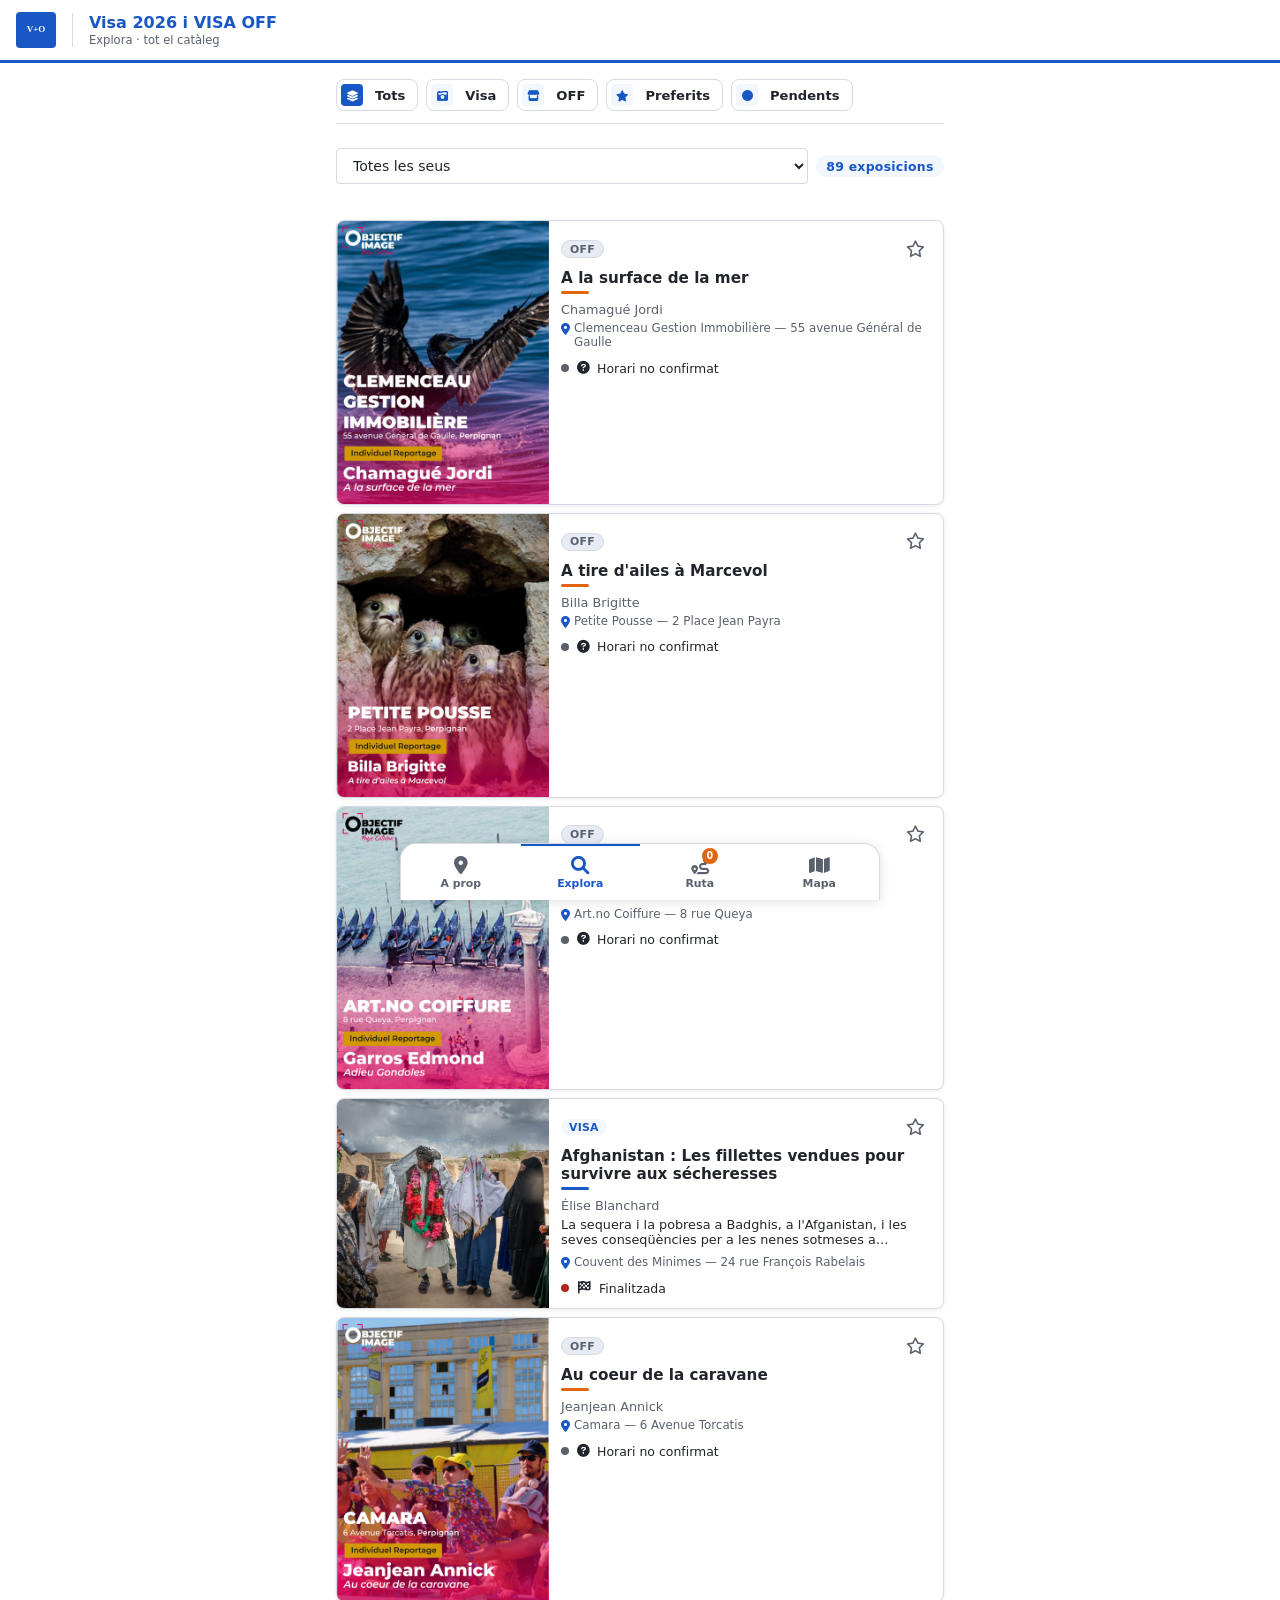
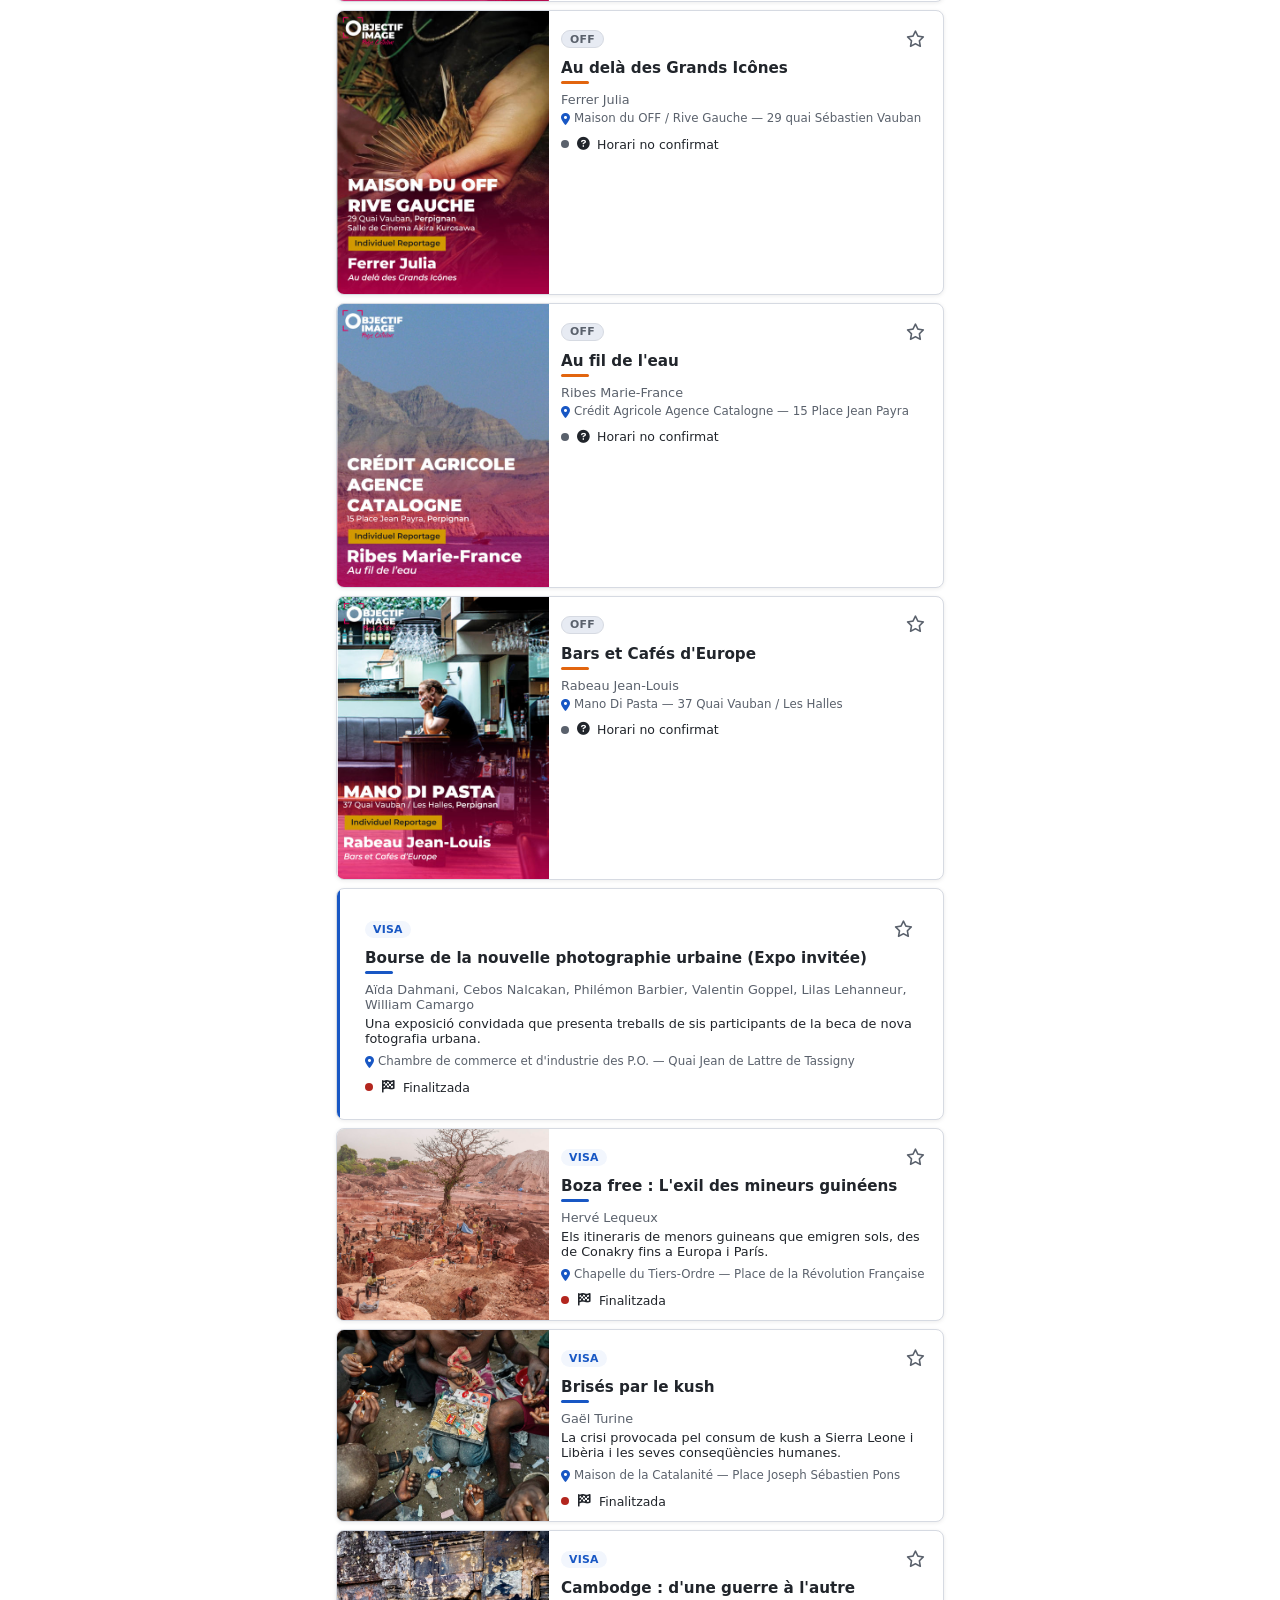
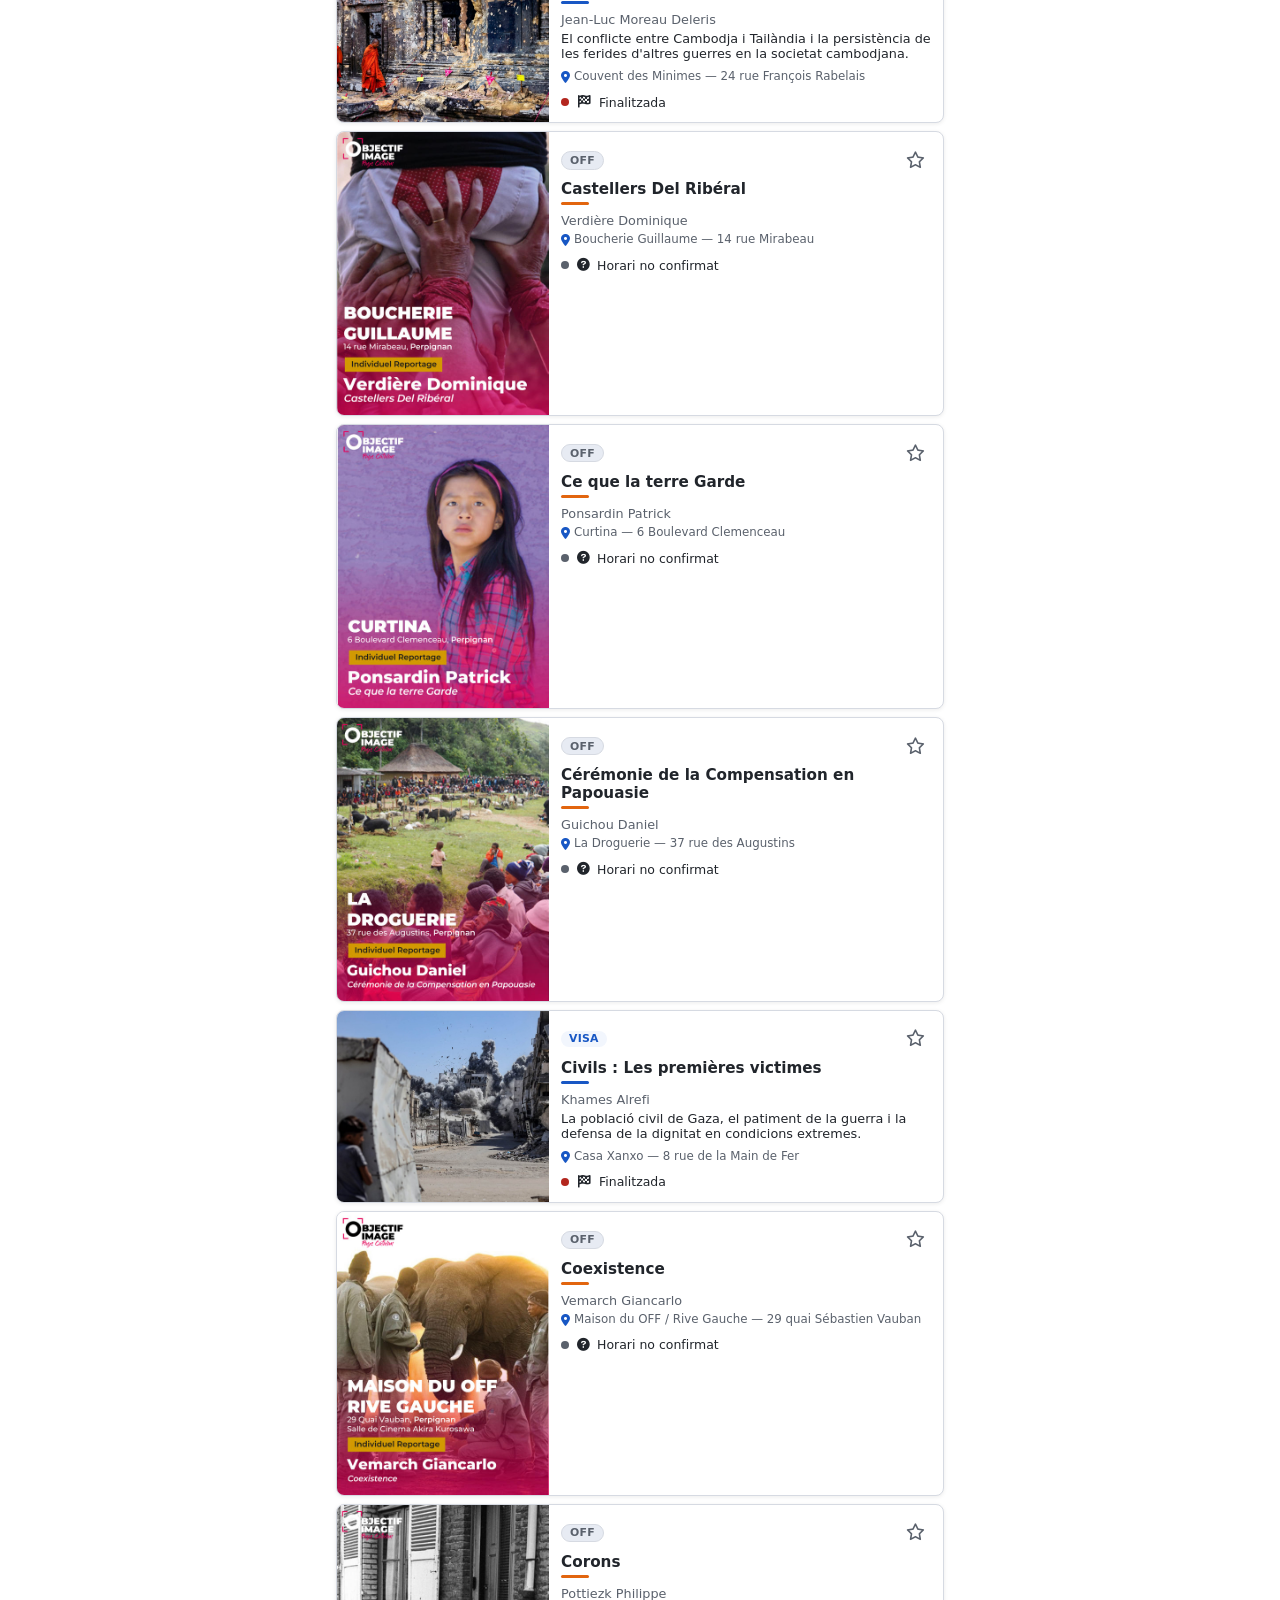
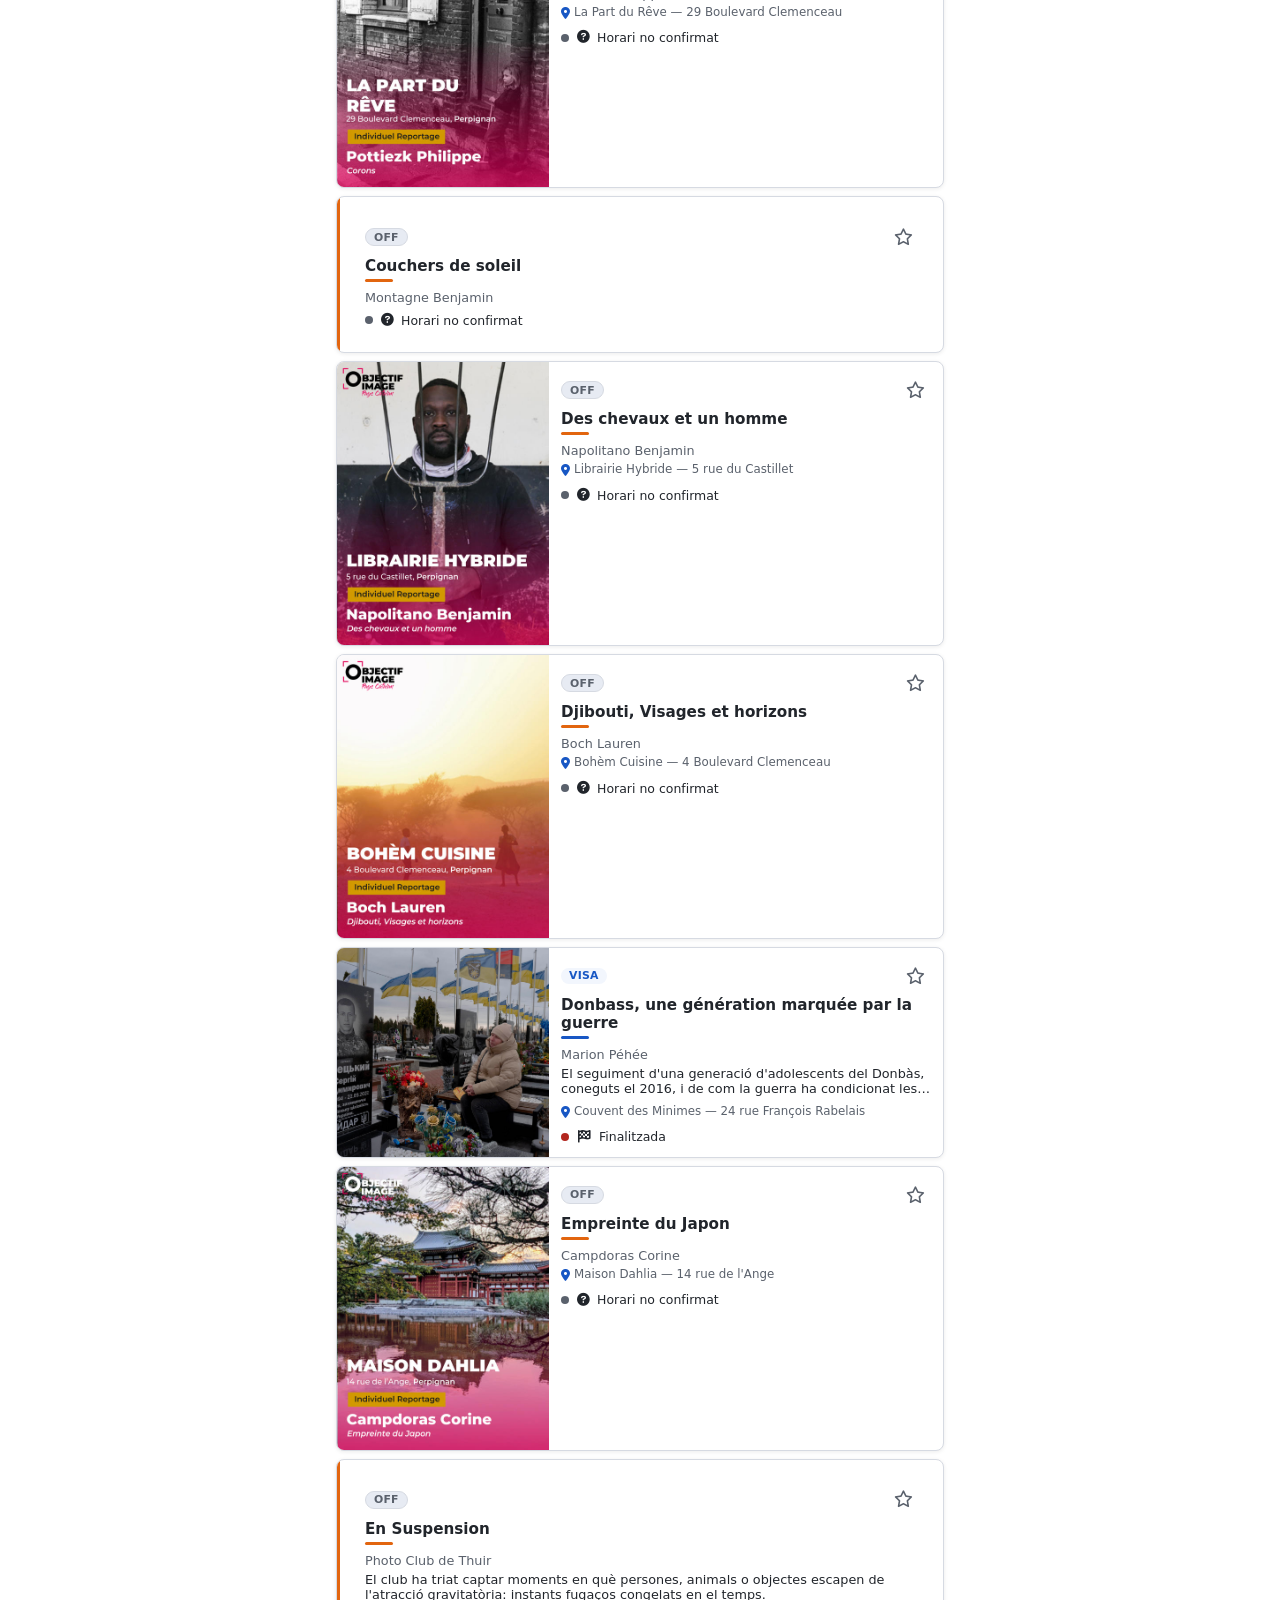
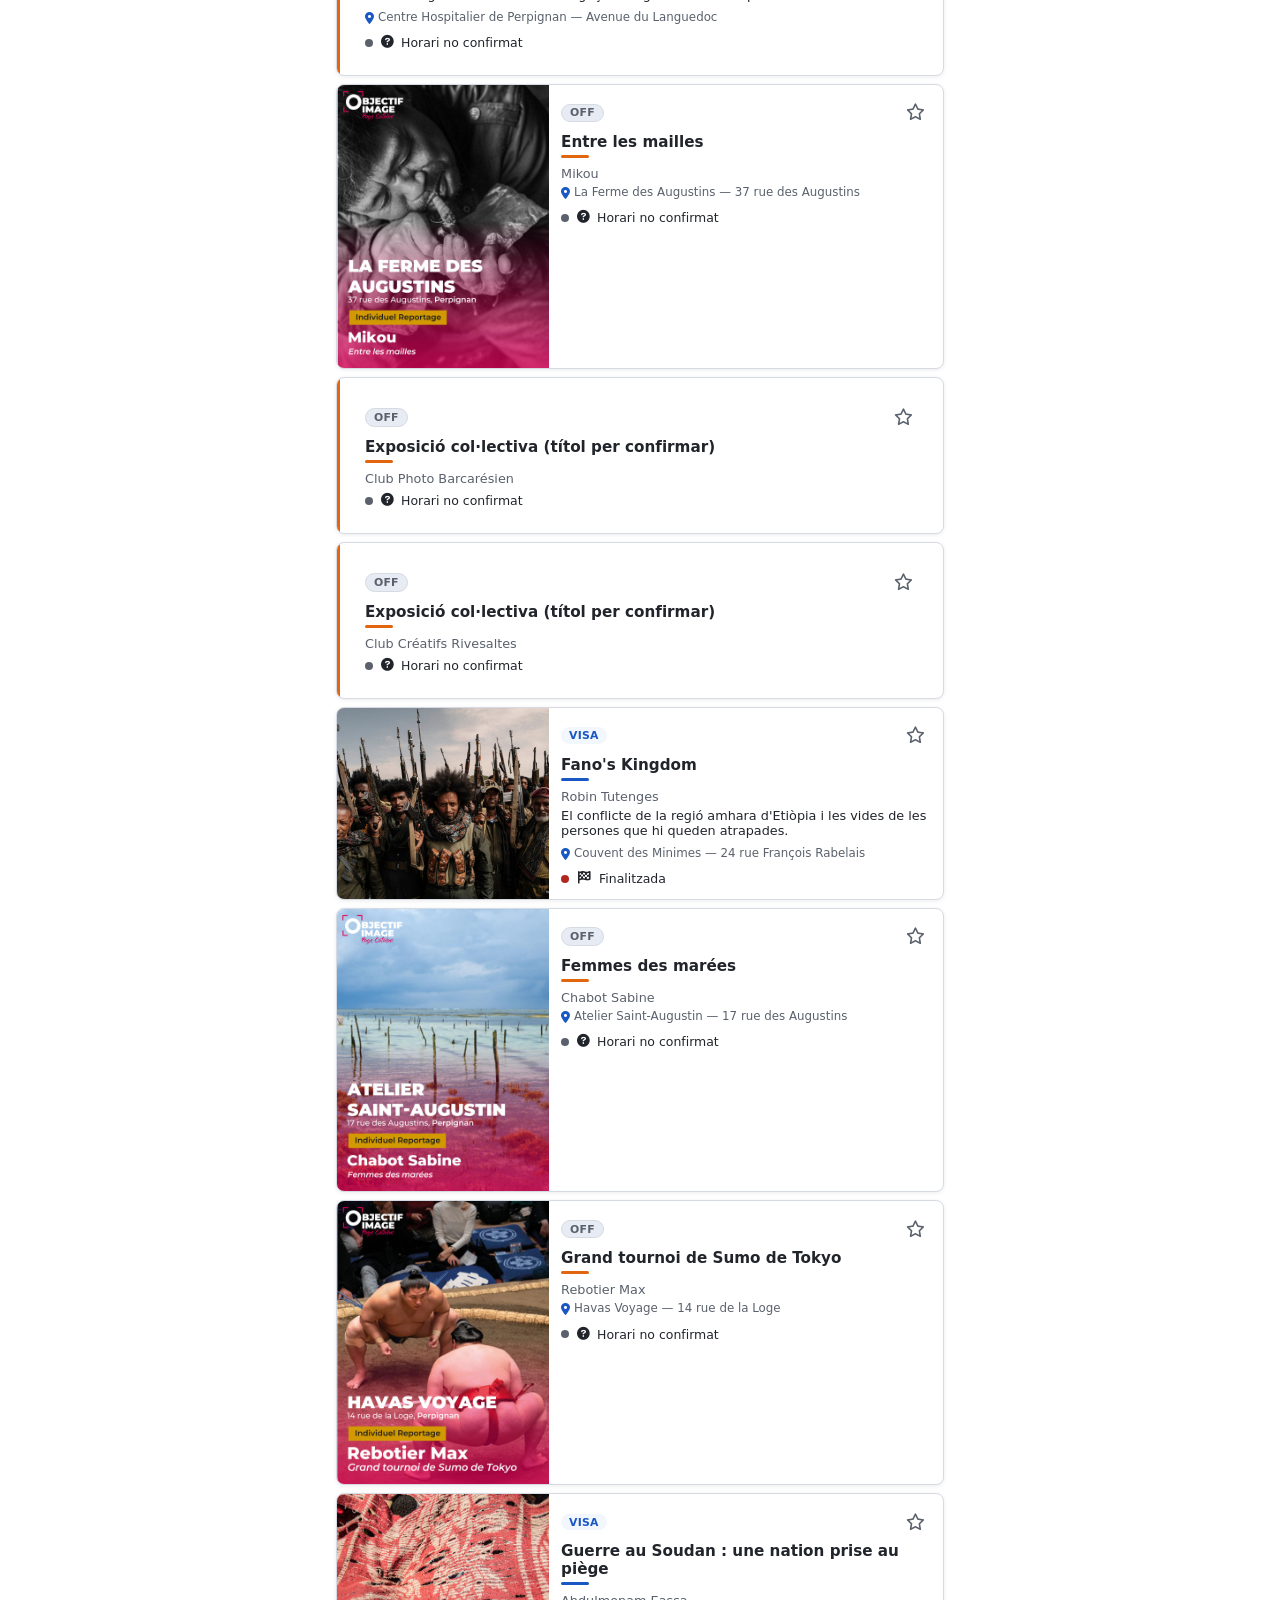
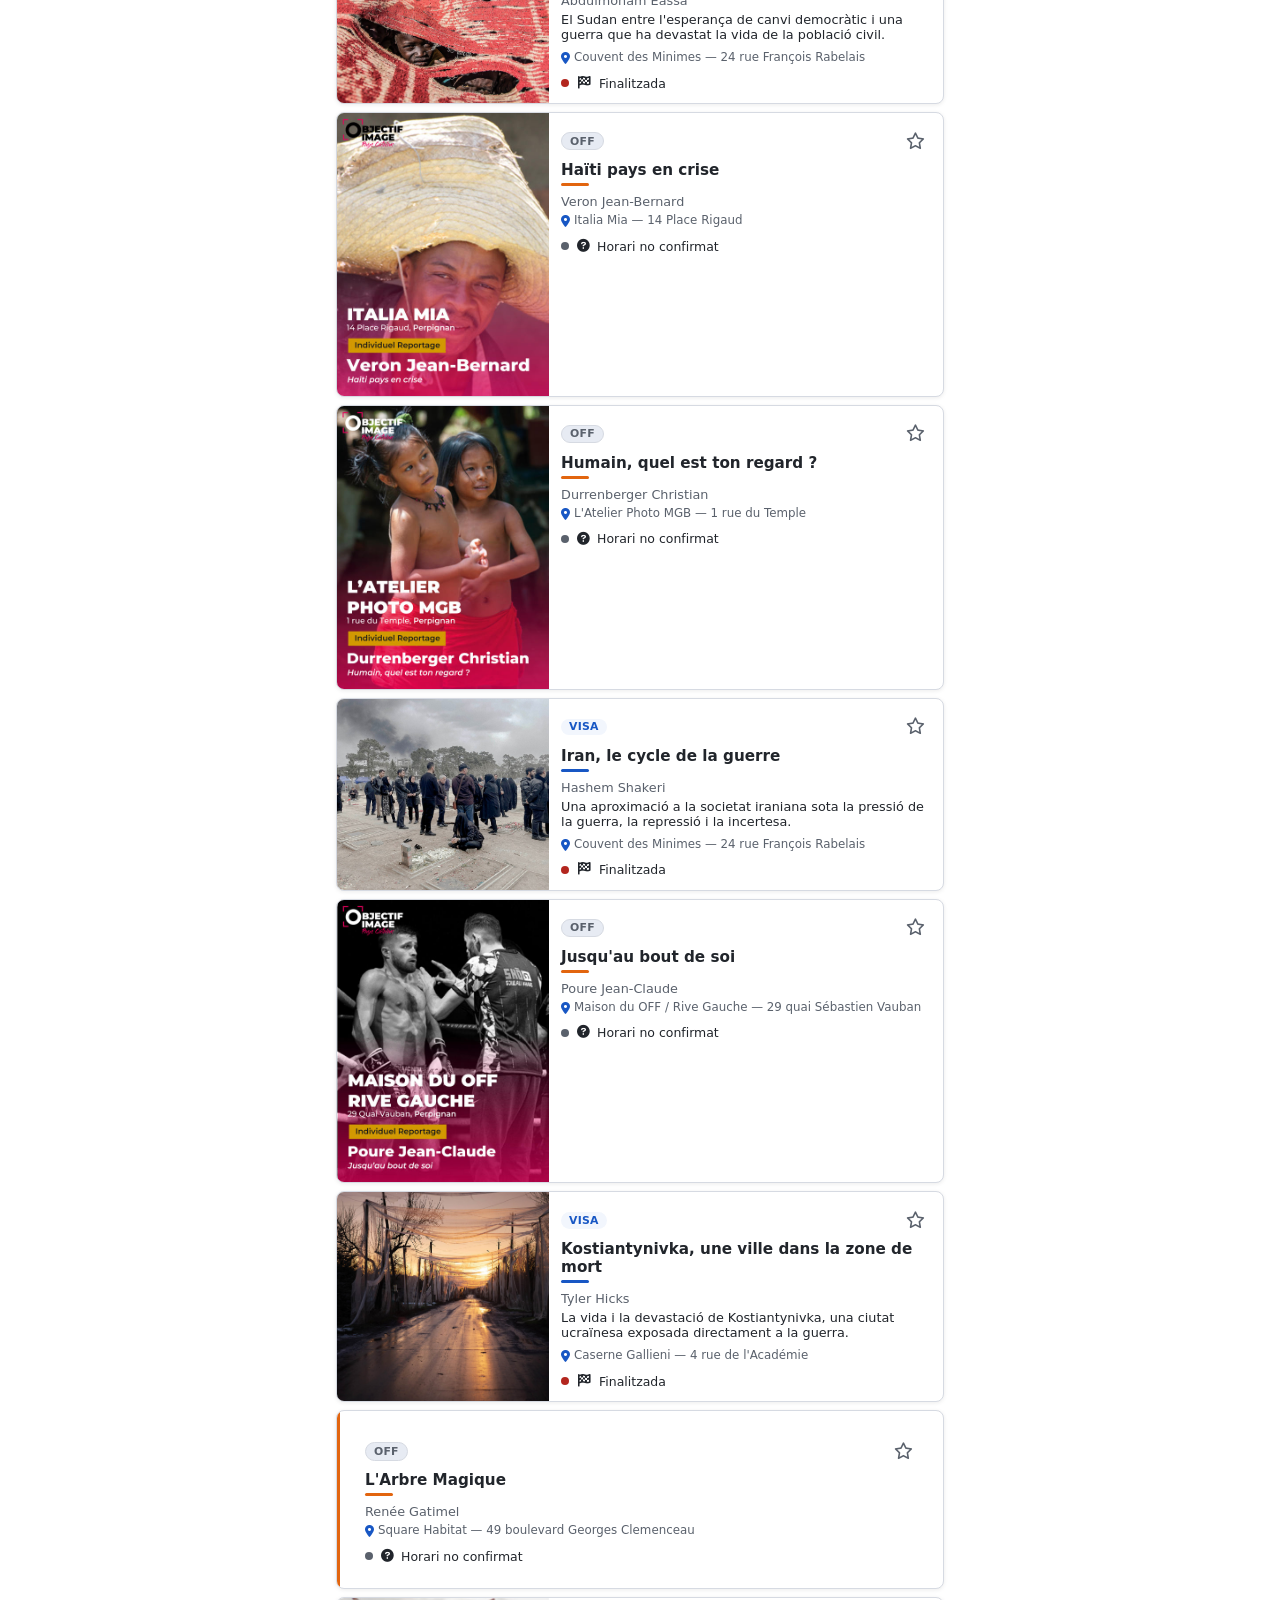
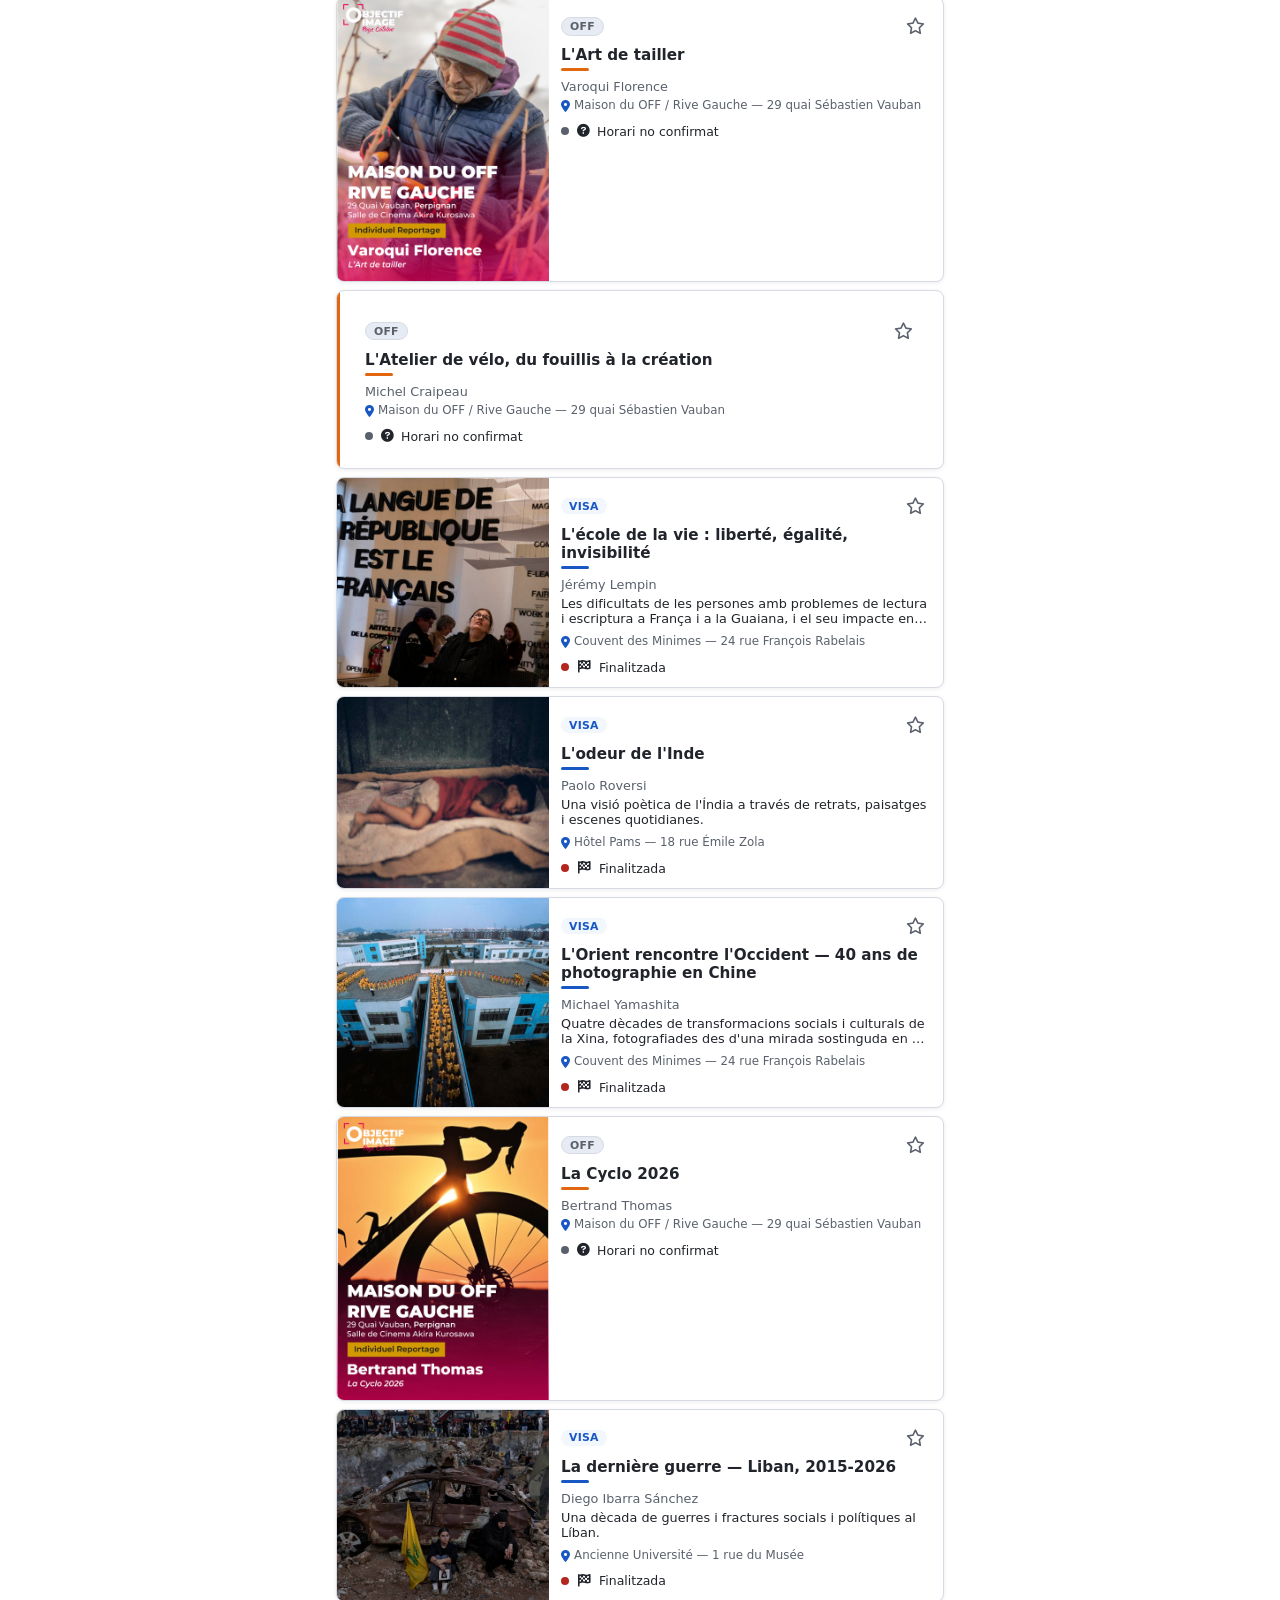
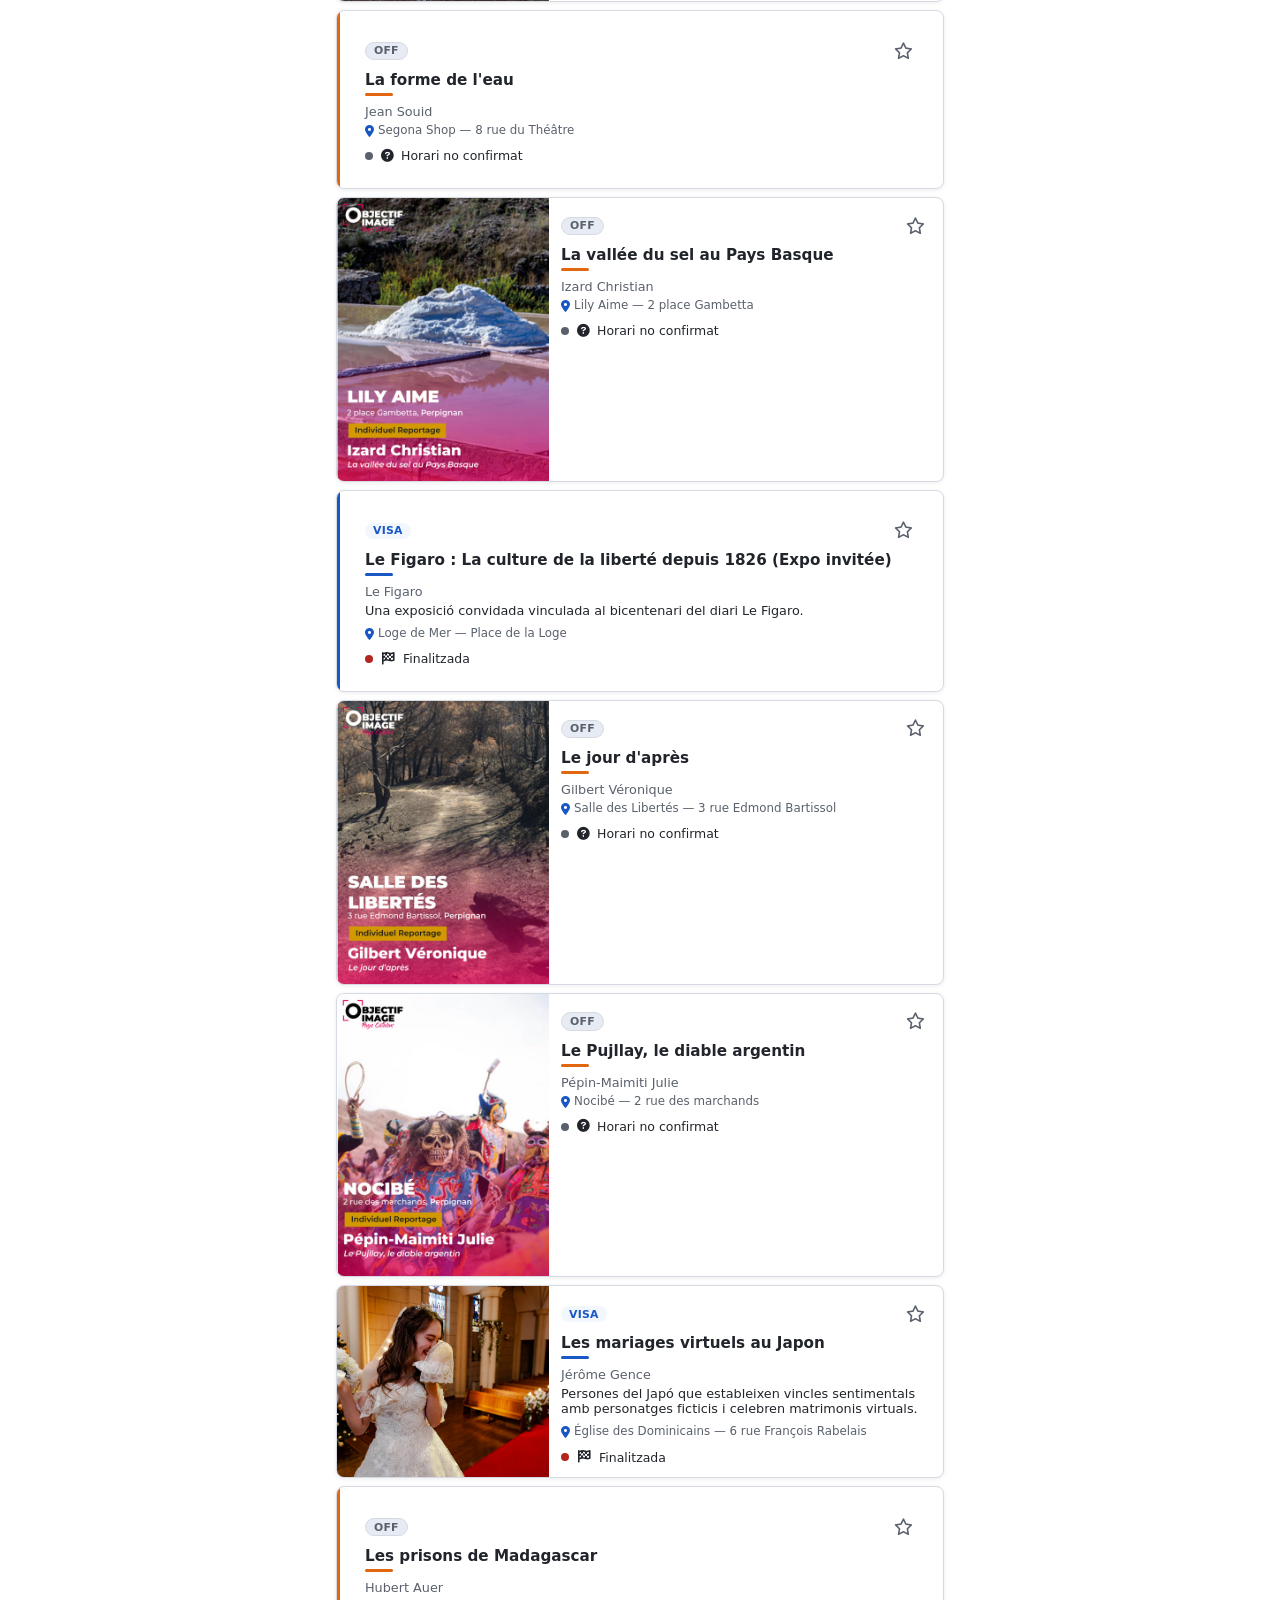
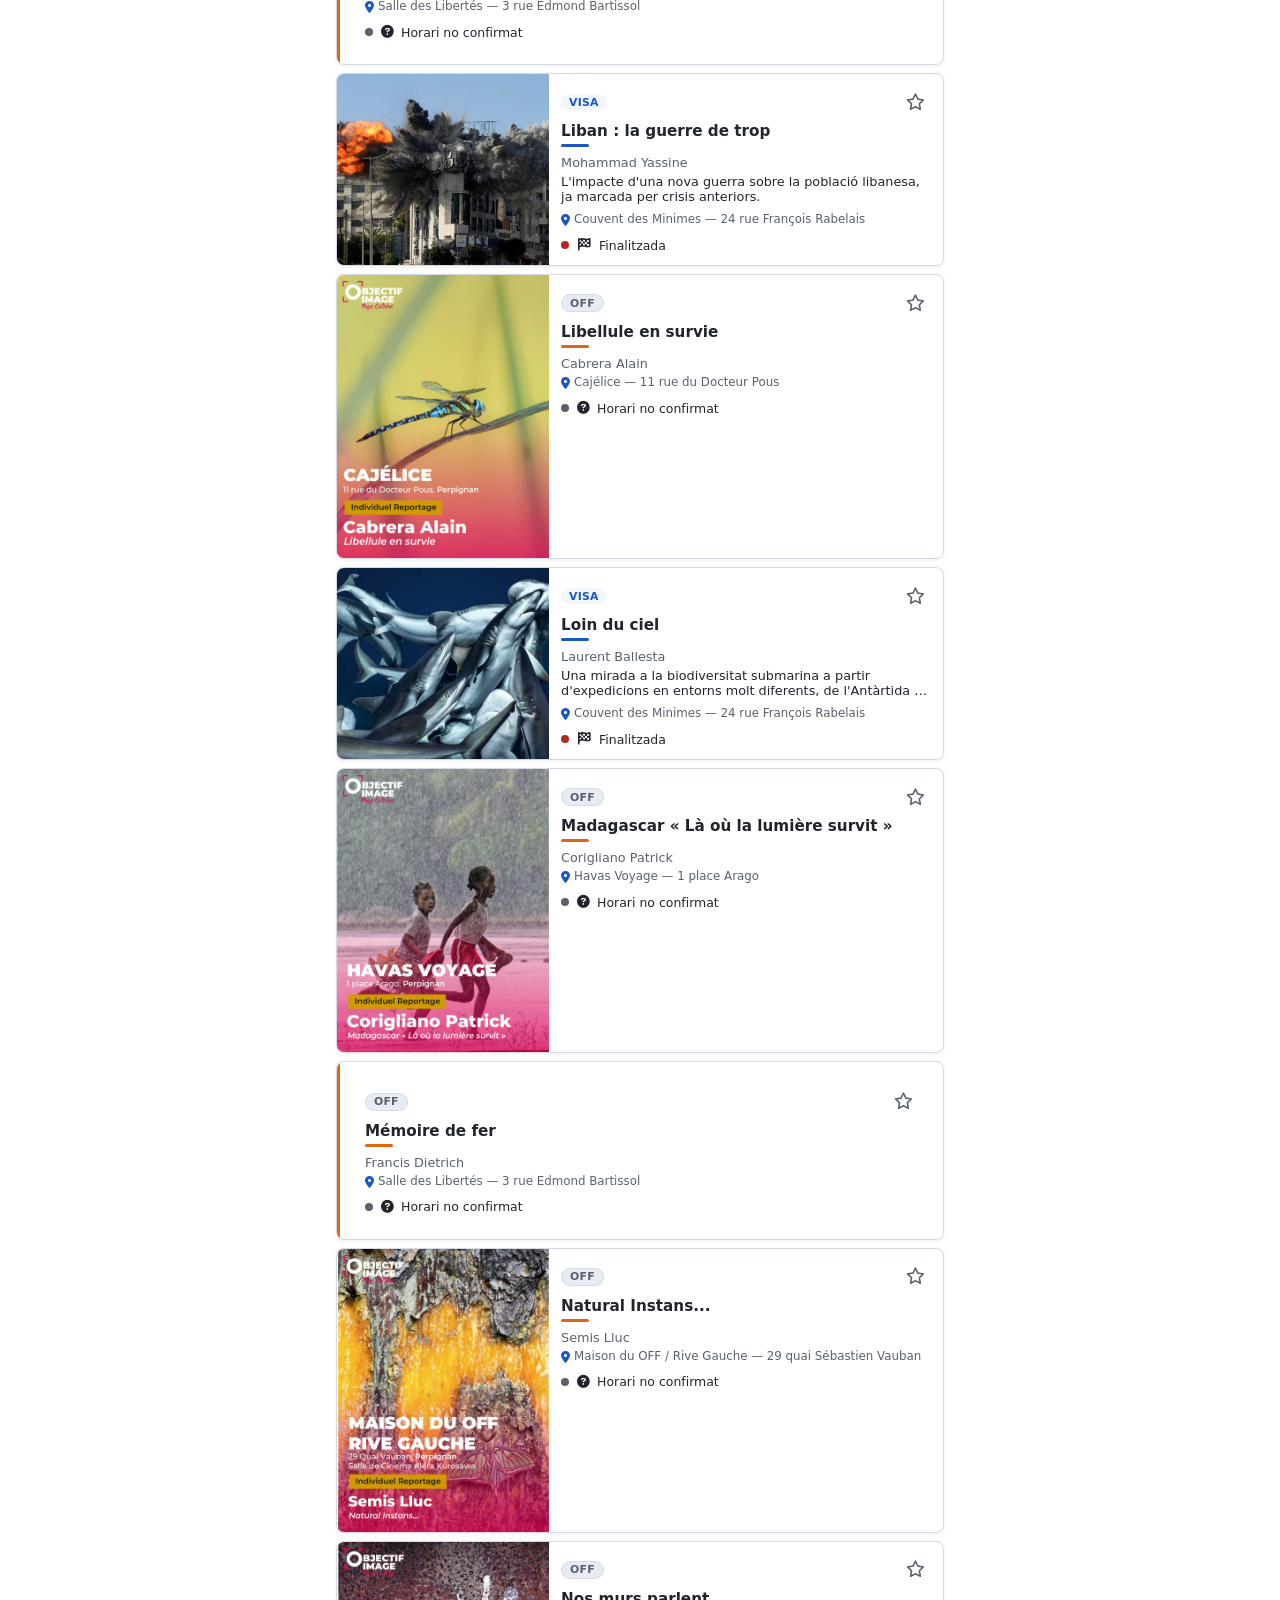
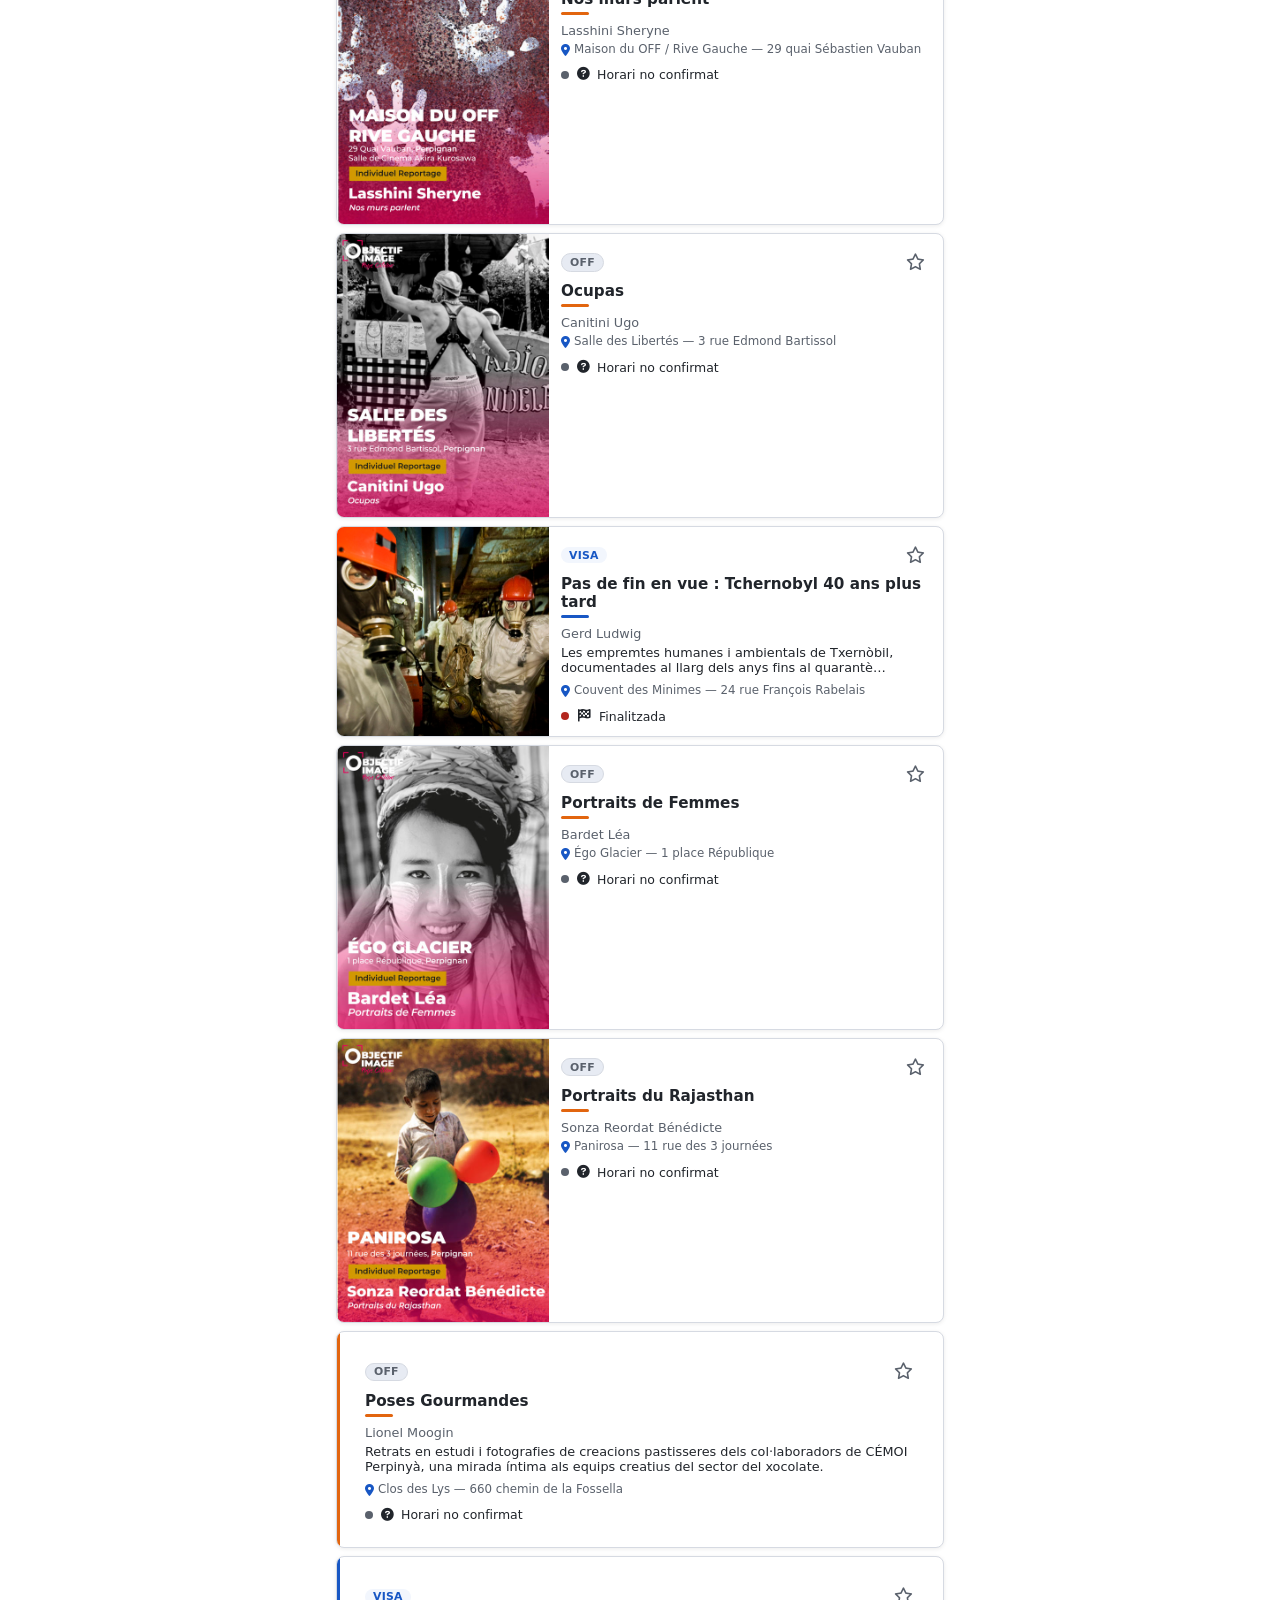
==== commit 1b856b39: "Avís d'ubicació tancable + icones als filtres de circuit d'Explora - Botó de tancar a la barra "Sens" ====
--- a/explora.html
+++ b/explora.html
@@ -45,9 +45,9 @@
 
   <main id="main-content" class="ds-main" tabindex="-1">
     <div class="voff-filters" role="group" aria-label="Filtres" style="padding:0 0 var(--ds-space-3);">
-      <button class="ds-button ds-button--sm" data-circuit-filter="tots" type="button">Tots</button>
-      <button class="ds-button ds-button--sm ds-button--ghost" data-circuit-filter="VISA" type="button">Visa</button>
-      <button class="ds-button ds-button--sm ds-button--ghost" data-circuit-filter="OFF" type="button">OFF</button>
+      <button class="ds-button ds-button--sm" data-circuit-filter="tots" type="button"><i class="fa-solid fa-layer-group" aria-hidden="true"></i> Tots</button>
+      <button class="ds-button ds-button--sm ds-button--ghost" data-circuit-filter="VISA" type="button"><i class="fa-solid fa-camera-retro" aria-hidden="true"></i> Visa</button>
+      <button class="ds-button ds-button--sm ds-button--ghost" data-circuit-filter="OFF" type="button"><i class="fa-solid fa-store" aria-hidden="true"></i> OFF</button>
       <button class="ds-button ds-button--sm ds-button--ghost" id="btn-filter-preferits" type="button">
         <i class="fa-solid fa-star" aria-hidden="true"></i> Preferits
       </button>
--- a/assets/css/app.css
+++ b/assets/css/app.css
@@ -147,6 +147,7 @@
 /* ── Targeta d'exposició ── */
 .voff-card {
   padding: var(--ds-space-3) var(--ds-space-3) var(--ds-space-3) calc(var(--ds-space-3) + 4px);
+  overflow: hidden;
 }
 
 /* card.css fa .ds-card--status-start::before sempre --ds-color-primary;
@@ -156,11 +157,39 @@
   background: var(--ds-card-color, var(--ds-color-primary));
 }
 
+/* Amb imatge: la foto ocupa tota l'alçada del cantó esquerre (100%),
+   a sang amb la targeta — desactivem la barra de color (redundant amb
+   la foto) i posem tot el padding a la columna dreta. */
+.voff-card--with-image {
+  display: flex;
+  align-items: stretch;
+  padding: 0;
+}
+.voff-card--with-image.ds-card--status-start::before {
+  display: none;
+}
+.voff-card__imgcol {
+  flex: 0 0 35%;
+  align-self: stretch;
+}
+.voff-card__imgcol img {
+  width: 100%;
+  height: 100%;
+  object-fit: cover;
+  display: block;
+}
+.voff-card__rightcol {
+  flex: 1;
+  min-width: 0;
+  padding: var(--ds-space-3);
+}
+
 .voff-card__top {
   display: flex;
   align-items: center;
   gap: var(--ds-space-2);
-  margin-bottom: var(--ds-space-2);
+  margin-bottom: var(--ds-space-1);
+  min-height: 0;
 }
 
 .voff-card__visited { color: var(--ds-color-success); margin-left: auto; }
@@ -197,6 +226,10 @@
   text-decoration: none;
   color: inherit;
 }
+
+.voff-card__text {
+  min-width: 0;
+}
 .voff-card__body:hover,
 .voff-card__body:visited,
 .voff-card__body:active { text-decoration: none; color: inherit; }
@@ -244,6 +277,9 @@
   padding: var(--ds-space-3);
   margin-bottom: var(--ds-space-3);
   background: var(--ds-color-surface-alt);
+}
+.voff-geo-bar__close {
+  flex-shrink: 0;
   border-radius: var(--ds-radius);
 }
 
@@ -374,6 +410,18 @@
   margin: var(--ds-space-4) 0;
 }
 
+/* Una sola columna (mòbil): foto al final del bloc de text, sense
+   res més a sota — sense retallar mai. */
+.voff-fitxa__image {
+  margin: var(--ds-space-3) 0 0;
+}
+.voff-fitxa__image img {
+  width: 100%;
+  height: auto;
+  display: block;
+  border-radius: var(--ds-radius);
+}
+
 .voff-fitxa__title {
   margin: var(--ds-space-2) 0 0;
   font-size: 1.3rem;
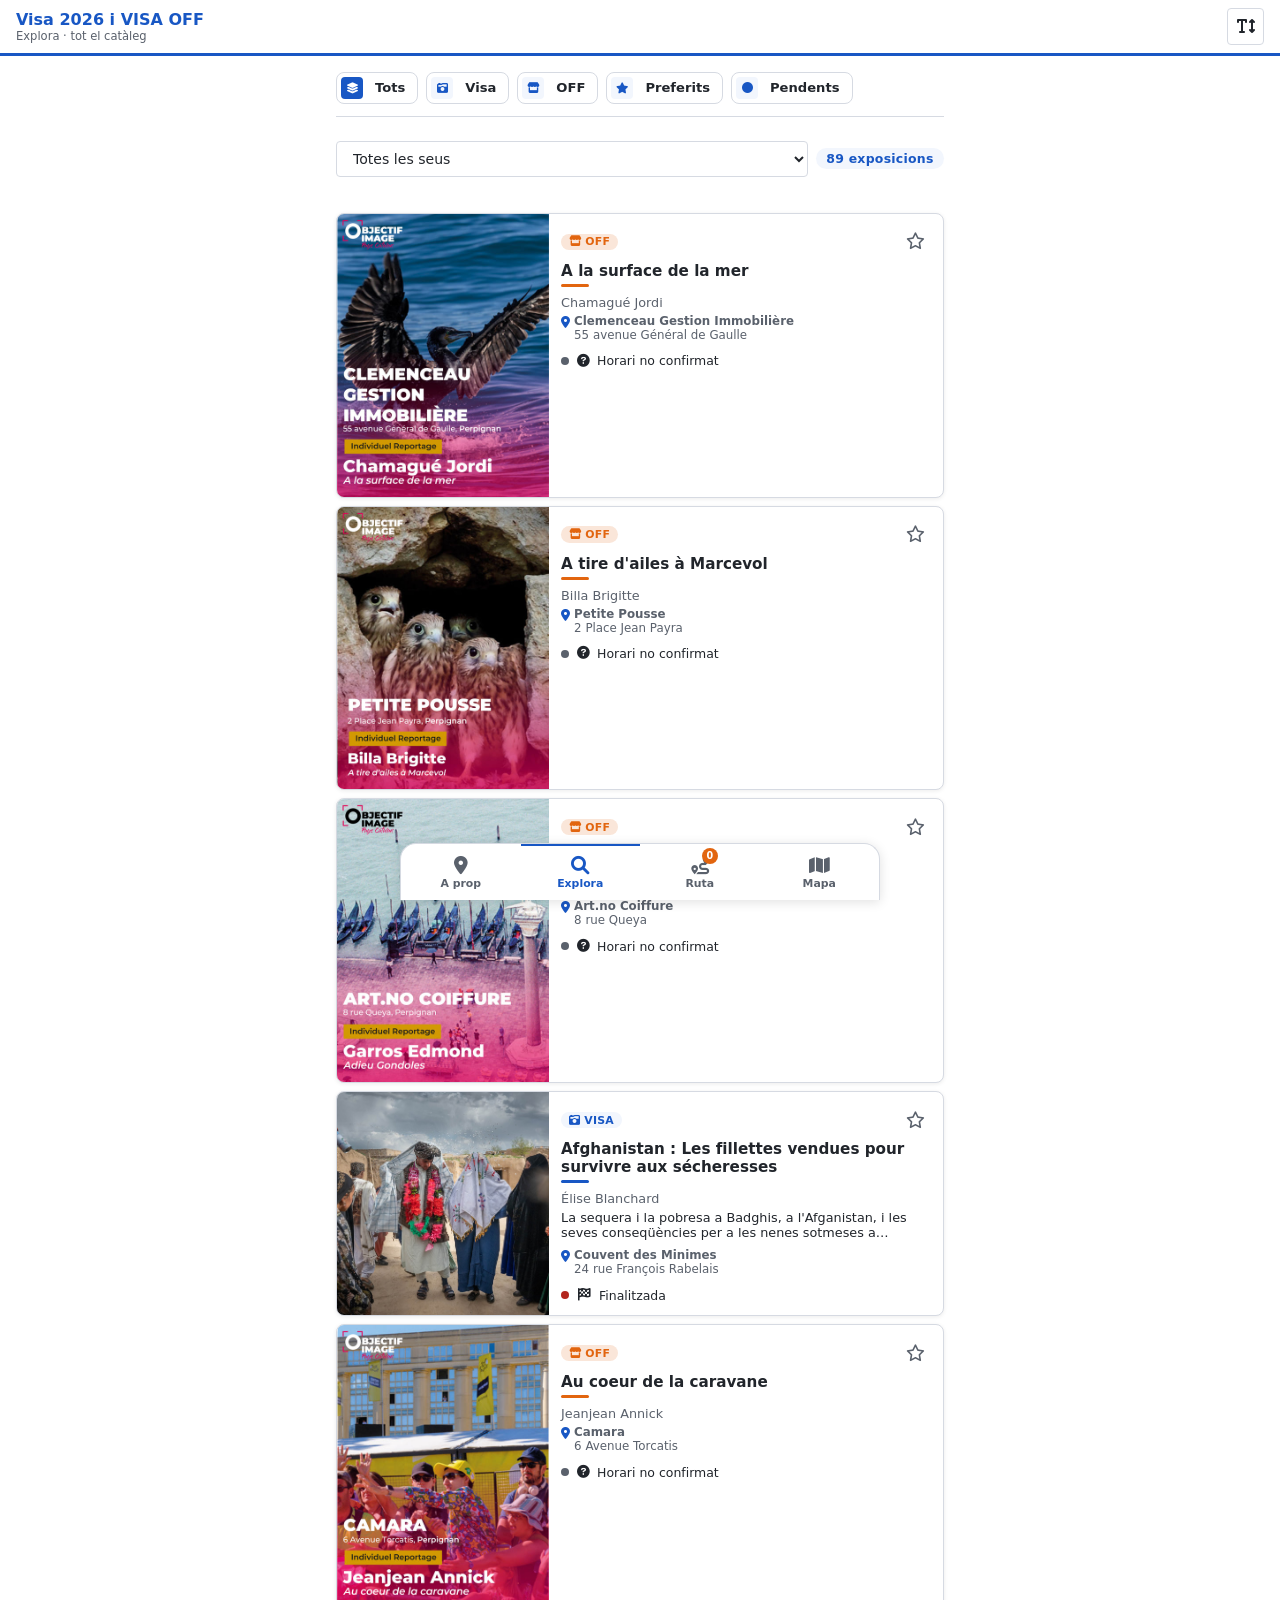
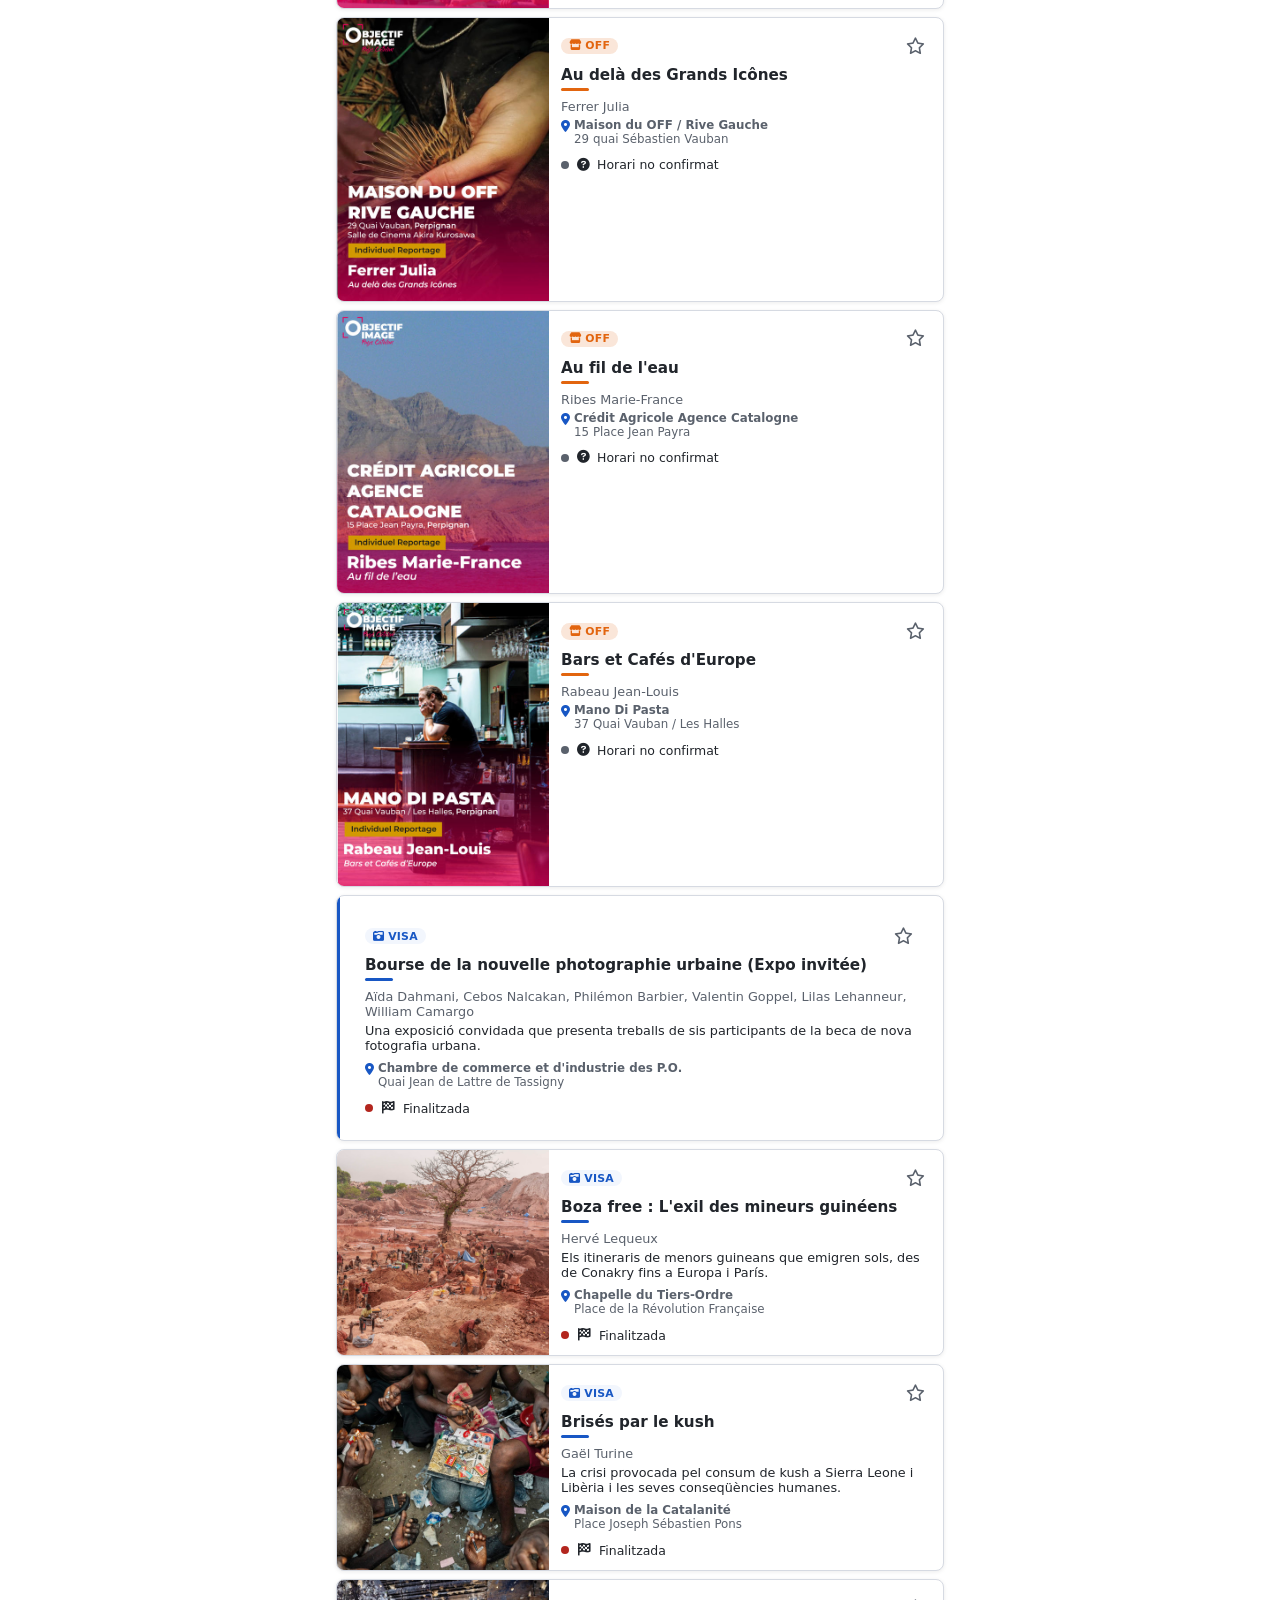
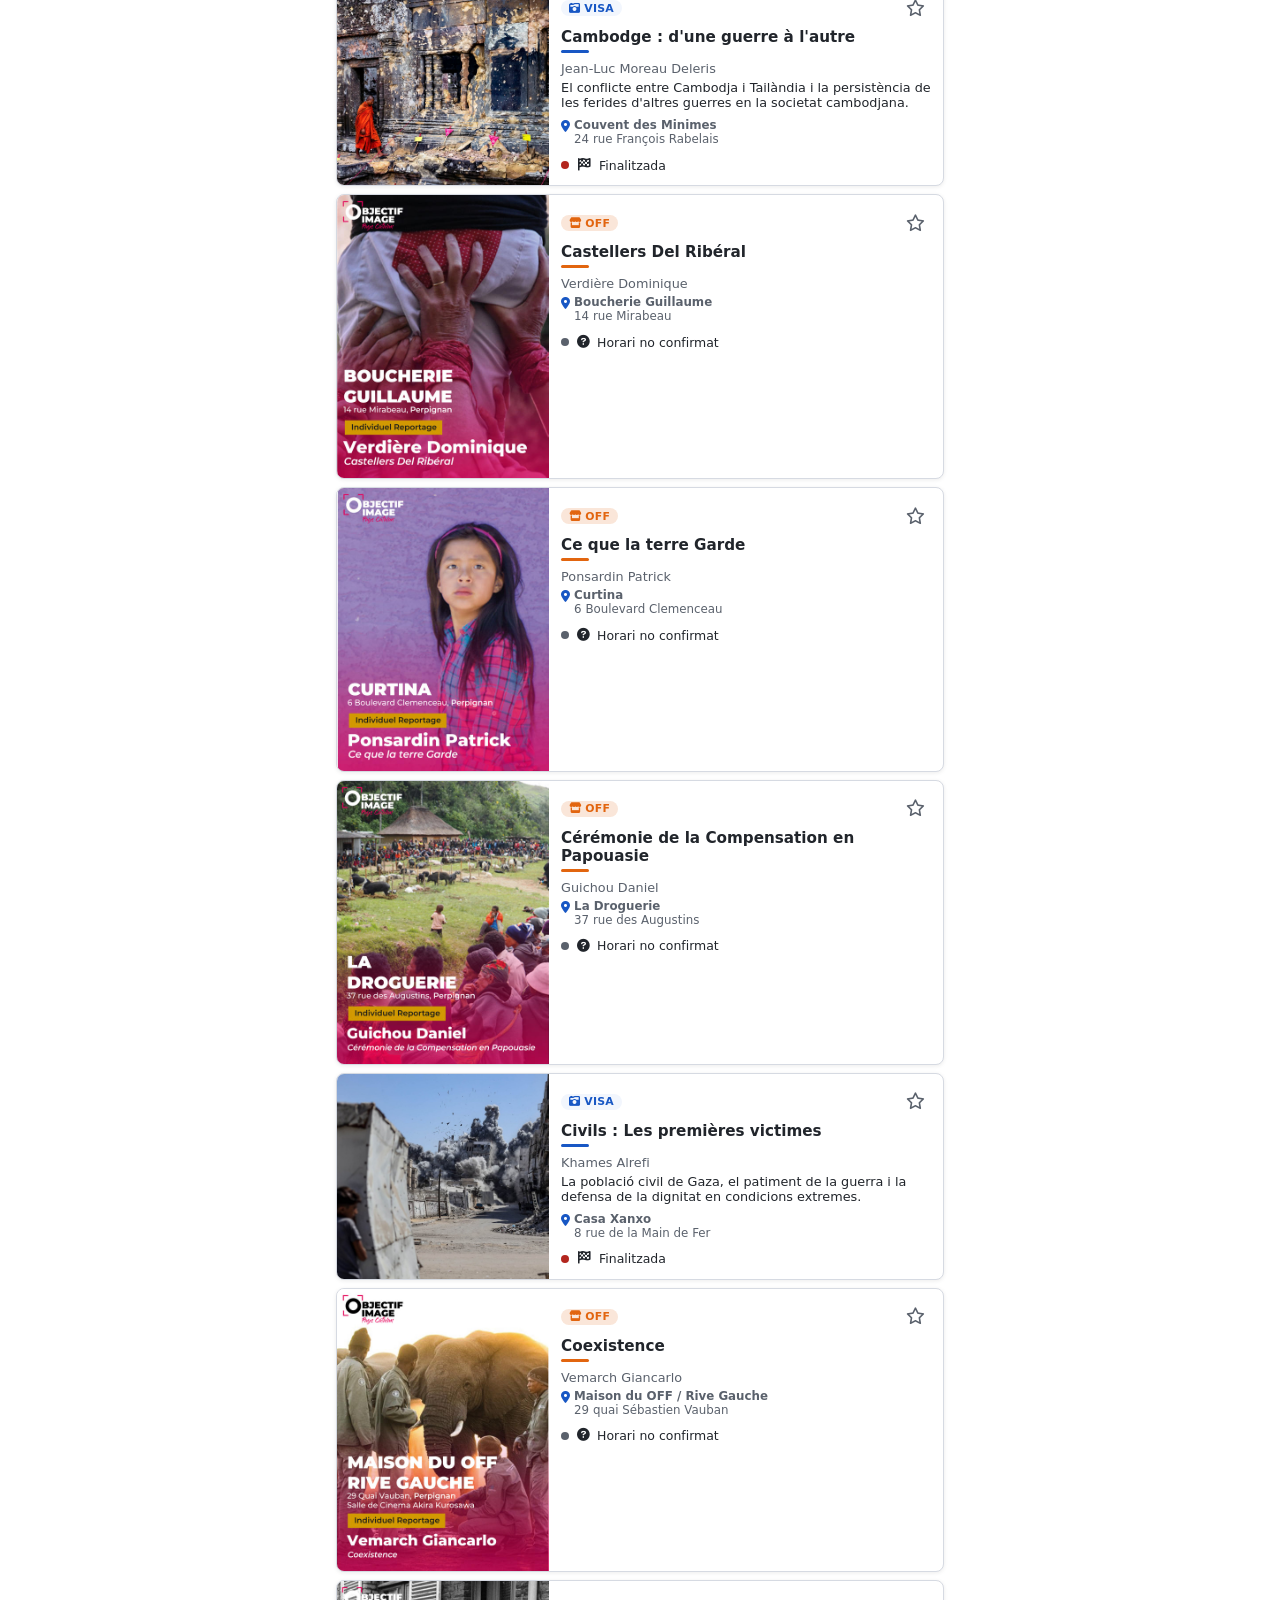
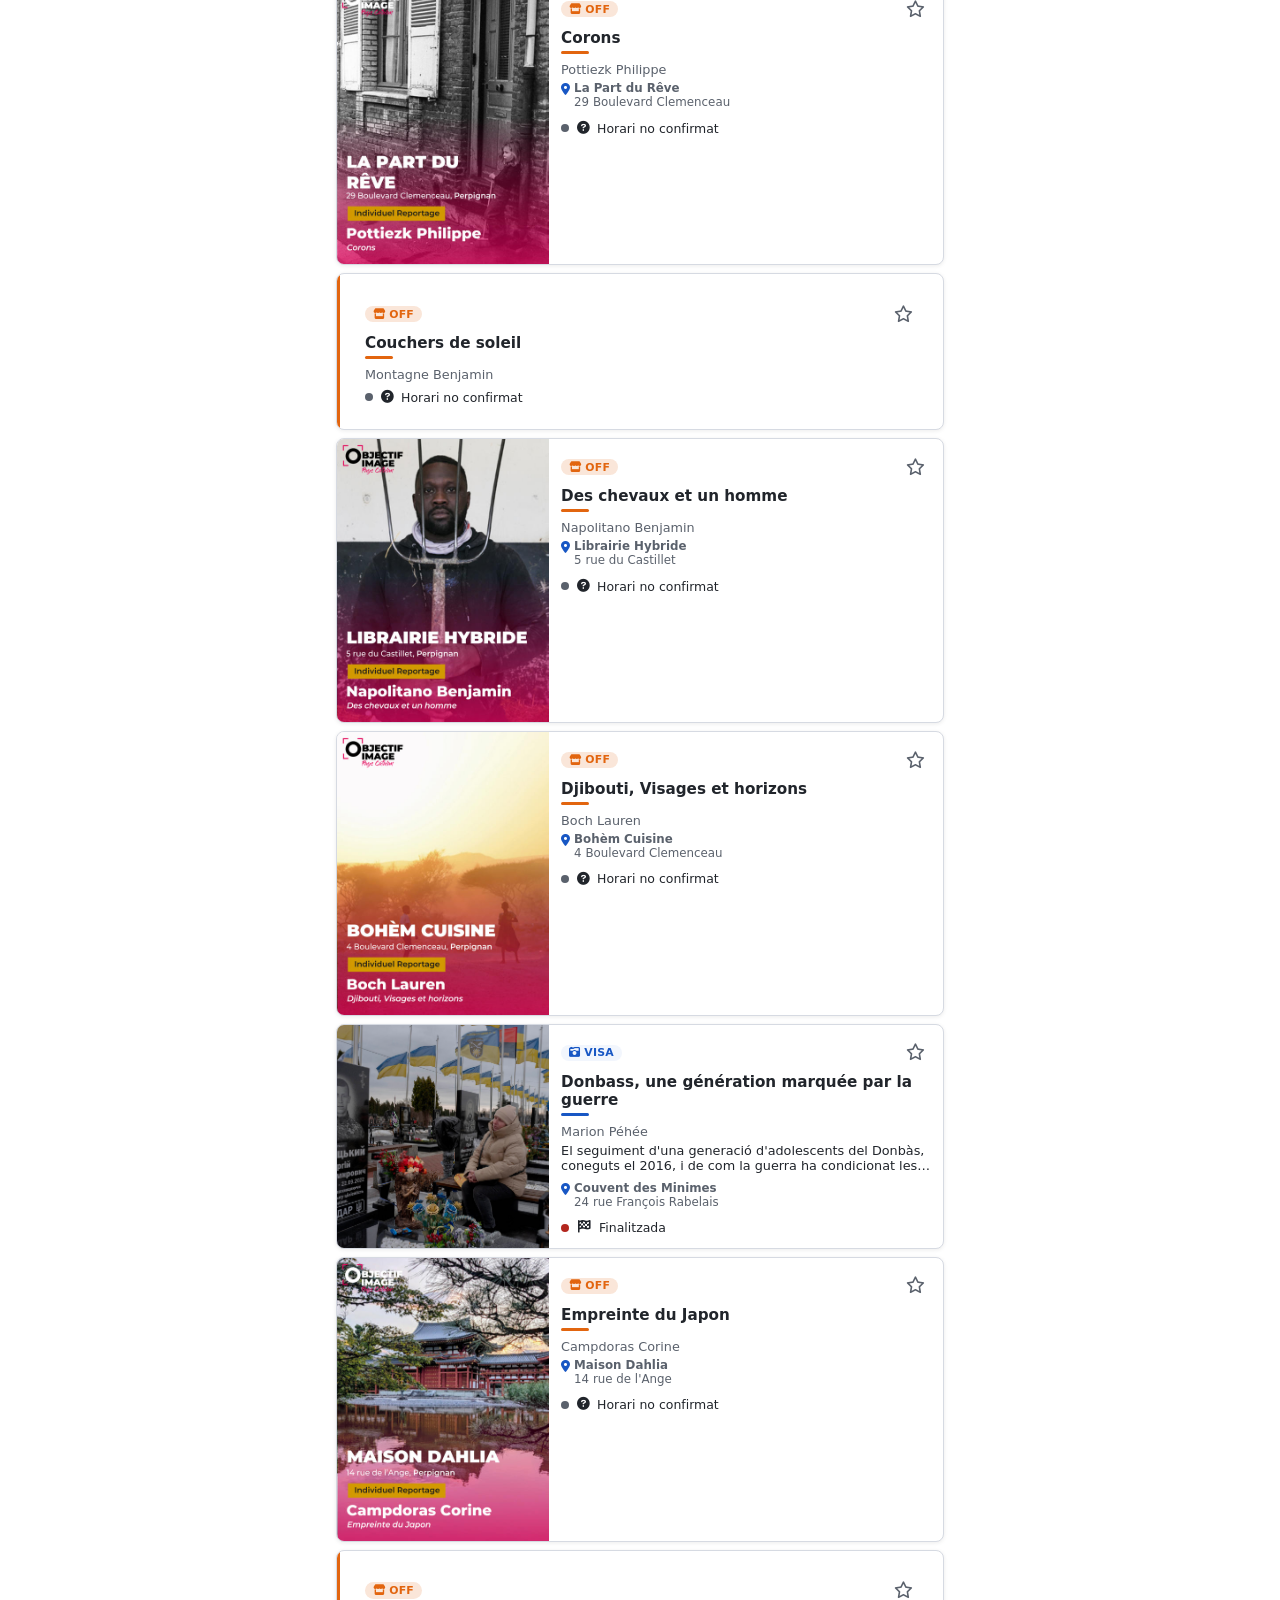
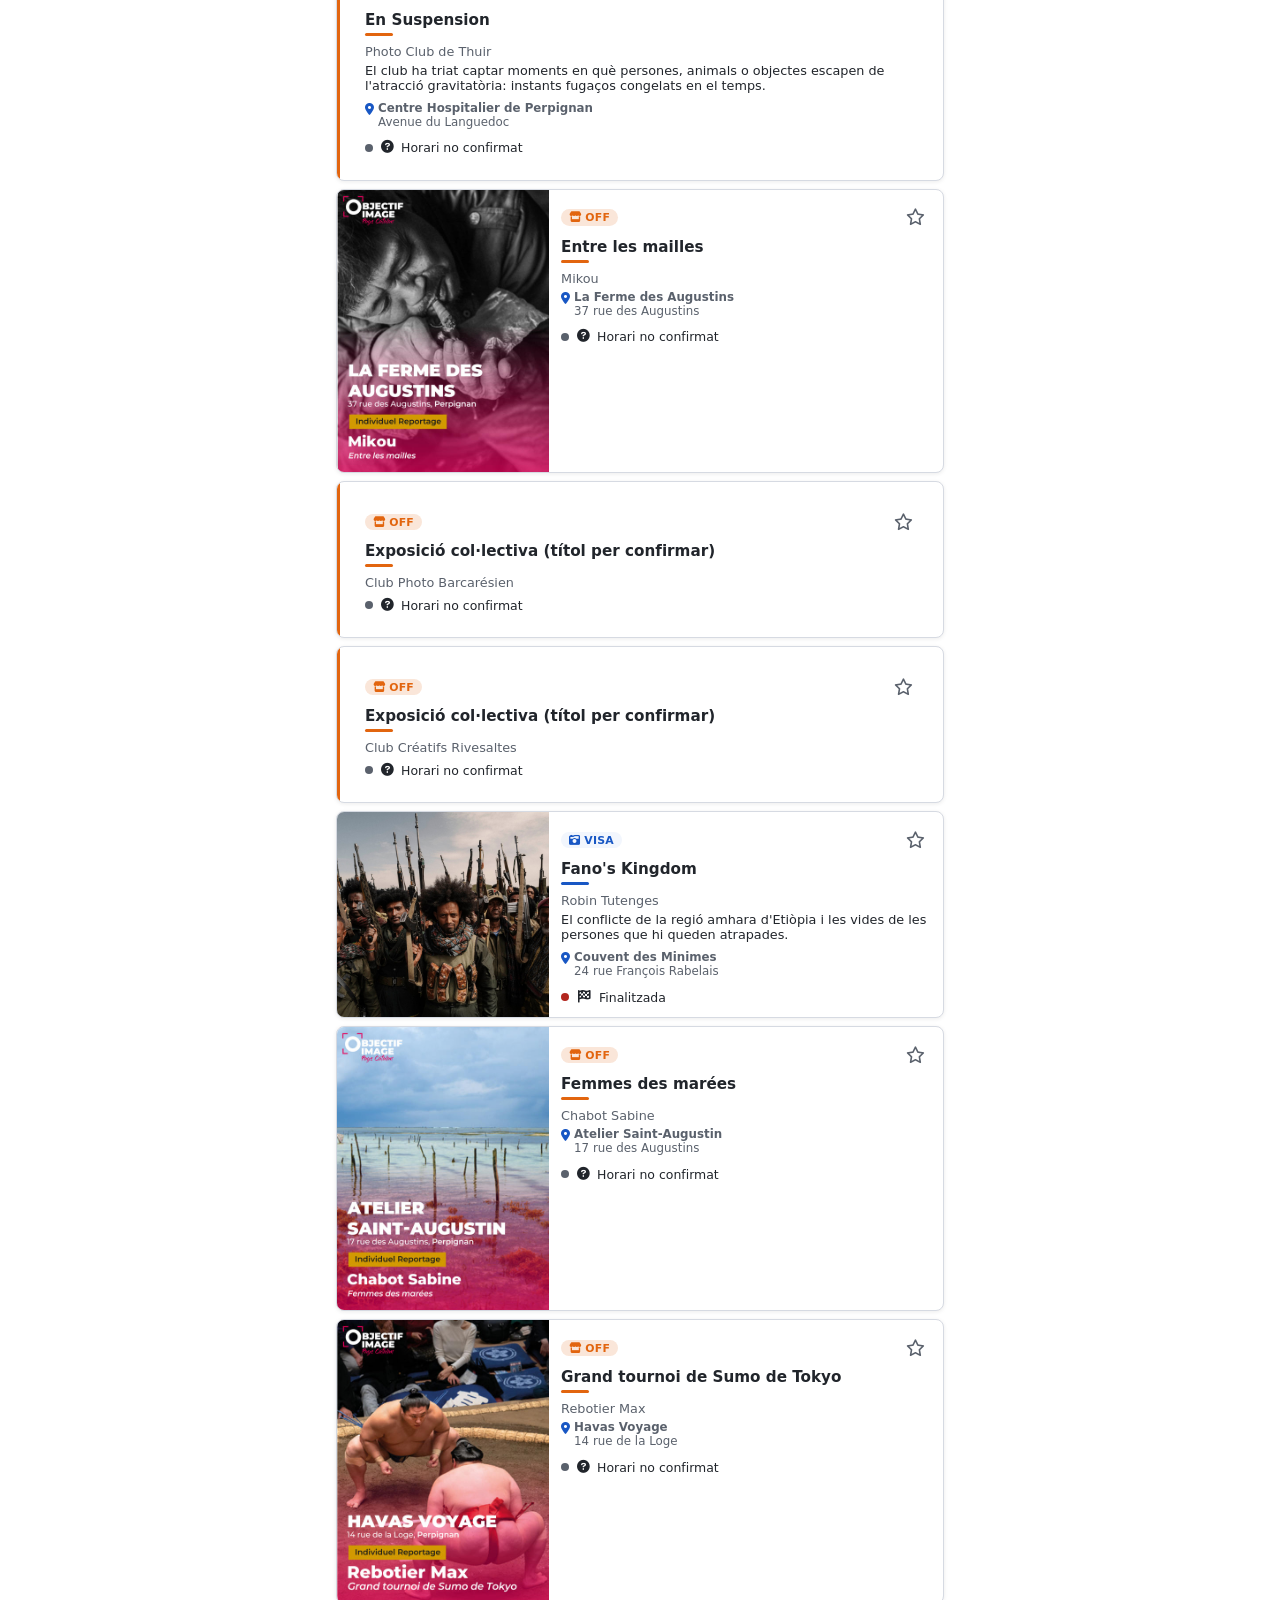
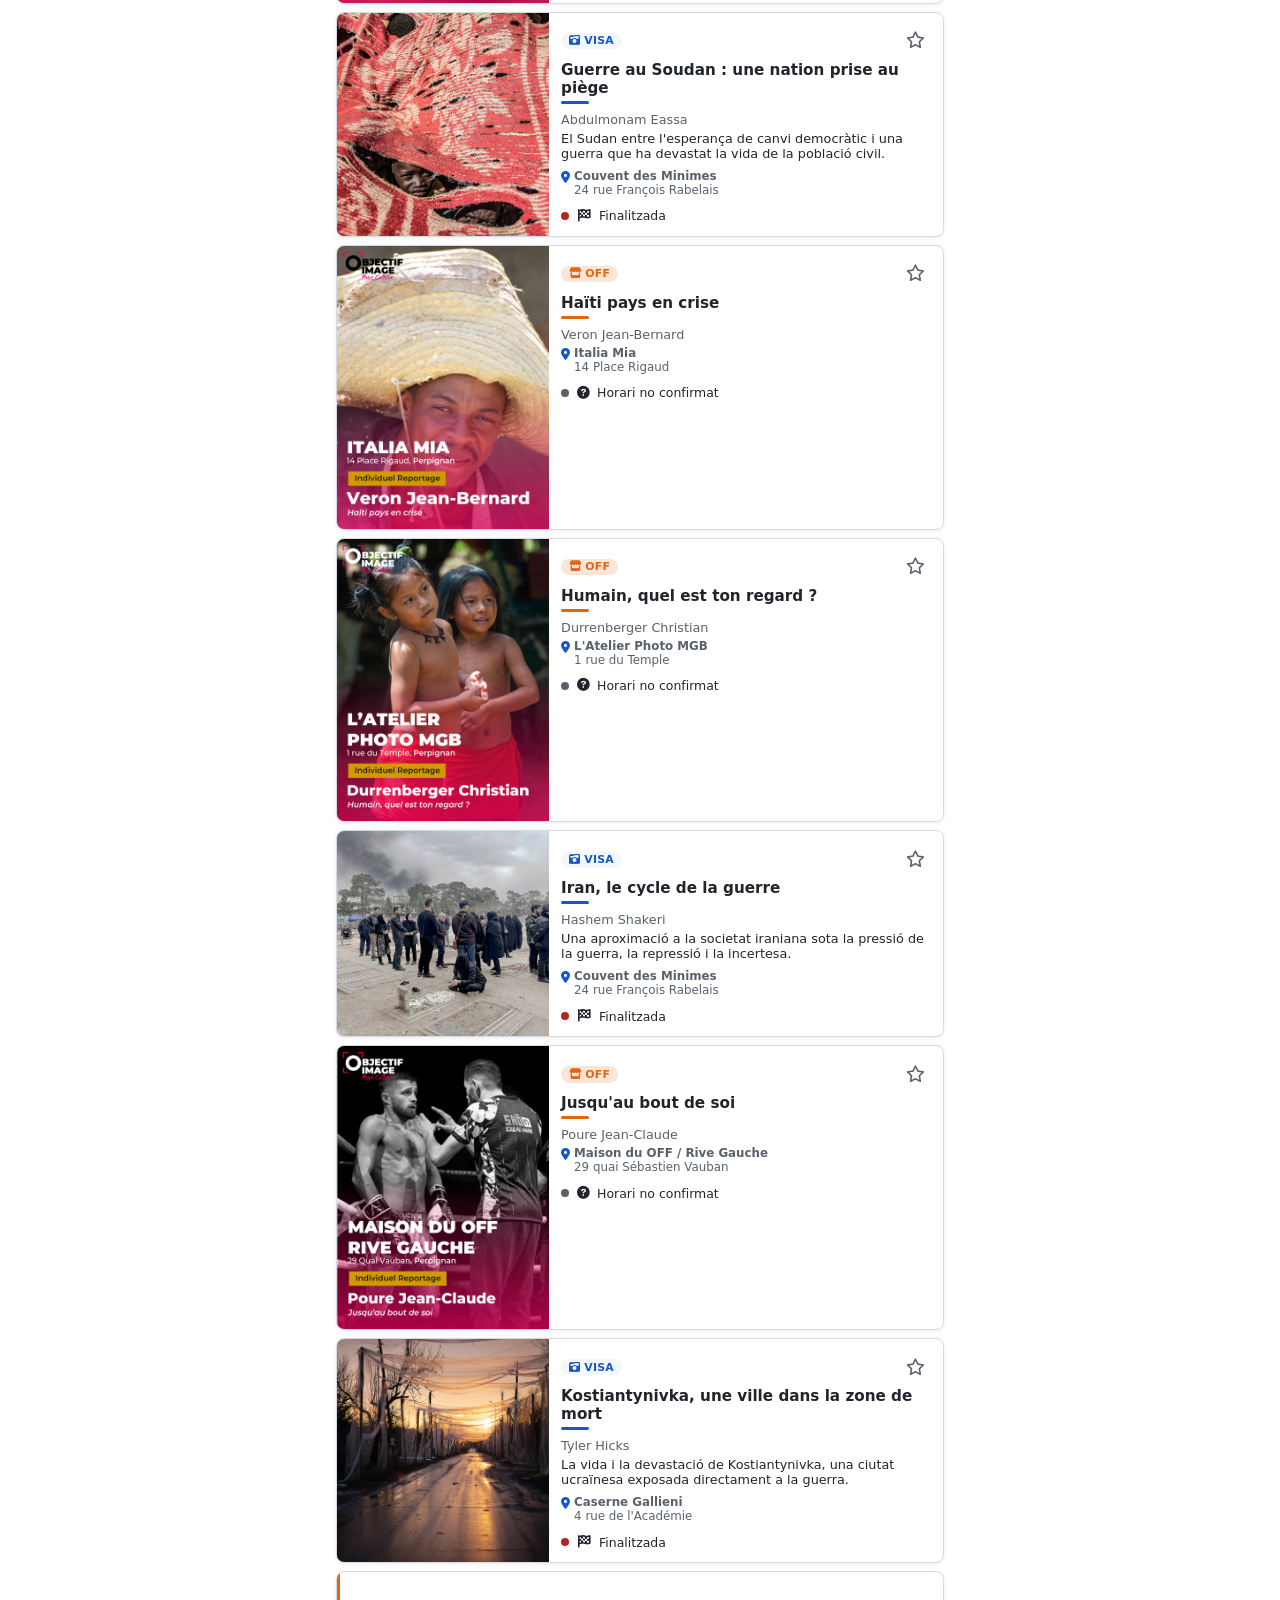
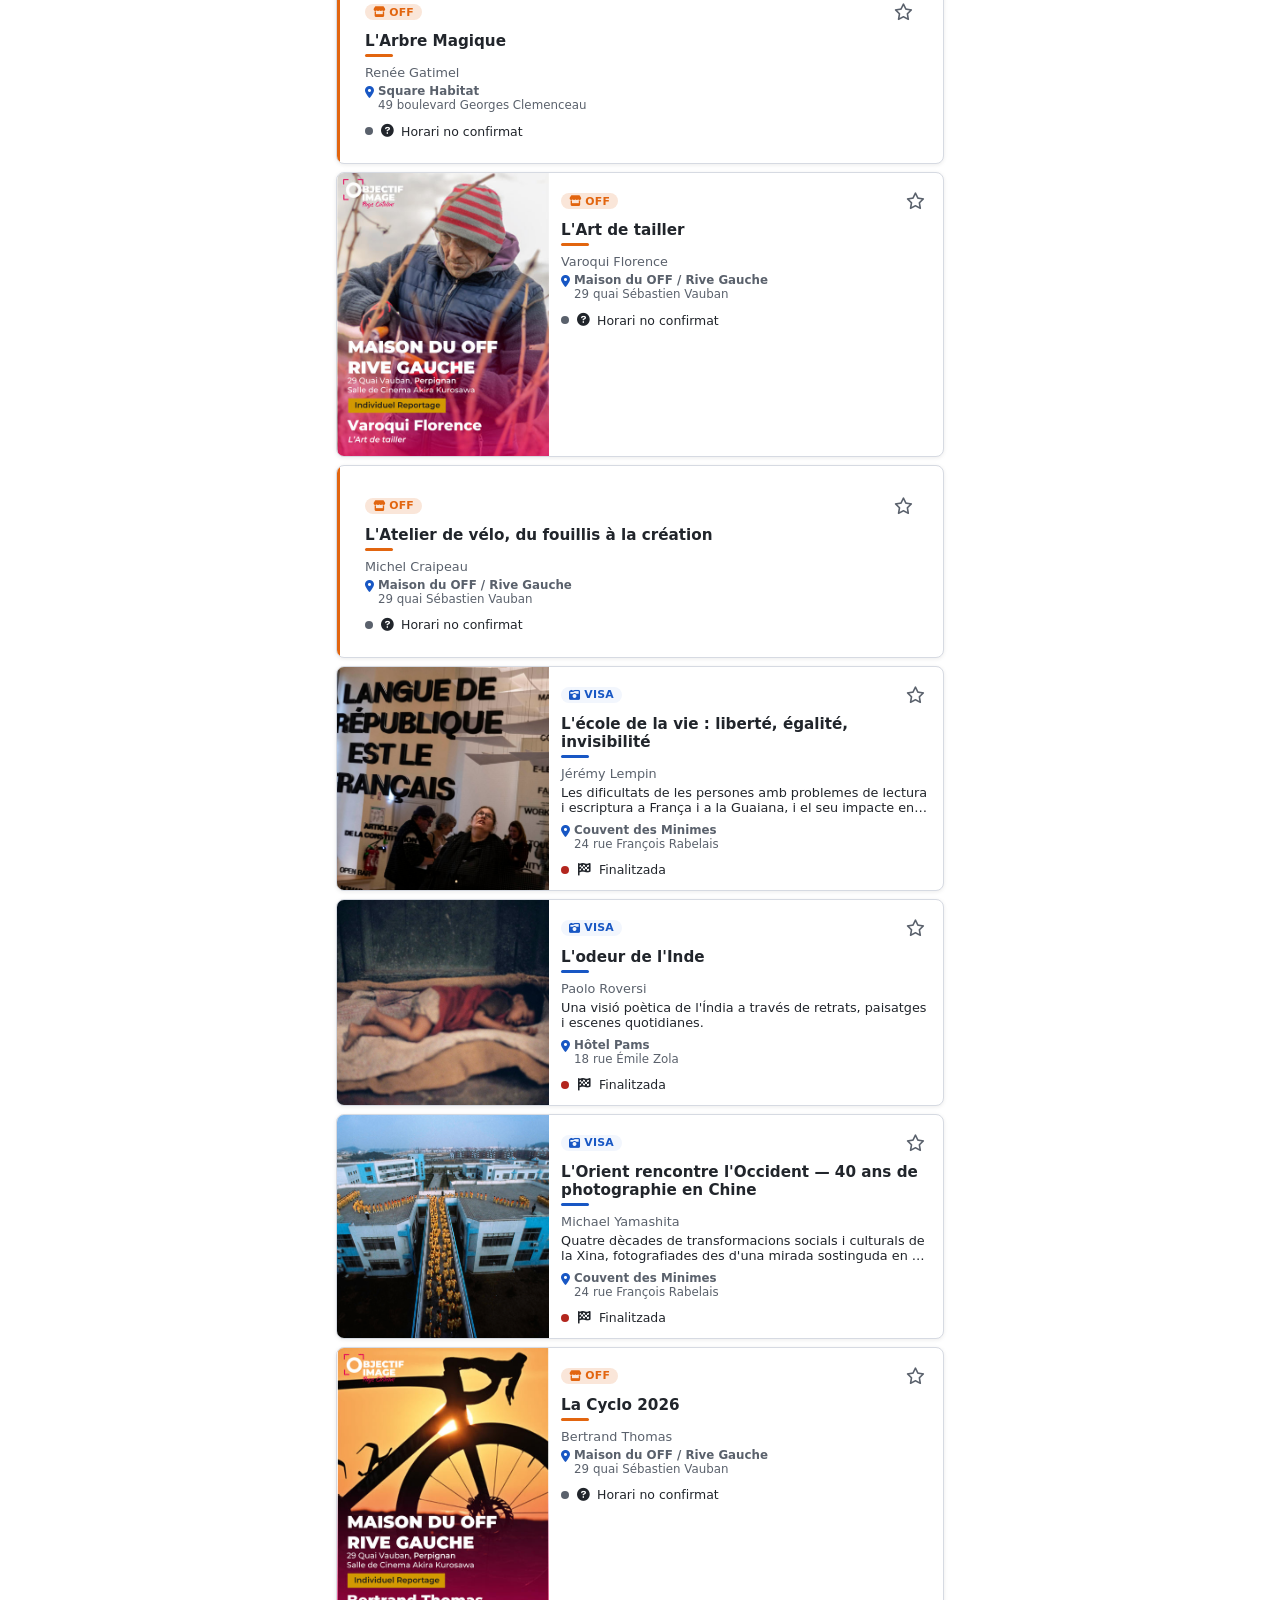
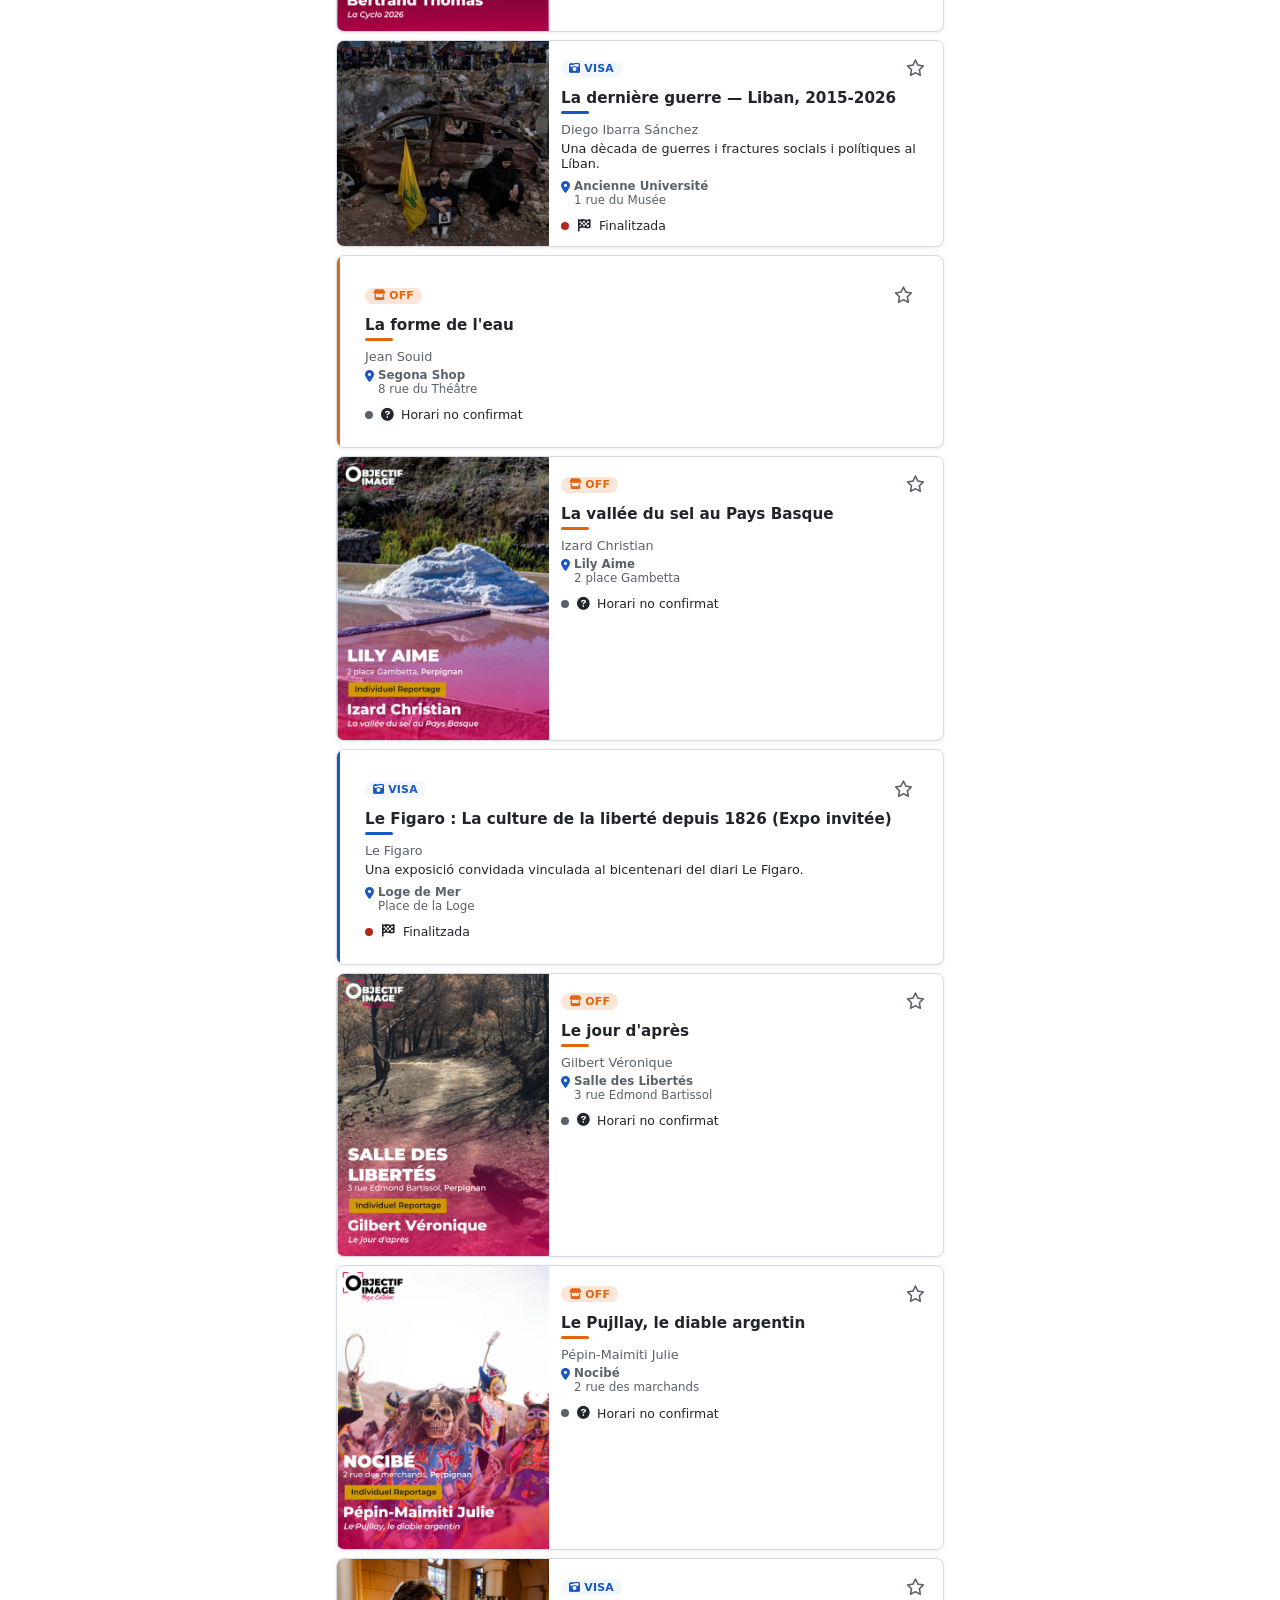
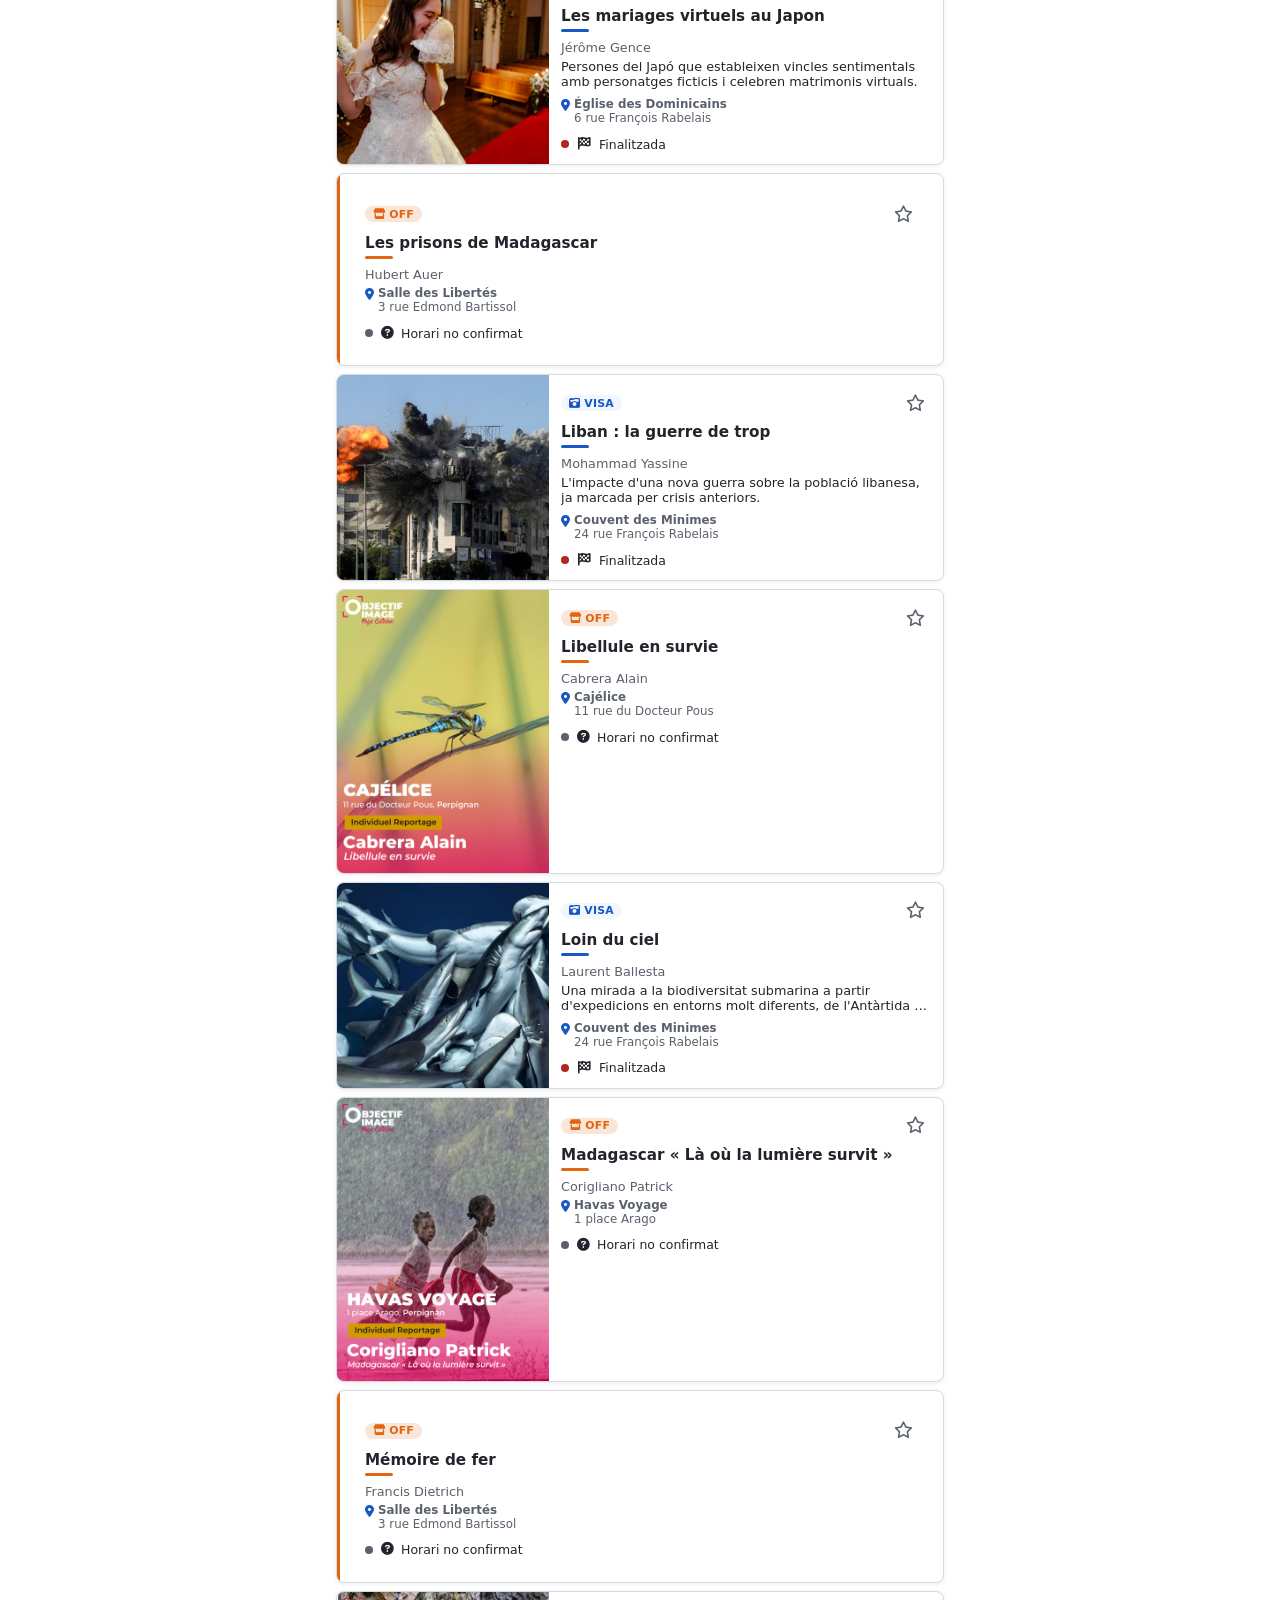
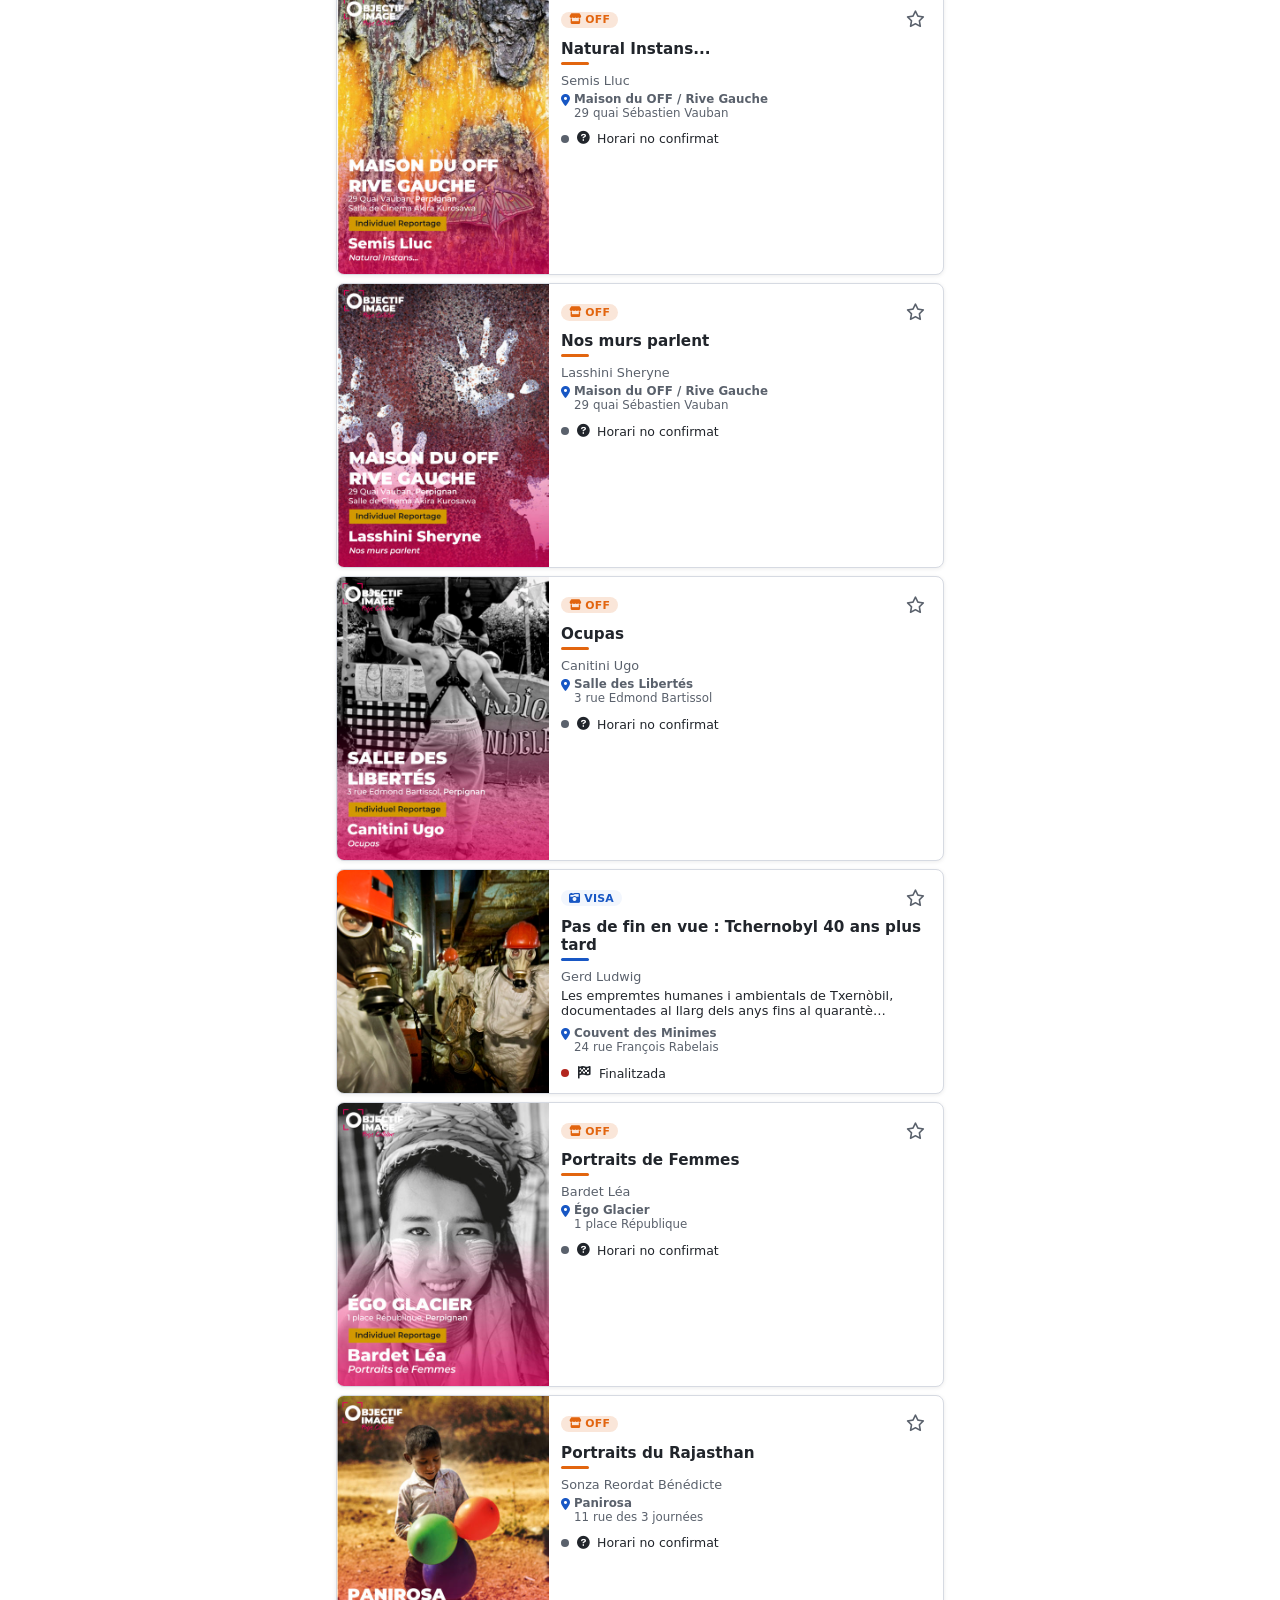
==== commit d191422b: "Botó de mida de lletra, adreces amb salt de línia, sense scroll lateral i capçalera sense icona - No" ====
--- a/explora.html
+++ b/explora.html
@@ -33,12 +33,14 @@
 
   <header class="voff-header-wrap">
     <div class="ds-site-header">
-      <div class="ds-site-header__logo-wrap">
-        <img class="ds-site-header__logo" src="assets/icons/icon.svg" alt="" aria-hidden="true">
-      </div>
       <div class="ds-site-header__text">
         <p class="ds-site-header__title">Visa 2026 i VISA OFF</p>
         <p class="ds-site-header__subtitle">Explora &middot; tot el catàleg</p>
+      </div>
+      <div class="voff-header__actions">
+        <button class="ds-icon-button voff-header__fontsize-btn" id="btn-fontsize" type="button" aria-label="Augmenta la mida de la lletra">
+          <i class="fa-solid fa-text-height" aria-hidden="true"></i>
+        </button>
       </div>
     </div>
   </header>
@@ -84,6 +86,7 @@
     <div class="ds-modal__body" id="dlg-fitxa-body"></div>
   </dialog>
 
+  <script src="js/fontsize.js"></script>
   <script src="js/explora.js"></script>
 </body>
 </html>
--- a/assets/css/app.css
+++ b/assets/css/app.css
@@ -2,7 +2,7 @@
    Visa+OFF Perpinyà — afegits propis (per sobre del design-system
    compartit). Mòbil-first: dissenyat a 390px, comprovat a 320/360/430
    i escriptori. Tot fa servir els tokens --ds-color-x / --ds-space-x
-   de la skin activa, amb UN sol override local (vegeu just sota).
+   de la skin activa, amb els overrides locals següents.
    ============================================================ */
 
 /* Override local, només d'aquesta app: fons blanc en lloc del gris
@@ -13,7 +13,30 @@
   --ds-color-bg: #ffffff;
 }
 
-/* ── Capçalera (.ds-site-header del design-system, sticky, amb logo) ── */
+/* Evita el desplaçament lateral accidental en gestos tàctils (un
+   fregament vertical una mica en diagonal no ha d'arrossegar la
+   pàgina cap als costats) — només desplaçament vertical a nivell de
+   pàgina. Els contenidors amb scroll horitzontal intencionat
+   (.voff-filters, .voff-map-filters) no en depenen: mantenen el seu
+   propi comportament tàctil per defecte. */
+html, body {
+  overflow-x: hidden;
+  touch-action: pan-y pinch-zoom;
+}
+
+/* Mida de lletra (accessibilitat, botó a la capçalera — js/fontsize.js).
+   Escala el font-size arrel: com que tot el design-system està
+   dimensionat en rem, un sol canvi aquí escala text, espaiats i icones
+   de tota l'app de manera coherent. */
+html.voff-text-lg { font-size: 112.5%; }
+html.voff-text-xl { font-size: 125%; }
+
+/* ── Capçalera (.ds-site-header del design-system, sticky, sense logo) ──
+   S'ha tret el logo-wrap (icona) per estalviar alçada: el bloc de text
+   queda com a primer element, per això es neutralitza el separador
+   (border-left en escriptori / border-top en mòbil quan la capçalera
+   passa a columna) que el design-system afegia per marcar-lo respecte
+   al logo — ja no té sentit sense cap element abans. */
 .voff-header-wrap {
   position: sticky;
   top: 0;
@@ -22,17 +45,13 @@
 }
 
 .voff-header-wrap .ds-site-header {
-  padding: var(--ds-space-3) var(--ds-space-4);
-}
-
-.voff-header-wrap .ds-site-header__logo-wrap {
-  min-width: 40px;
-  min-height: 36px;
-  padding: var(--ds-space-1) var(--ds-space-2);
-}
-
-.voff-header-wrap .ds-site-header__logo {
-  height: 20px;
+  padding: var(--ds-space-2) var(--ds-space-4);
+  gap: var(--ds-space-2);
+}
+
+.voff-header-wrap .ds-site-header__text {
+  border: none;
+  padding: 0;
 }
 
 .voff-header-wrap .ds-site-header__title {
@@ -49,17 +68,21 @@
   text-overflow: ellipsis;
 }
 
-.voff-header-wrap .ds-site-header__tagline {
-  margin: 1px 0 0;
-  font-size: 0.68rem;
-  font-weight: 600;
-  color: var(--ds-color-accent);
-  letter-spacing: 0.02em;
-}
-
-.voff-header__date-btn {
+/* Contenidor dels botons d'acció de la capçalera (data/planificació,
+   mida de lletra…) — un sol element de flex perquè, quan la capçalera
+   passa a columna en mòbil (media query més avall), els botons quedin
+   junts en una mateixa fila en lloc d'un per línia. */
+.voff-header__actions {
+  display: flex;
+  align-items: center;
+  gap: var(--ds-space-2);
   flex-shrink: 0;
   margin-left: auto;
+}
+
+.voff-header__date-btn,
+.voff-header__fontsize-btn {
+  flex-shrink: 0;
 }
 
 /* Filtres visibles (Tots/Visa/OFF) + desplegable de filtres addicionals. */
@@ -171,6 +194,8 @@
 .voff-card__imgcol {
   flex: 0 0 35%;
   align-self: stretch;
+  display: block;
+  cursor: pointer;
 }
 .voff-card__imgcol img {
   width: 100%;
@@ -267,6 +292,17 @@
 }
 .voff-card__venue i { margin-top: 2px; flex-shrink: 0; color: var(--ds-color-primary); }
 
+/* Nom de la seu + adreça, en línies separades dins la mateixa columna
+   (min-width:0 perquè pugui encongir dins del flex i faci salt de
+   línia en lloc de sortir de la targeta/pantalla). */
+.voff-card__venue-text {
+  display: flex;
+  flex-direction: column;
+  min-width: 0;
+}
+.voff-card__venue-name { font-weight: 600; }
+.voff-card__venue-address { white-space: normal; overflow-wrap: anywhere; }
+
 .voff-card__status { font-size: 0.78rem; }
 
 /* ── Control de geolocalització ── */
@@ -469,6 +505,14 @@
 }
 .voff-explora-toolbar__venue { flex: 1; min-width: 0; }
 .voff-results-pill { flex-shrink: 0; white-space: nowrap; }
+
+/* Distintiu de circuit OFF: badge.css no porta variant --accent —
+   override local només per a aquesta app (Visa=primary/blau ja
+   existent, OFF=accent/taronja, coherent amb la resta de l'app). */
+.voff-badge--off {
+  background: color-mix(in srgb, var(--ds-color-accent) 16%, var(--ds-color-surface));
+  color: var(--ds-color-accent);
+}
 
 /* ── Utilitats ── */
 .voff-sr-only {
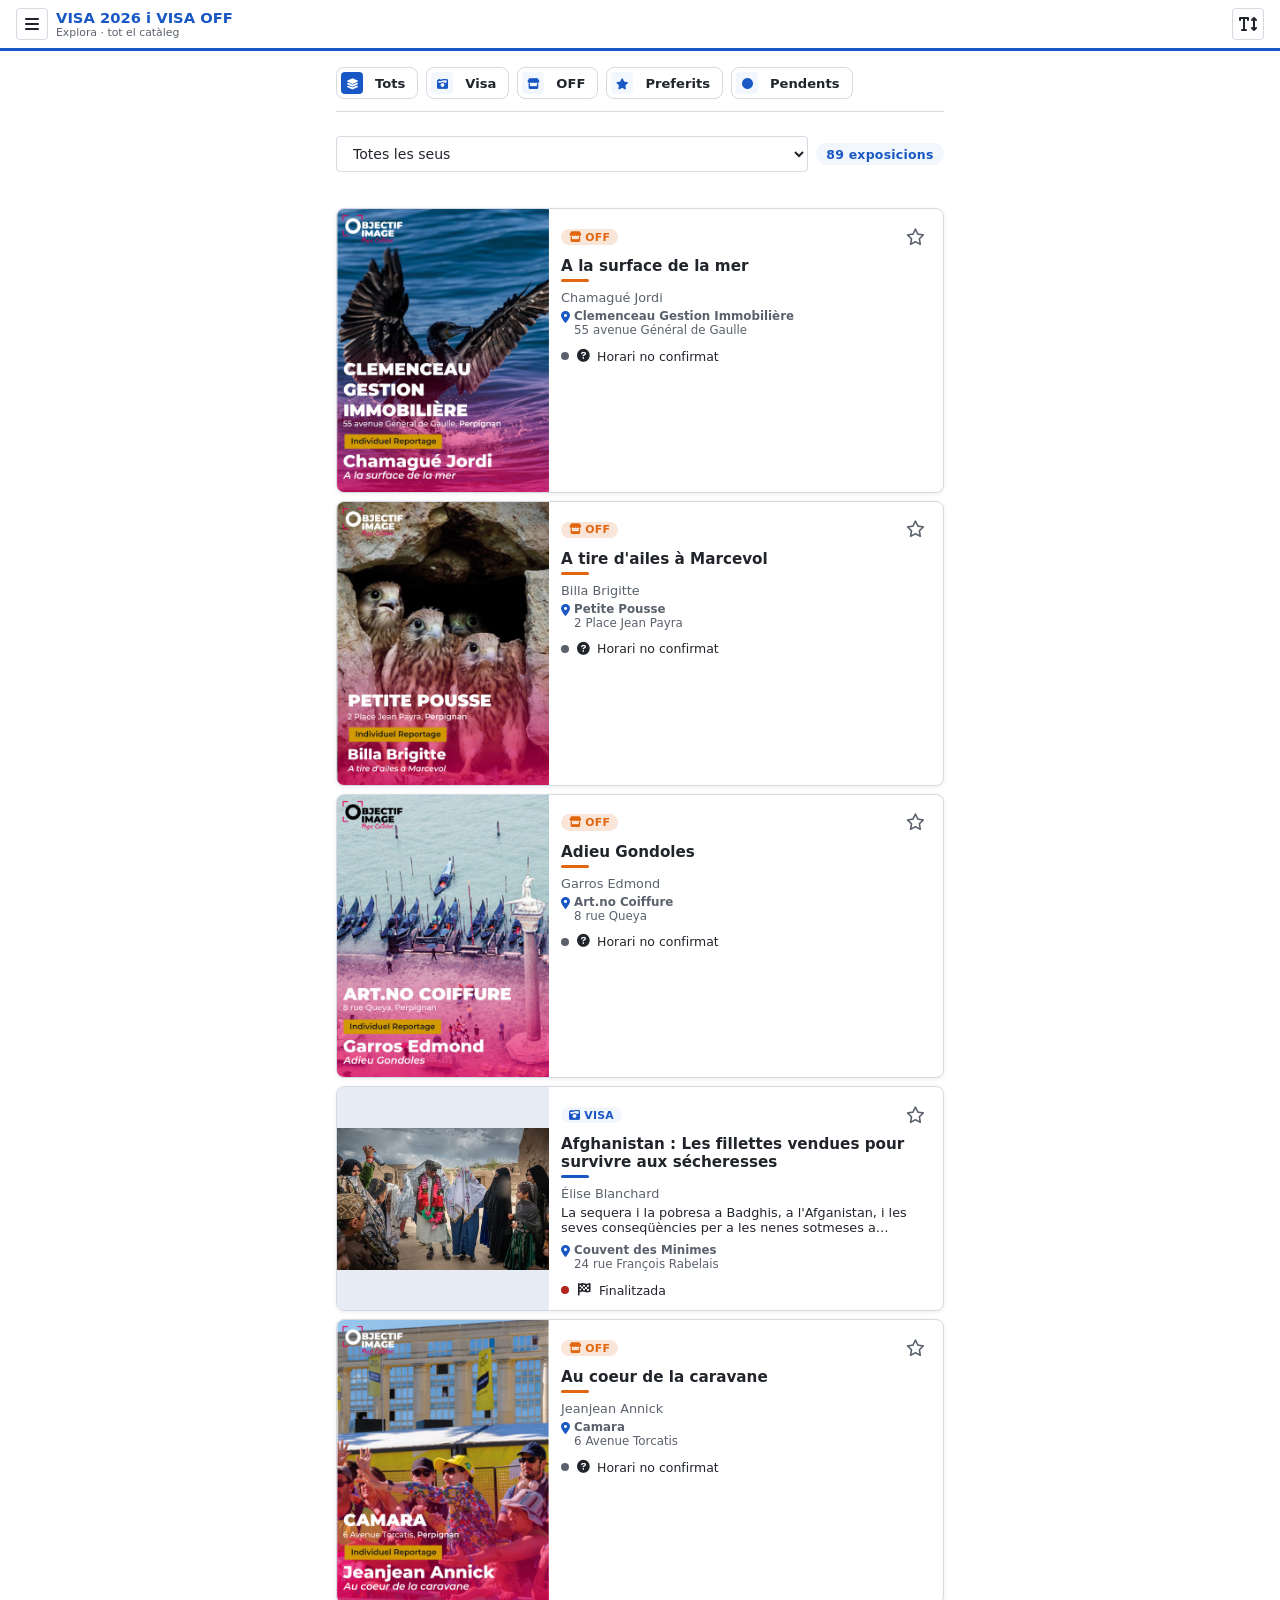
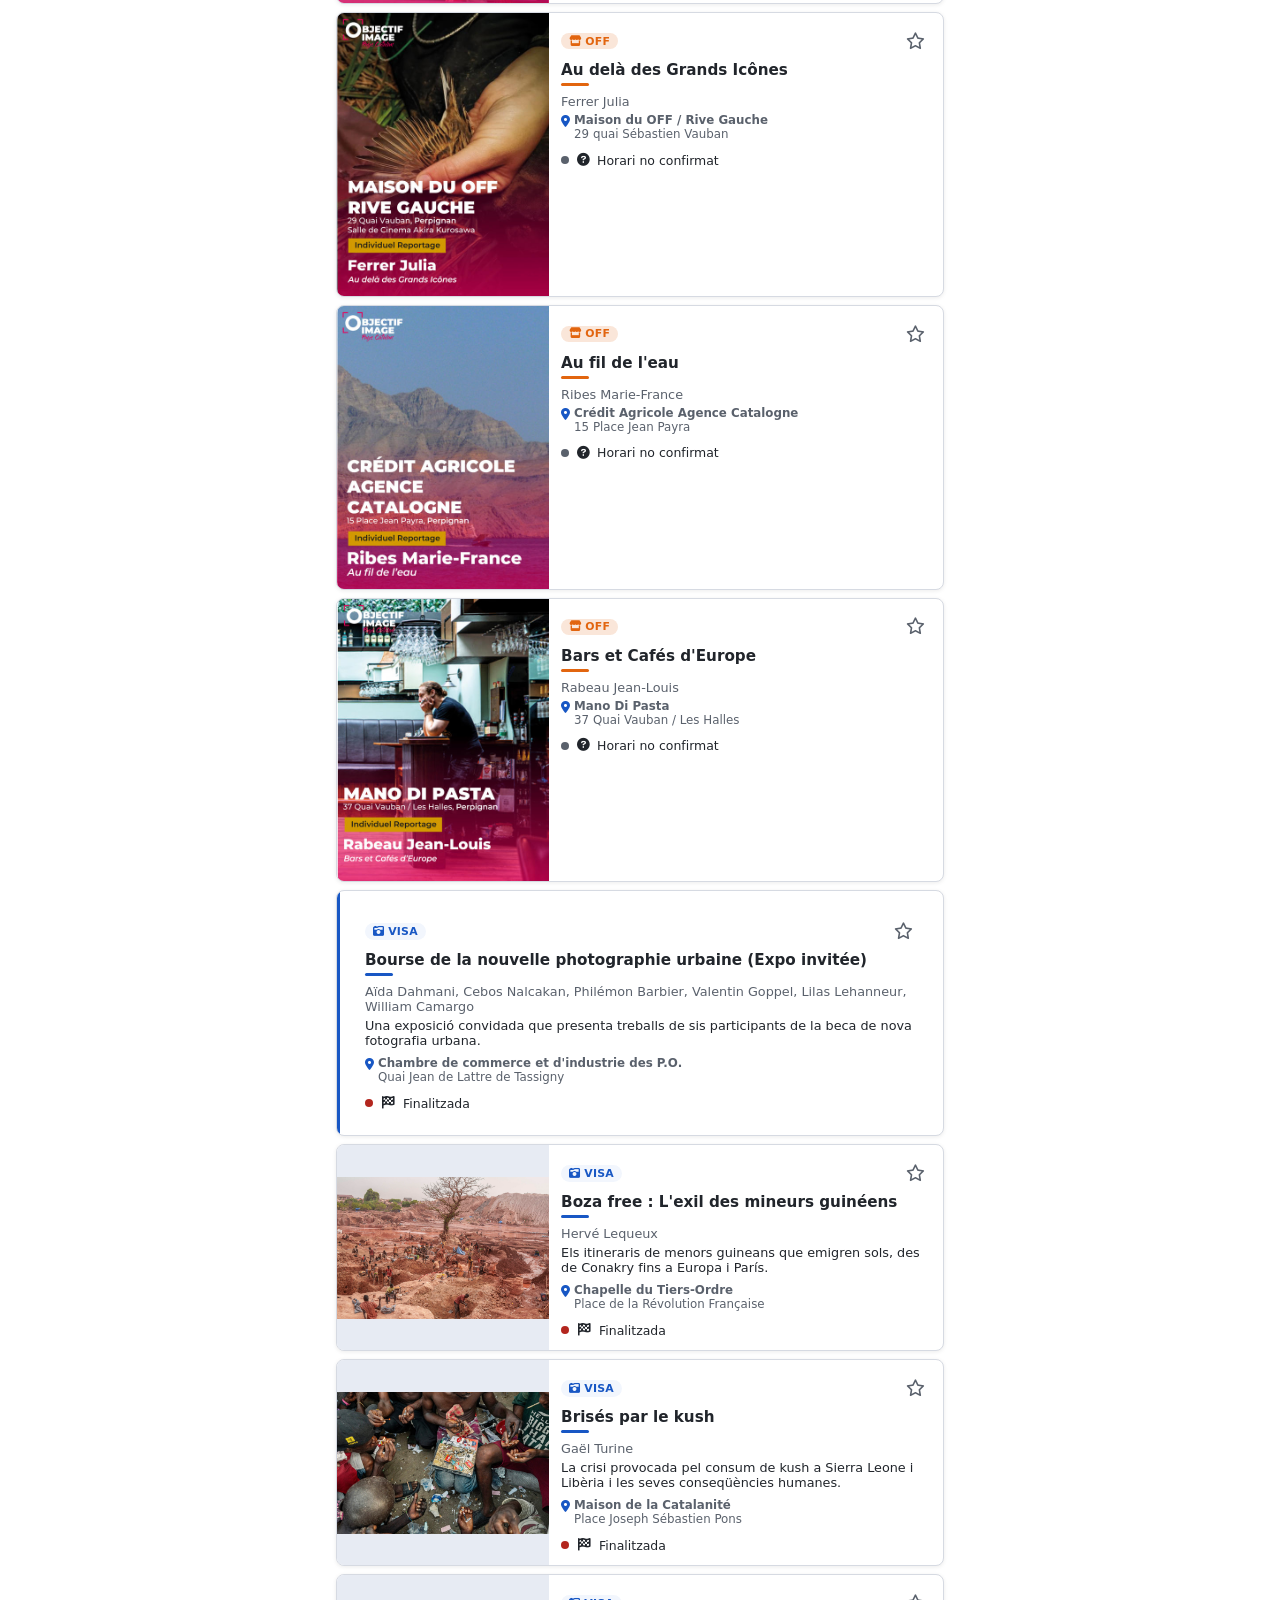
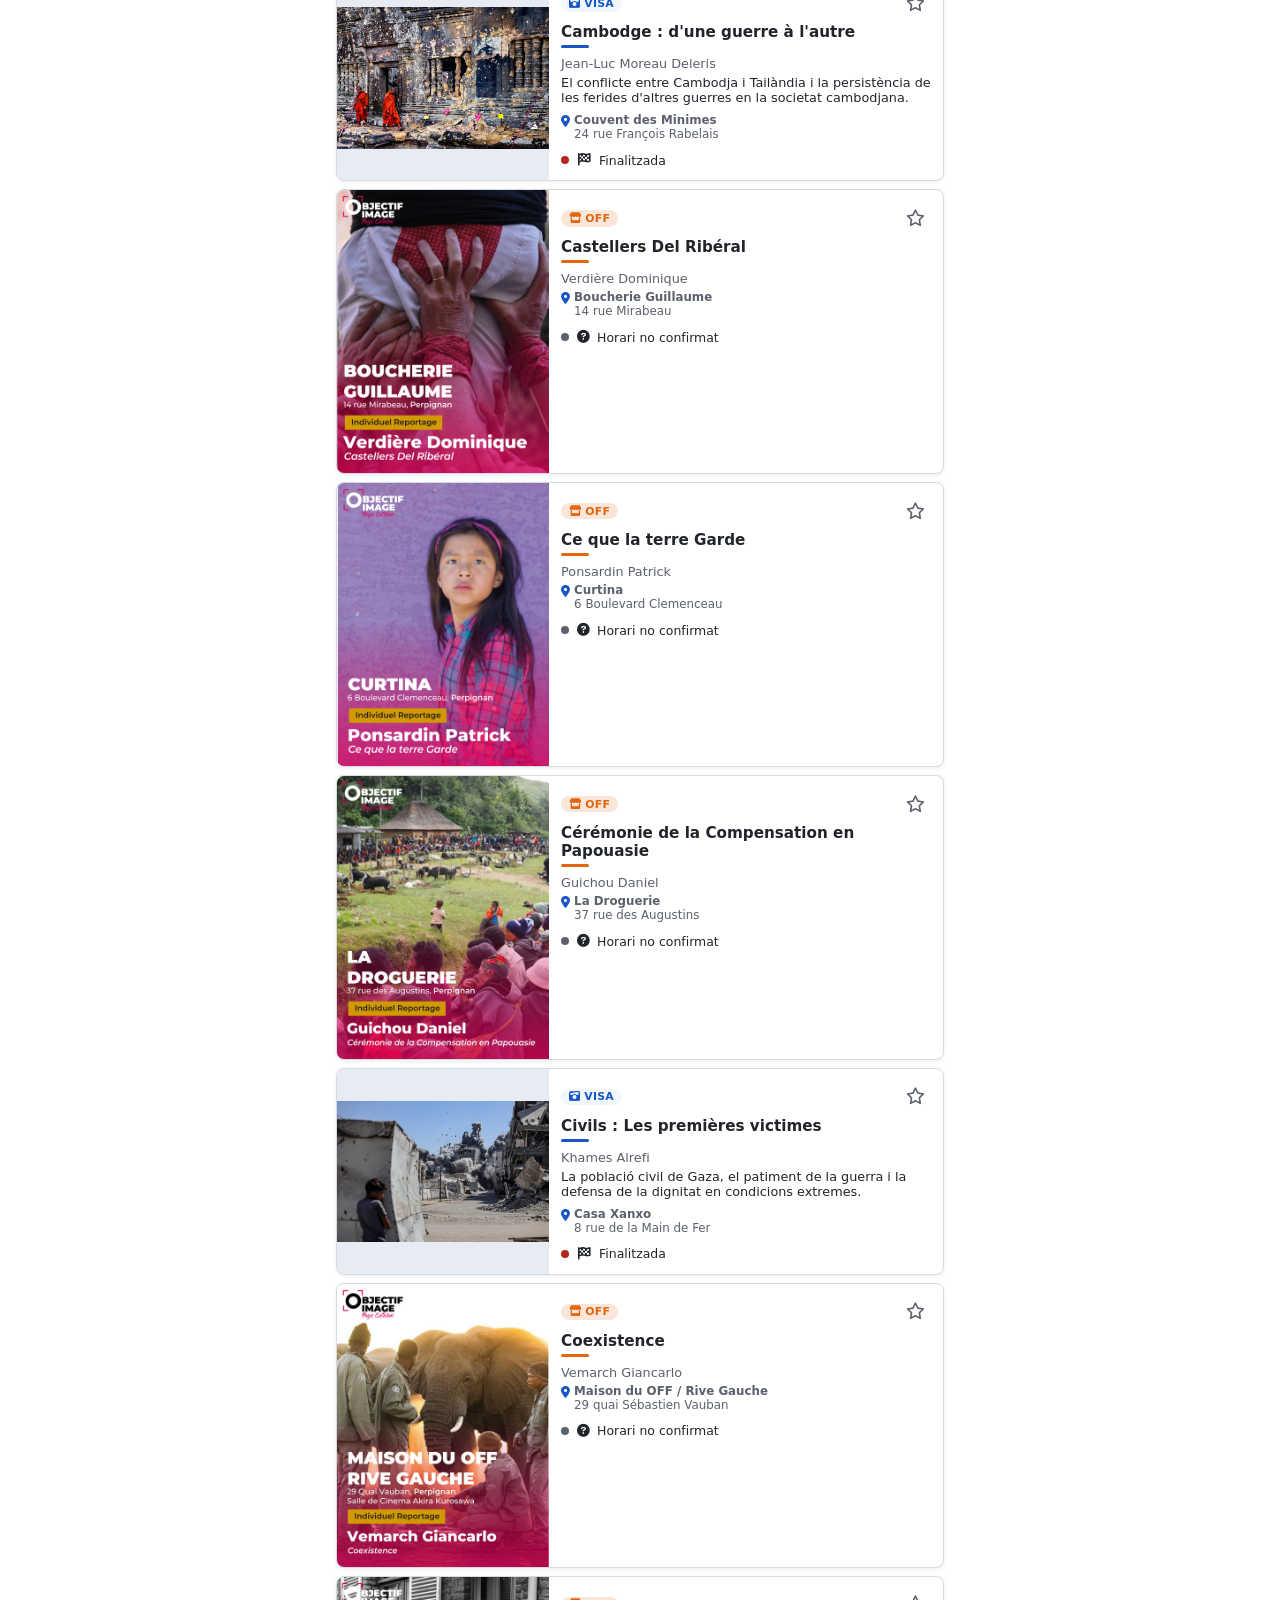
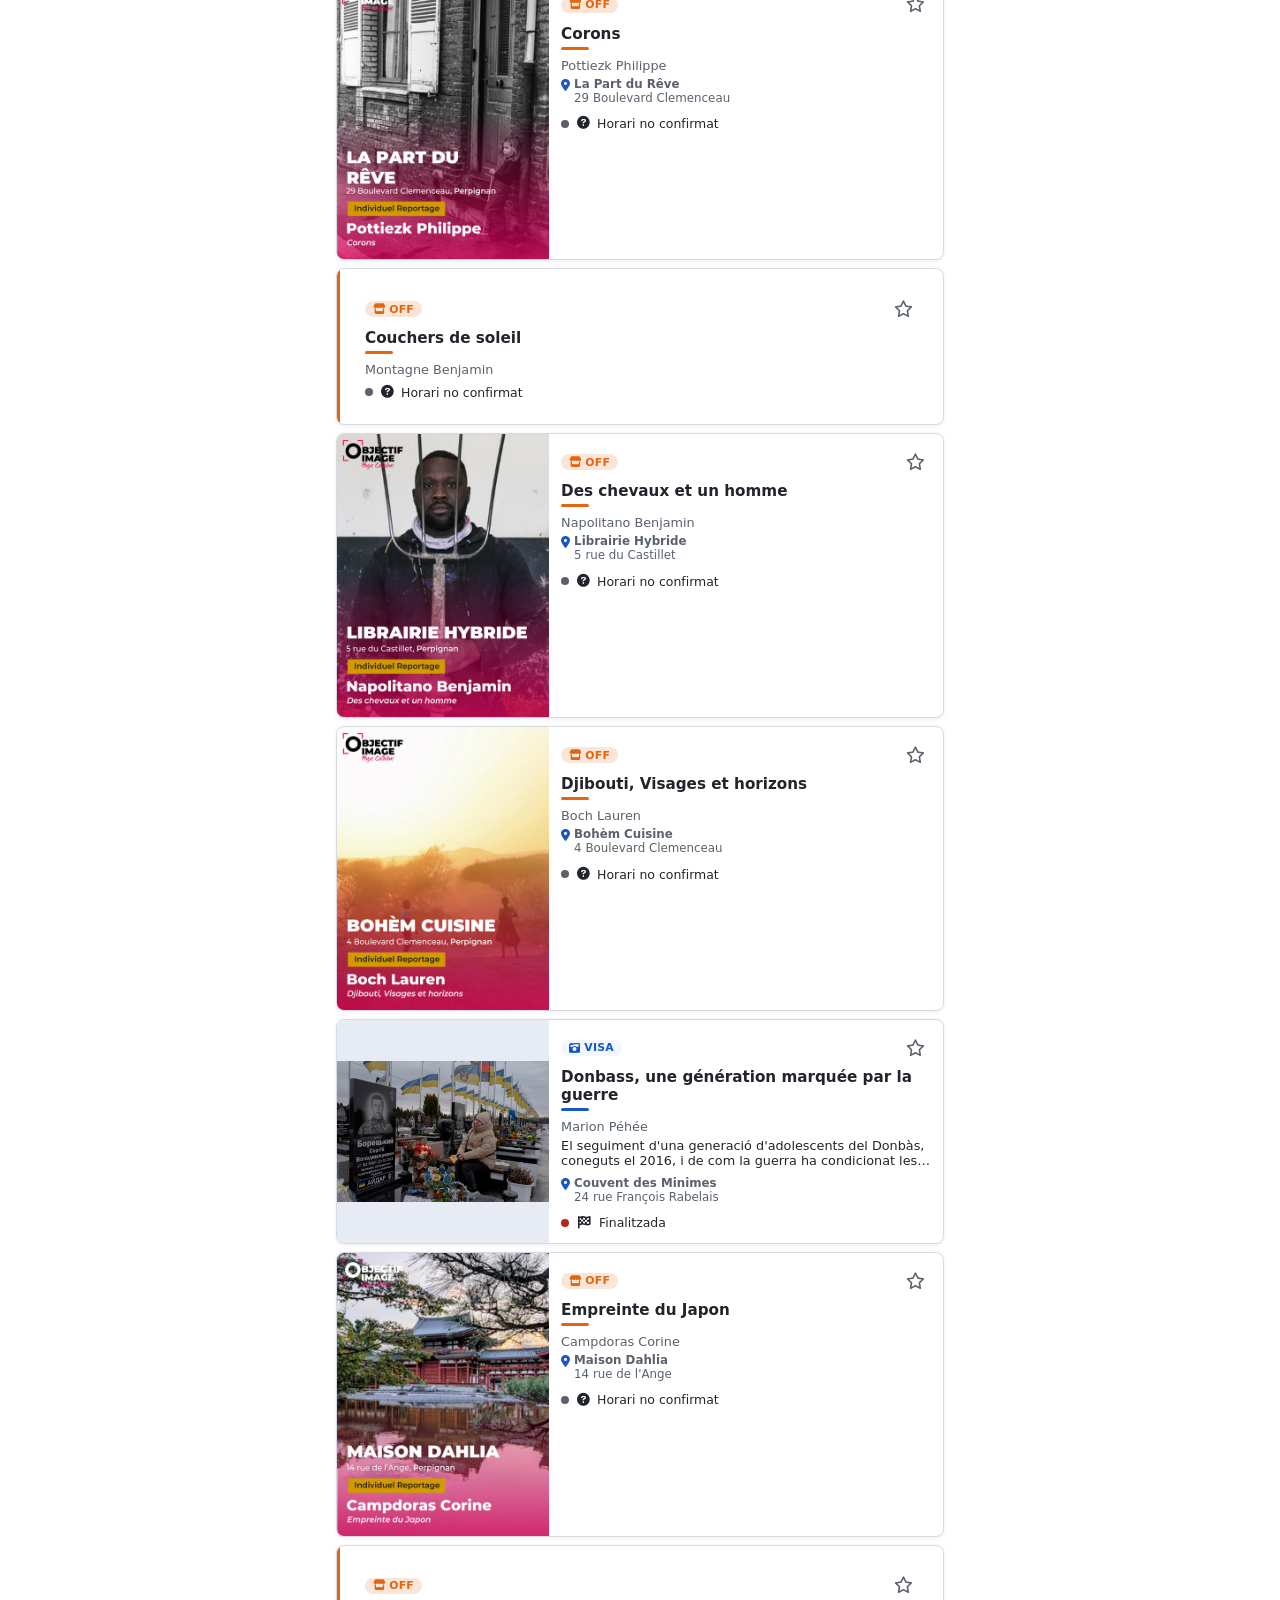
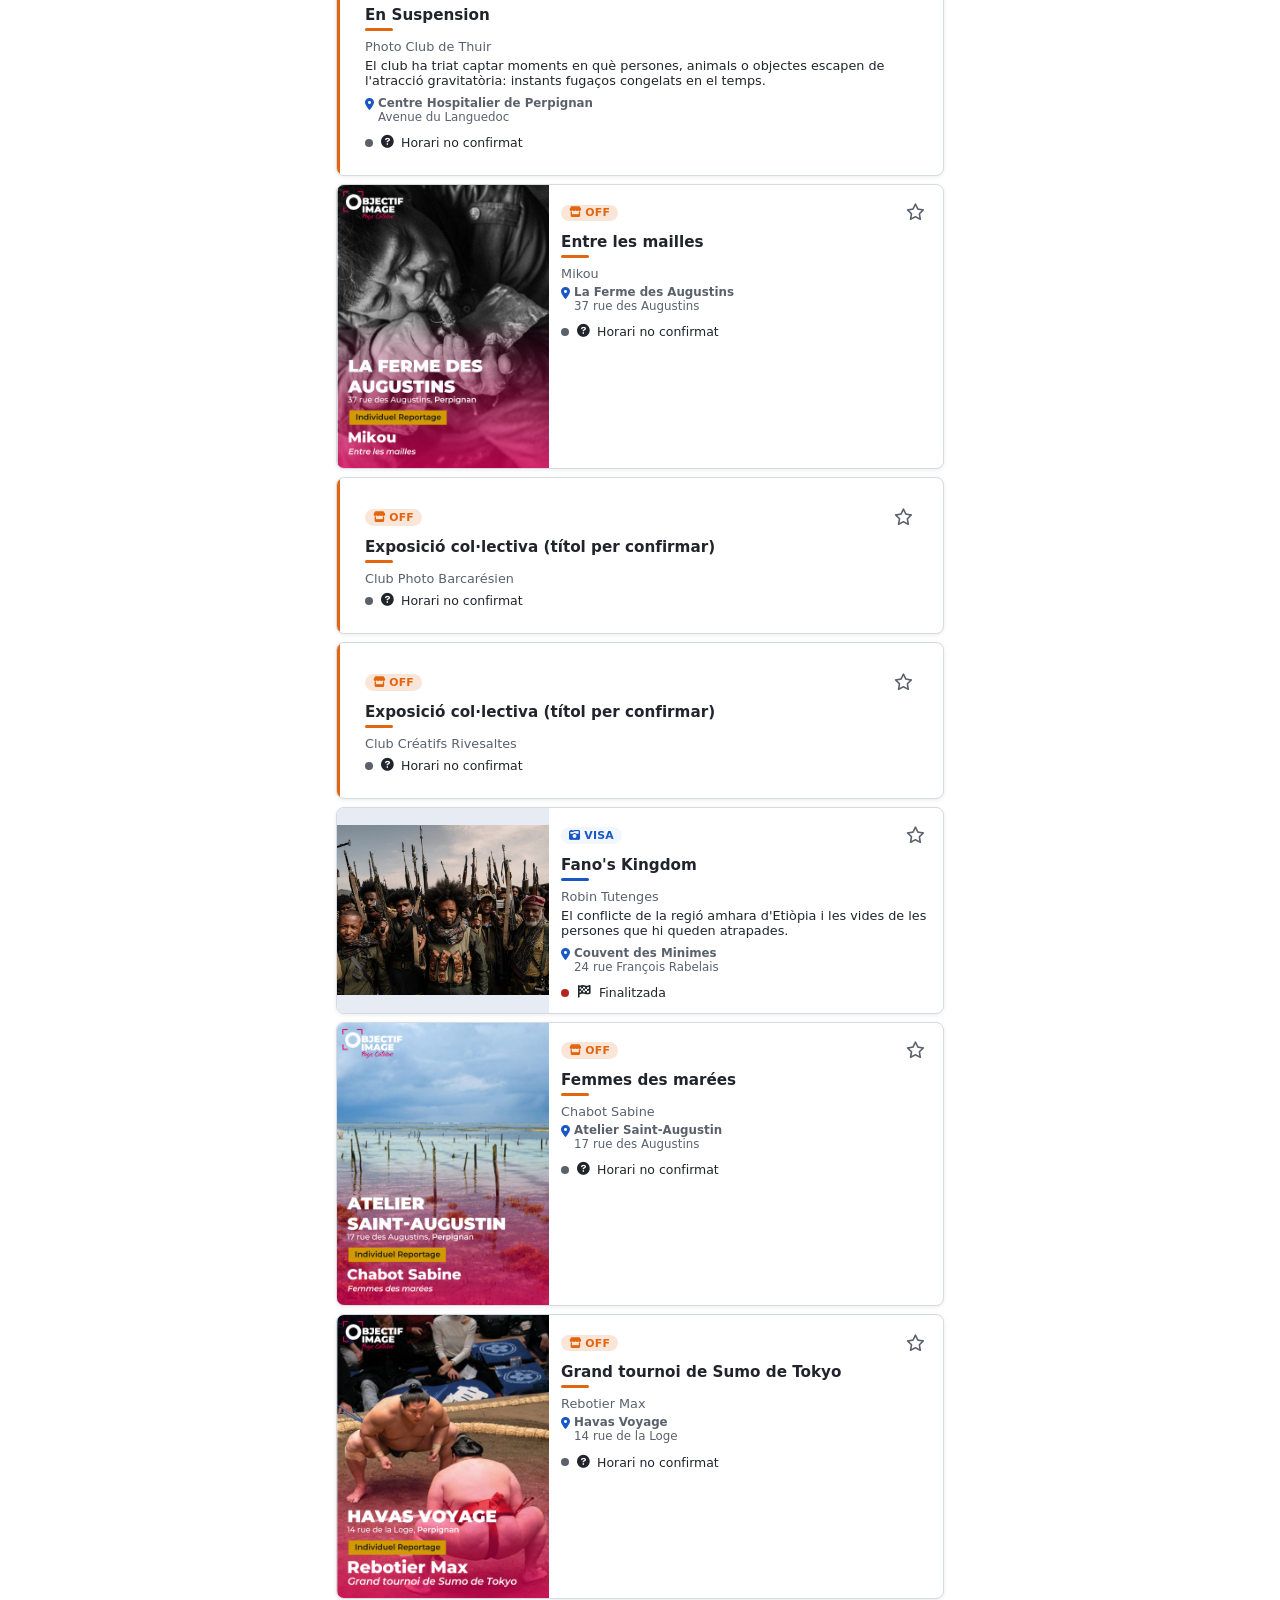
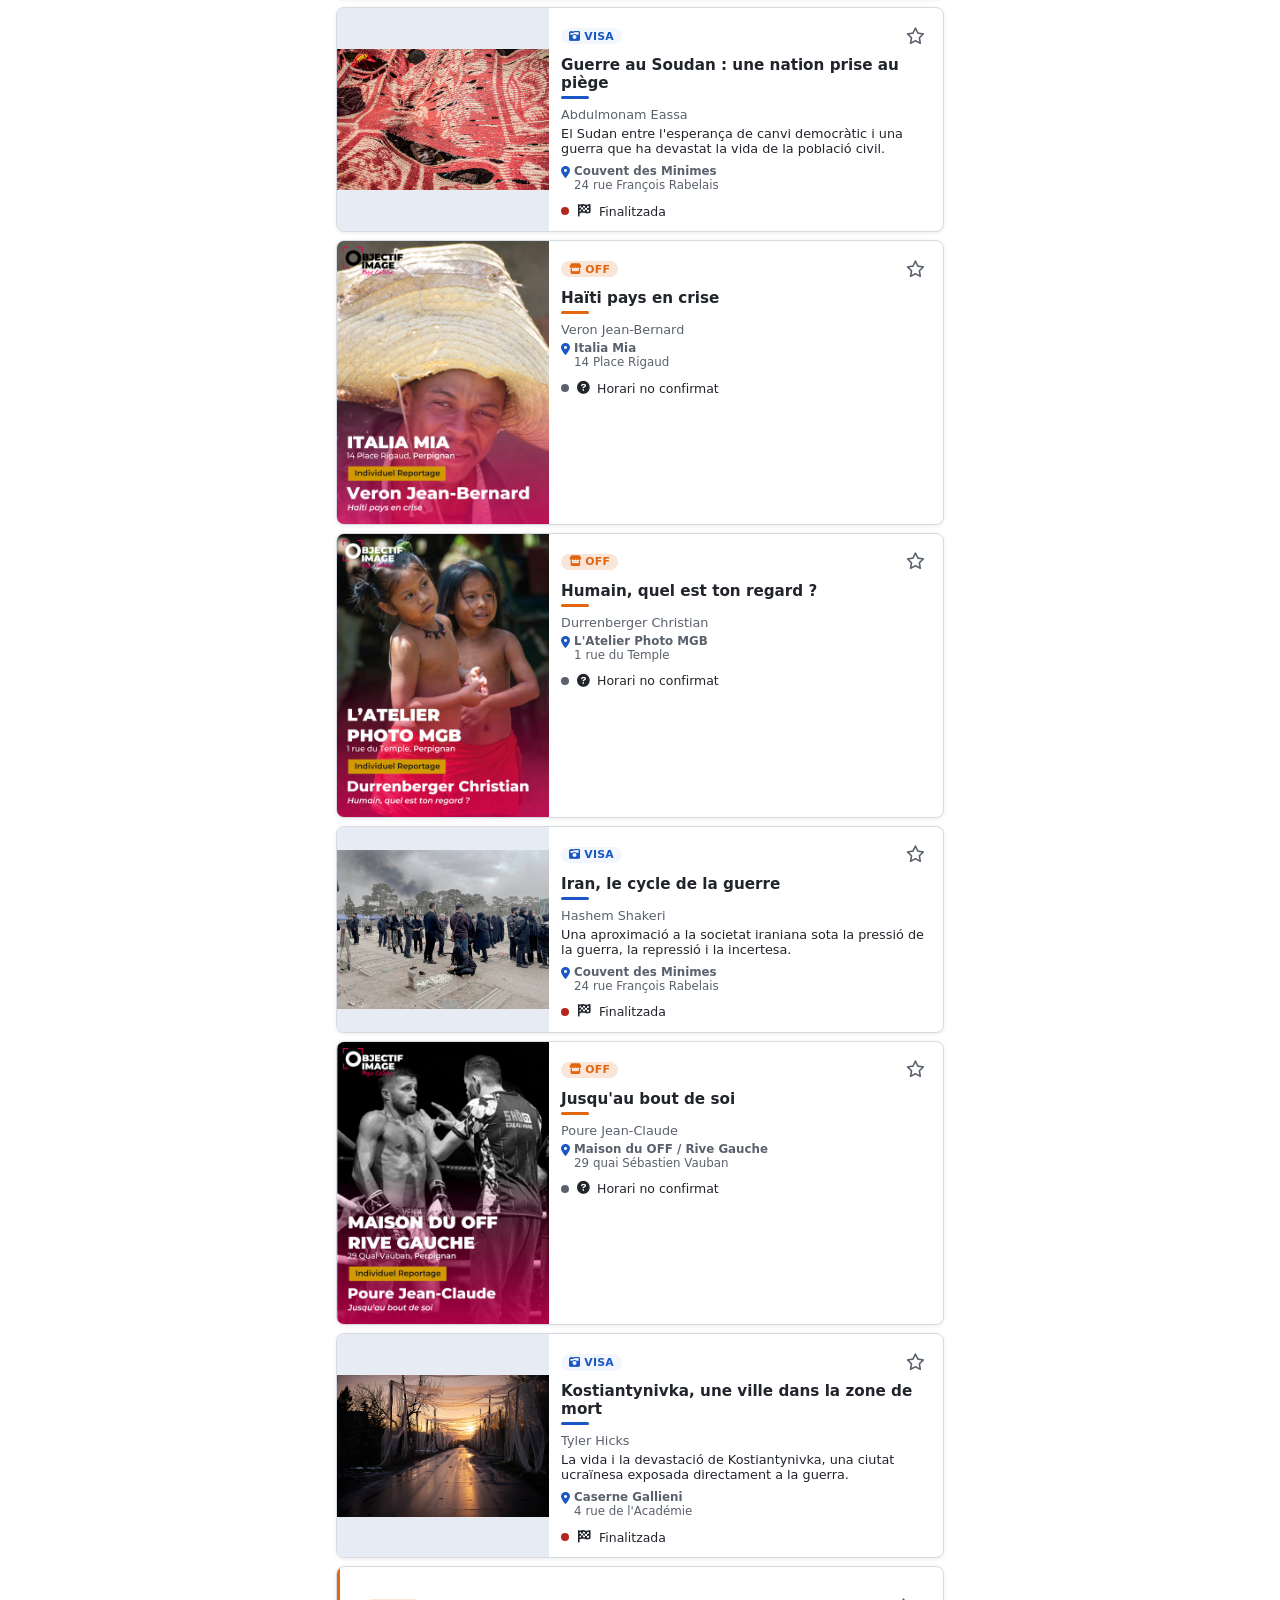
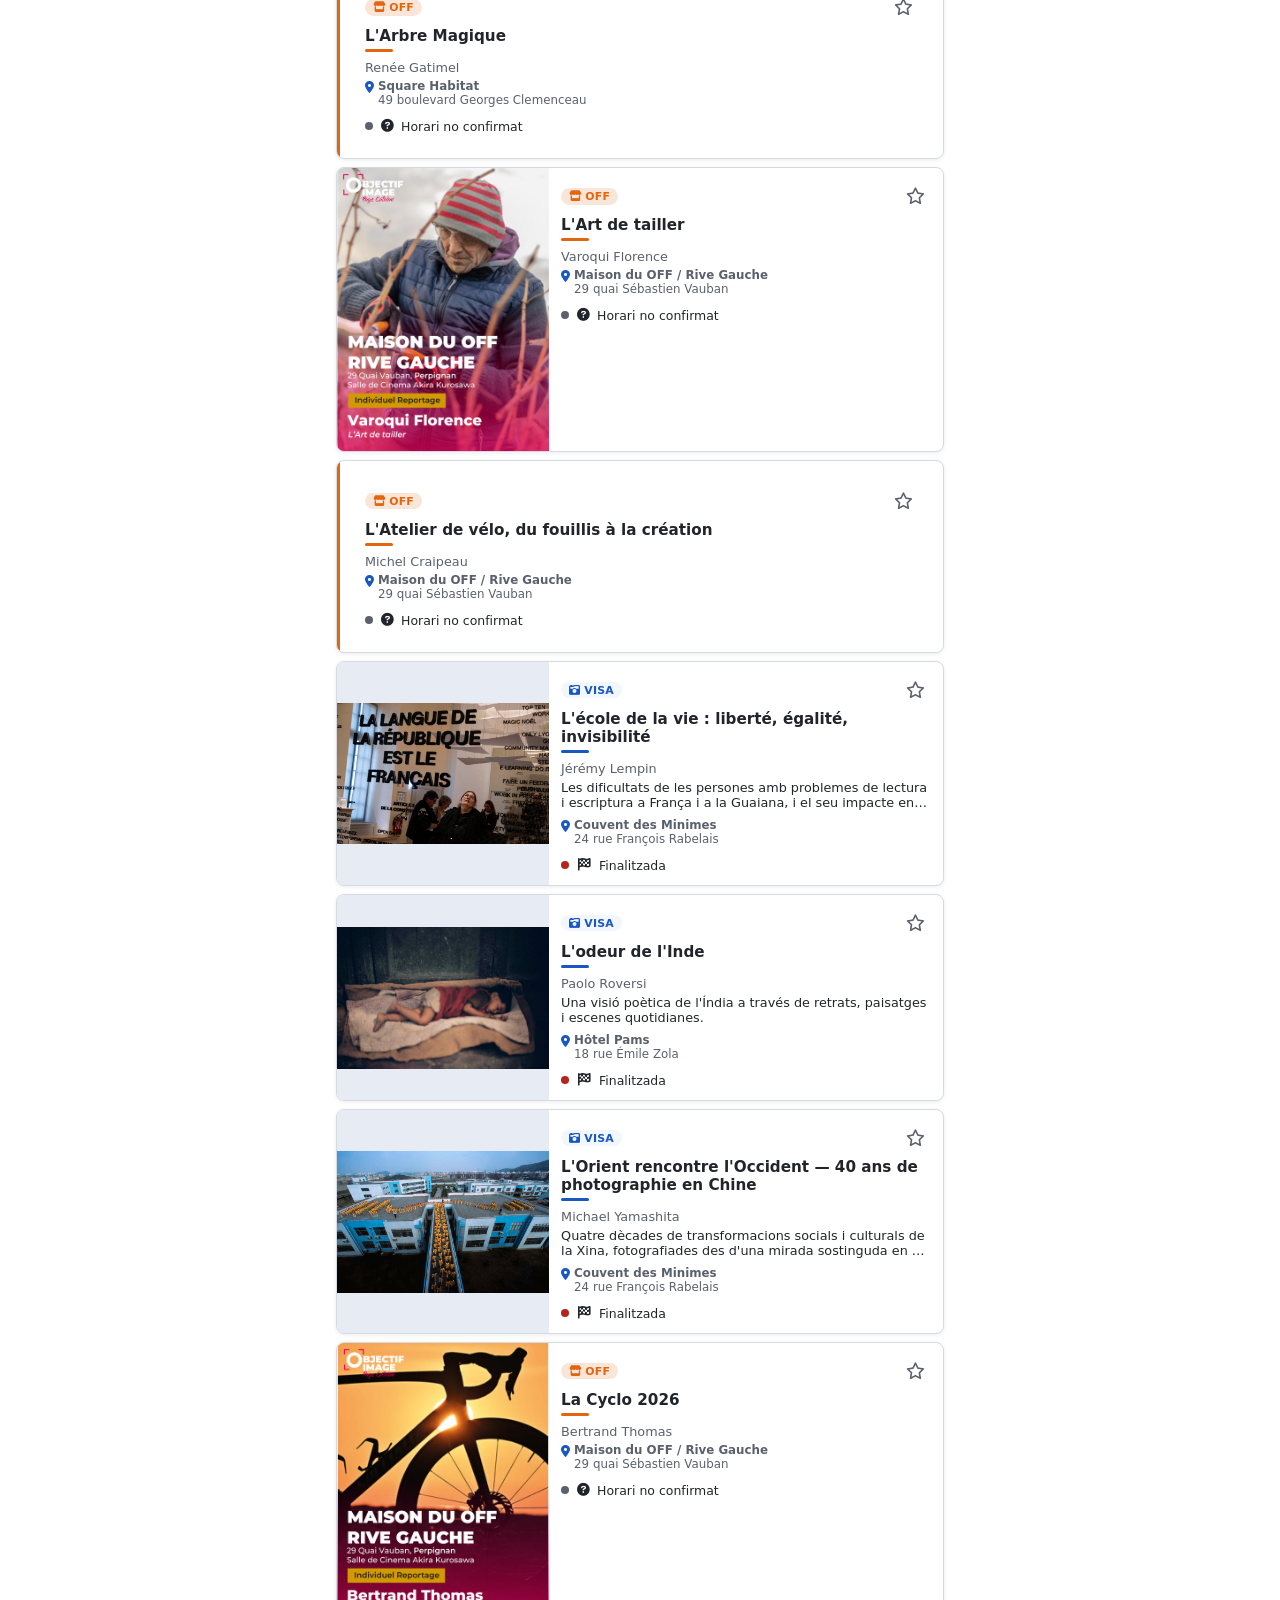
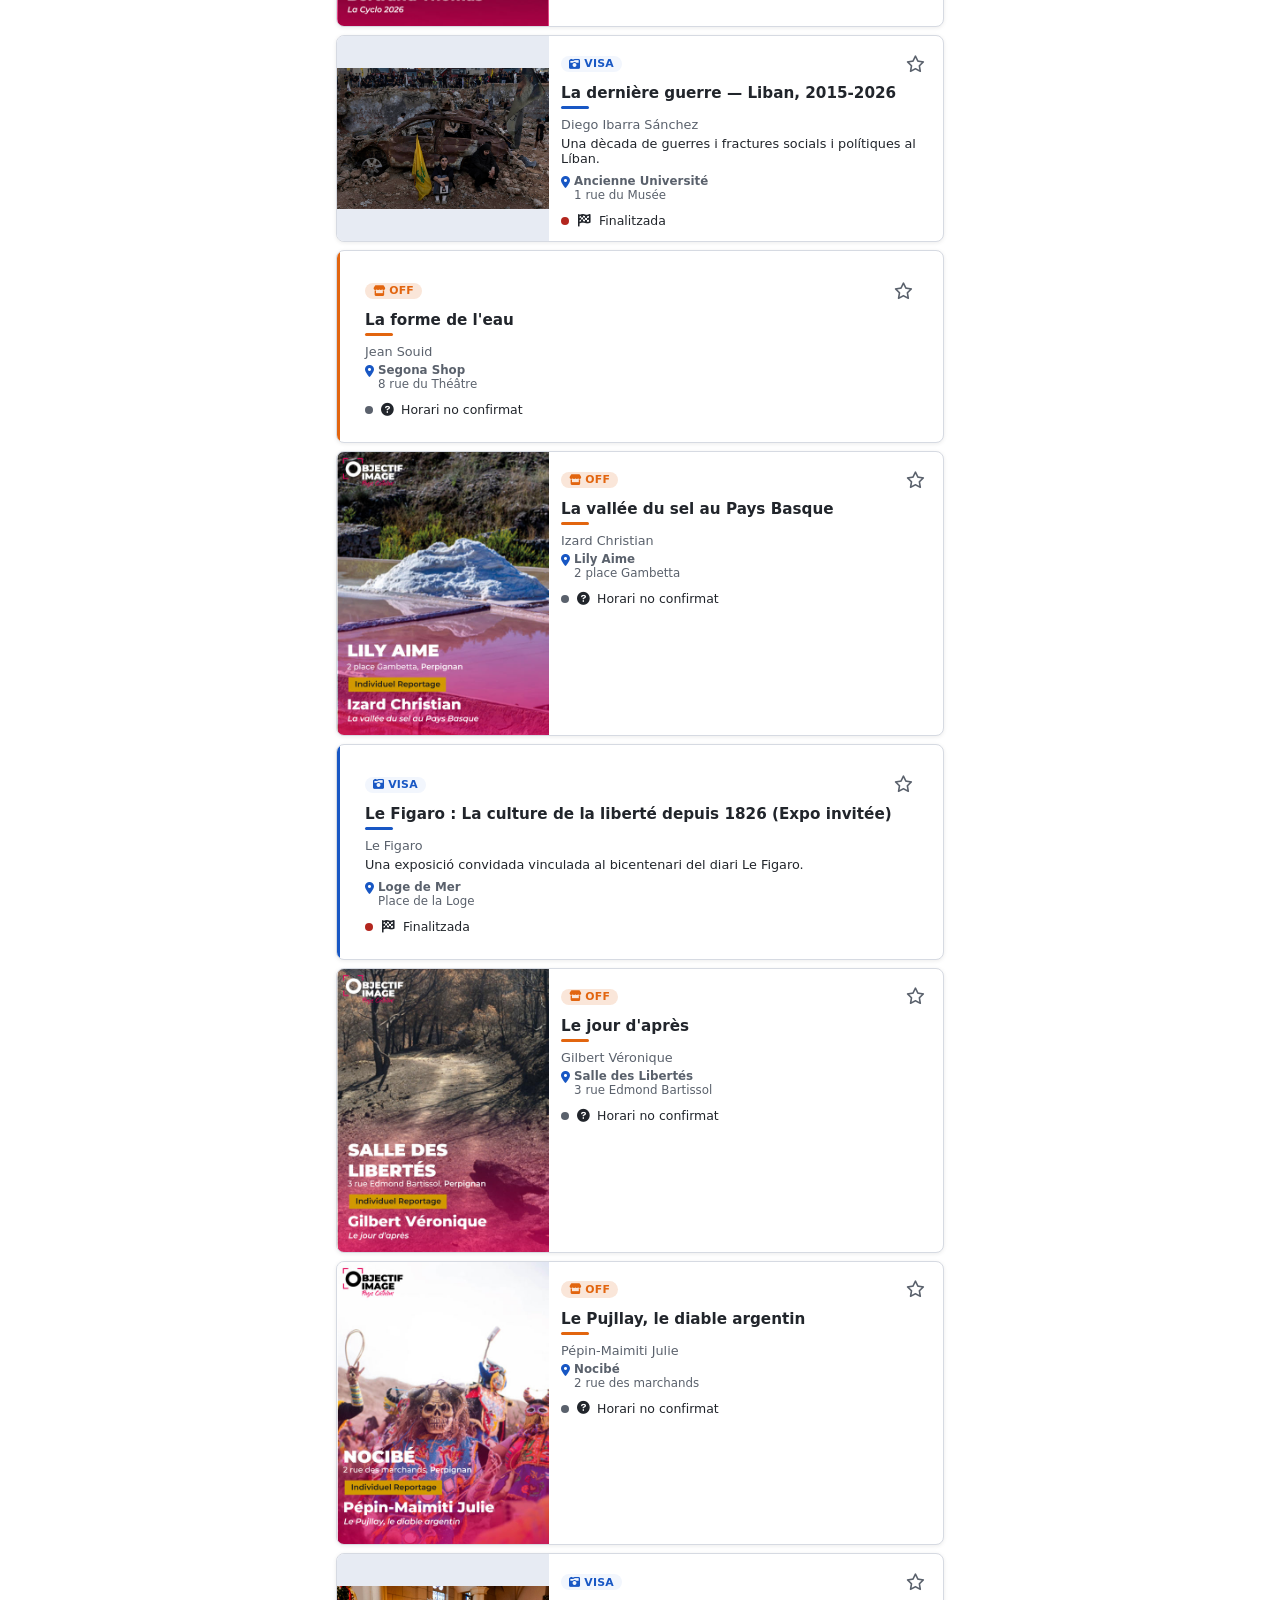
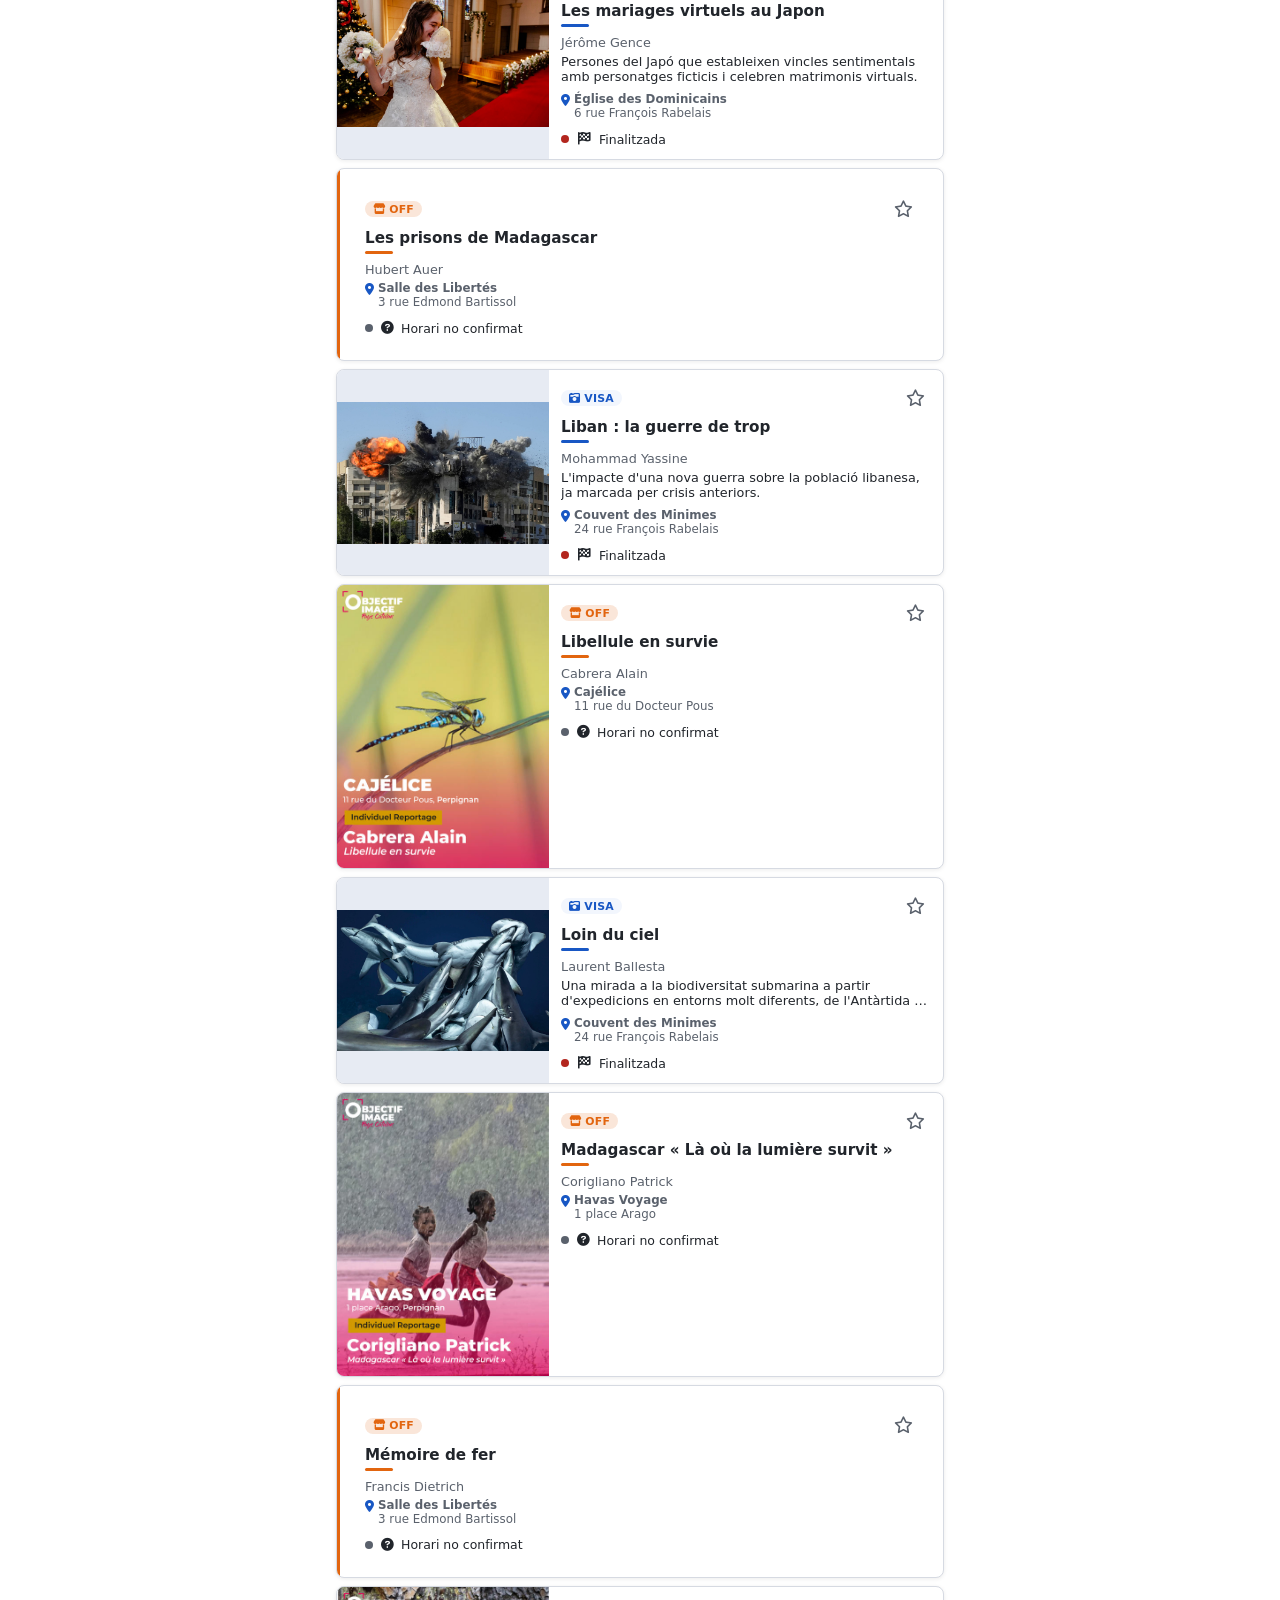
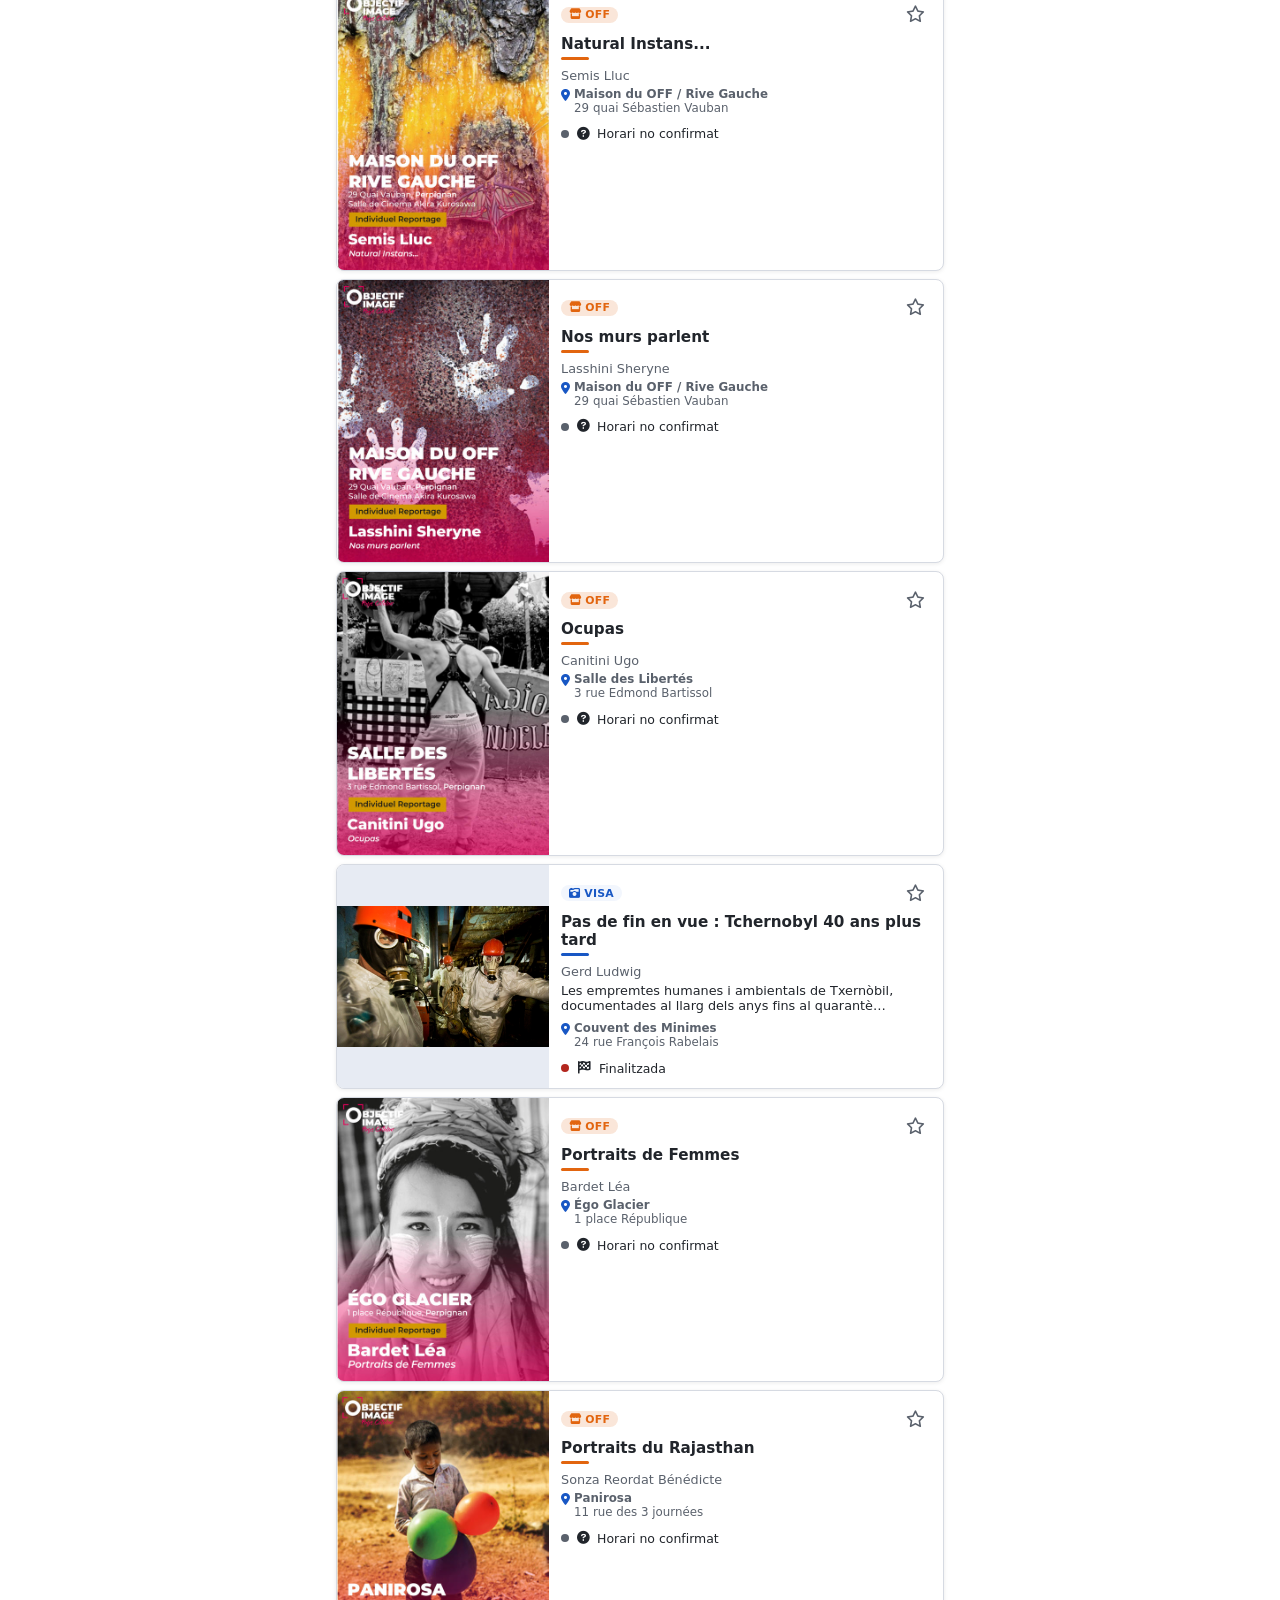
==== commit fac66b27: "Afegeix menú hamburguesa amb explicacions i amaga la tabbar (temporal) Nou botó de menú (☰) a la cap" ====
--- a/explora.html
+++ b/explora.html
@@ -33,8 +33,11 @@
 
   <header class="voff-header-wrap">
     <div class="ds-site-header">
+      <button class="ds-icon-button voff-header__menu-btn" id="btn-open-nav" type="button" aria-haspopup="dialog" aria-controls="dlg-nav" aria-label="Obre el menú de navegació">
+        <i class="fa-solid fa-bars" aria-hidden="true"></i>
+      </button>
       <div class="ds-site-header__text">
-        <p class="ds-site-header__title">Visa 2026 i VISA OFF</p>
+        <p class="ds-site-header__title">VISA 2026 i VISA OFF</p>
         <p class="ds-site-header__subtitle">Explora &middot; tot el catàleg</p>
       </div>
       <div class="voff-header__actions">
@@ -71,12 +74,54 @@
     <div id="voff-explora-list" aria-live="polite" style="display:flex; flex-direction:column; gap: var(--ds-space-2);"></div>
   </main>
 
+  <!-- Tabbar amagada temporalment (app.css .ds-tabbar) — substituïda pel
+       menú hamburguesa (#dlg-nav, més avall). Es deixa el codi tal com
+       és per poder-la reactivar sense refer-la. -->
   <nav class="ds-tabbar" aria-label="Navegació principal">
     <a class="ds-tabbar__item" data-tab="index" href="index.html"><i class="fa-solid fa-location-dot" aria-hidden="true"></i><span>A prop</span></a>
     <a class="ds-tabbar__item" data-tab="explora" href="explora.html"><i class="fa-solid fa-magnifying-glass" aria-hidden="true"></i><span>Explora</span></a>
     <a class="ds-tabbar__item" data-tab="ruta" href="ruta.html"><i class="fa-solid fa-route" aria-hidden="true"></i><span>Ruta<span class="ds-tabbar__badge" id="voff-route-badge" hidden>0</span></span></a>
     <a class="ds-tabbar__item" data-tab="mapa" href="mapa.html"><i class="fa-solid fa-map" aria-hidden="true"></i><span>Mapa</span></a>
   </nav>
+
+  <dialog class="ds-modal ds-modal--sm" id="dlg-nav" aria-labelledby="dlg-nav-title">
+    <div class="ds-modal__header">
+      <p class="ds-modal__title" id="dlg-nav-title">Menú</p>
+      <button class="ds-icon-button" data-ds-modal-close aria-label="Tanca"><i class="fa-solid fa-xmark" aria-hidden="true"></i></button>
+    </div>
+    <div class="ds-modal__body">
+      <nav class="voff-nav-menu" aria-label="Navegació principal">
+        <a class="voff-nav-menu__item" data-nav-page="index" href="index.html">
+          <span class="voff-nav-menu__icon"><i class="fa-solid fa-location-dot" aria-hidden="true"></i></span>
+          <span class="voff-nav-menu__text">
+            <span class="voff-nav-menu__title">A prop</span>
+            <span class="voff-nav-menu__desc">Exposicions properes, ara mateix o planificant una visita.</span>
+          </span>
+        </a>
+        <a class="voff-nav-menu__item" data-nav-page="explora" href="explora.html">
+          <span class="voff-nav-menu__icon"><i class="fa-solid fa-magnifying-glass" aria-hidden="true"></i></span>
+          <span class="voff-nav-menu__text">
+            <span class="voff-nav-menu__title">Explora</span>
+            <span class="voff-nav-menu__desc">Cerca i filtra tot el catàleg de Visa i l'OFF.</span>
+          </span>
+        </a>
+        <a class="voff-nav-menu__item" data-nav-page="ruta" href="ruta.html">
+          <span class="voff-nav-menu__icon"><i class="fa-solid fa-route" aria-hidden="true"></i></span>
+          <span class="voff-nav-menu__text">
+            <span class="voff-nav-menu__title">Ruta</span>
+            <span class="voff-nav-menu__desc">La teva selecció d'exposicions, agrupada per seu i amb un ordre suggerit.</span>
+          </span>
+        </a>
+        <a class="voff-nav-menu__item" data-nav-page="mapa" href="mapa.html">
+          <span class="voff-nav-menu__icon"><i class="fa-solid fa-map" aria-hidden="true"></i></span>
+          <span class="voff-nav-menu__text">
+            <span class="voff-nav-menu__title">Mapa</span>
+            <span class="voff-nav-menu__desc">Tots els emplaçaments amb coordenades verificades.</span>
+          </span>
+        </a>
+      </nav>
+    </div>
+  </dialog>
 
   <dialog class="ds-modal ds-modal--fit" id="dlg-fitxa" aria-labelledby="dlg-fitxa-title">
     <div class="ds-modal__header">
@@ -87,6 +132,7 @@
   </dialog>
 
   <script src="js/fontsize.js"></script>
+  <script src="js/navmenu.js"></script>
   <script src="js/explora.js"></script>
 </body>
 </html>
--- a/assets/css/app.css
+++ b/assets/css/app.css
@@ -4,6 +4,26 @@
    i escriptori. Tot fa servir els tokens --ds-color-x / --ds-space-x
    de la skin activa, amb els overrides locals següents.
    ============================================================ */
+
+/* [hidden] ha de guanyar sempre. Diversos components d'aquesta app
+   defineixen el seu propi `display` (p. ex. .voff-geo-bar/.voff-plan-fields
+   amb display:flex): com que l'origen "autor" batega el de l'agent
+   d'usuari encara que l'especificitat empati, la regla nativa
+   [hidden]{display:none} quedava tapada i `el.hidden = true` no amagava
+   res (bug real: el botó de tancar l'avís d'ubicació no funcionava). */
+[hidden] {
+  display: none !important;
+}
+
+/* Amagat TEMPORALMENT (2026-09-12): substituït pel menú hamburguesa
+   (.voff-nav-menu, obert des de #btn-open-nav a la capçalera) mentre es
+   decideix el disseny de navegació definitiu. El codi de tabbar.js i
+   #voff-route-badge es deixen tal com són (l'element existeix, només no
+   es pinta) — reactivar-lo és treure aquesta regla i tornar el
+   padding-bottom de sota al valor amb "+ 72px". */
+.ds-tabbar {
+  display: none;
+}
 
 /* Override local, només d'aquesta app: fons blanc en lloc del gris
    blavós per defecte de skin-neutra (--ds-color-bg: #eef0f4) — no es
@@ -24,6 +44,14 @@
   touch-action: pan-y pinch-zoom;
 }
 
+/* Mateixa restricció dins d'un <dialog> modal (.ds-modal__body és el
+   contenidor amb scroll intern) — el html/body de dalt no hi arriba
+   perquè el <dialog> es renderitza al top layer, fora del flux normal. */
+.ds-modal__body {
+  overflow-x: hidden;
+  touch-action: pan-y pinch-zoom;
+}
+
 /* Mida de lletra (accessibilitat, botó a la capçalera — js/fontsize.js).
    Escala el font-size arrel: com que tot el design-system està
    dimensionat en rem, un sol canvi aquí escala text, espaiats i icones
@@ -36,7 +64,12 @@
    queda com a primer element, per això es neutralitza el separador
    (border-left en escriptori / border-top en mòbil quan la capçalera
    passa a columna) que el design-system afegia per marcar-lo respecte
-   al logo — ja no té sentit sense cap element abans. */
+   al logo — ja no té sentit sense cap element abans.
+   Es força una sola fila (flex-direction: row) fins i tot per sota dels
+   520px on el design-system passa normalment a columna: els botons
+   d'acció (mida de lletra…) han de quedar alineats amb el títol, mai
+   baixats a una fila pròpia — el títol/subtítol ja trunquen amb el·lipsi
+   (min-width:0) i es pot reduir més la mida de lletra si cal. */
 .voff-header-wrap {
   position: sticky;
   top: 0;
@@ -47,42 +80,103 @@
 .voff-header-wrap .ds-site-header {
   padding: var(--ds-space-2) var(--ds-space-4);
   gap: var(--ds-space-2);
+  flex-direction: row;
+  align-items: center;
 }
 
 .voff-header-wrap .ds-site-header__text {
   border: none;
   padding: 0;
+  flex: 1;
+  min-width: 0;
 }
 
 .voff-header-wrap .ds-site-header__title {
-  font-size: 1rem;
+  font-size: 0.92rem;
   white-space: nowrap;
   overflow: hidden;
   text-overflow: ellipsis;
 }
 
 .voff-header-wrap .ds-site-header__subtitle {
-  font-size: 0.72rem;
+  font-size: 0.68rem;
   white-space: nowrap;
   overflow: hidden;
   text-overflow: ellipsis;
 }
 
 /* Contenidor dels botons d'acció de la capçalera (data/planificació,
-   mida de lletra…) — un sol element de flex perquè, quan la capçalera
-   passa a columna en mòbil (media query més avall), els botons quedin
-   junts en una mateixa fila en lloc d'un per línia. */
+   mida de lletra…) — sempre a la mateixa fila que el títol. */
 .voff-header__actions {
   display: flex;
   align-items: center;
-  gap: var(--ds-space-2);
+  gap: var(--ds-space-1);
   flex-shrink: 0;
-  margin-left: auto;
 }
 
 .voff-header__date-btn,
-.voff-header__fontsize-btn {
+.voff-header__fontsize-btn,
+.voff-header__menu-btn {
   flex-shrink: 0;
+}
+
+/* ── Menú hamburguesa (substitueix temporalment la tabbar) ──
+   Llista de destinacions dins d'un .ds-modal, cadascuna amb icona +
+   títol + una frase explicant què hi ha — el mateix contingut que
+   abans mostrava la tabbar, però amb context per a qui no coneix
+   l'app. */
+.voff-nav-menu {
+  display: flex;
+  flex-direction: column;
+  gap: var(--ds-space-1);
+}
+
+.voff-nav-menu__item {
+  display: flex;
+  align-items: center;
+  gap: var(--ds-space-3);
+  padding: var(--ds-space-3);
+  border-radius: var(--ds-radius);
+  color: inherit;
+  text-decoration: none;
+}
+.voff-nav-menu__item:hover,
+.voff-nav-menu__item:focus-visible {
+  background: var(--ds-color-surface-alt);
+}
+.voff-nav-menu__item.is-active {
+  background: var(--ds-color-primary-xlight);
+}
+
+.voff-nav-menu__icon {
+  flex-shrink: 0;
+  width: 2.25rem;
+  height: 2.25rem;
+  border-radius: 50%;
+  display: inline-flex;
+  align-items: center;
+  justify-content: center;
+  background: var(--ds-color-primary-xlight);
+  color: var(--ds-color-primary);
+  font-size: 1.05rem;
+}
+
+.voff-nav-menu__text { min-width: 0; }
+.voff-nav-menu__title {
+  display: block;
+  font-weight: 700;
+  color: var(--ds-color-text);
+}
+.voff-nav-menu__desc {
+  display: block;
+  margin-top: 2px;
+  font-size: 0.82rem;
+  color: var(--ds-color-muted);
+}
+
+.voff-header-wrap .ds-icon-button {
+  width: 2rem;
+  height: 2rem;
 }
 
 /* Filtres visibles (Tots/Visa/OFF) + desplegable de filtres addicionals. */
@@ -93,11 +187,6 @@
   padding: var(--ds-space-3) var(--ds-space-4);
   overflow-x: auto;
   border-bottom: 1px solid var(--ds-color-border);
-}
-
-.voff-filters__more {
-  margin-left: auto;
-  flex-shrink: 0;
 }
 
 /* ── Contingut ── */
@@ -105,7 +194,9 @@
   max-width: 640px;
   margin: 0 auto;
   padding: var(--ds-space-4);
-  padding-bottom: calc(72px + env(safe-area-inset-bottom, 0px));
+  /* Sense els 72px de la tabbar mentre estigui amagada (vegeu .ds-tabbar
+     més amunt) — només l'espai de seguretat d'iOS/Android. */
+  padding-bottom: calc(var(--ds-space-4) + env(safe-area-inset-bottom, 0px));
   min-height: calc(100vh - 64px);
 }
 
@@ -128,11 +219,16 @@
 }
 .voff-venue-group:last-child { border-bottom: none; }
 
+/* Nom de la seu (títol) i distància/recompte (meta) en línies
+   separades — abans anaven en una mateixa fila (space-between) i la
+   meta (sense poder embolcallar) es quedava amb tot l'espai que li
+   calia, retallant molt el nom de la seu quan hi havia distància
+   activa (p. ex. "245 m · 3 exposicions · ubicació aproximada"). */
 .voff-venue-group__header {
   display: flex;
-  align-items: baseline;
-  justify-content: space-between;
-  gap: var(--ds-space-2);
+  flex-direction: column;
+  align-items: flex-start;
+  gap: 2px;
   margin-bottom: var(--ds-space-1);
 }
 
@@ -158,7 +254,6 @@
   margin: 0;
   font-size: 0.74rem;
   color: var(--ds-color-muted);
-  white-space: nowrap;
 }
 
 .voff-venue-group__list {
@@ -196,11 +291,18 @@
   align-self: stretch;
   display: block;
   cursor: pointer;
+  /* Fons subtil per quan object-fit:contain deixa marges (imatges
+     verticals de l'OFF, 3:4, dins d'una columna que sovint és més
+     ampla que alta segons el text de la targeta). */
+  background: var(--ds-color-surface-alt);
 }
 .voff-card__imgcol img {
   width: 100%;
   height: 100%;
-  object-fit: cover;
+  /* contain, no cover: amb cover, les fotos verticals de l'OFF (totes
+     3:4) es retallaven molt quan la fila era curta (targetes amb poc
+     text) — es veu sencera sempre, com ja es fa a la fitxa. */
+  object-fit: contain;
   display: block;
 }
 .voff-card__rightcol {
@@ -413,18 +515,34 @@
 }
 
 /* Fila de "bullets" a dalt de tot: circuit, estat, i a la dreta
-   visitada/preferit com a botons rodons compactes. */
+   visitada/preferit com a botons rodons compactes. Al modal (amplada
+   retallada per .ds-modal--fit) el badge de circuit + la píndola
+   d'estat + els 3 botons rodons no sempre caben en una sola línia —
+   es fan més compactes (mida de lletra reduïda) i, si encara no hi
+   caben, la fila embolcalla en lloc de solapar-se. */
 .voff-fitxa__bullets {
   display: flex;
   align-items: center;
-  gap: var(--ds-space-2);
-}
-
-.voff-fitxa__bullets-spacer { flex: 1; }
+  flex-wrap: wrap;
+  row-gap: var(--ds-space-1);
+  column-gap: var(--ds-space-2);
+}
+
+.voff-fitxa__bullets .ds-badge {
+  font-size: 0.66rem;
+  padding: 0.1rem 0.5rem;
+}
+
+.voff-fitxa__bullets .ds-status {
+  font-size: 0.72rem;
+  gap: var(--ds-space-1);
+}
+
+.voff-fitxa__bullets-spacer { flex: 1; min-width: var(--ds-space-2); }
 
 .voff-fitxa__bullet-btn {
-  width: 34px;
-  height: 34px;
+  width: 30px;
+  height: 30px;
   border-radius: 50%;
   border: 1px solid var(--ds-color-border);
   background: var(--ds-color-surface);
@@ -432,8 +550,9 @@
   display: inline-flex;
   align-items: center;
   justify-content: center;
-  font-size: 1rem;
+  font-size: 0.9rem;
   cursor: pointer;
+  flex-shrink: 0;
 }
 .voff-fitxa__bullet-btn.is-active { color: var(--ds-color-warning); border-color: var(--ds-color-warning); }
 .voff-fitxa__bullet-btn:nth-of-type(1).is-active { color: var(--ds-color-success); border-color: var(--ds-color-success); }
